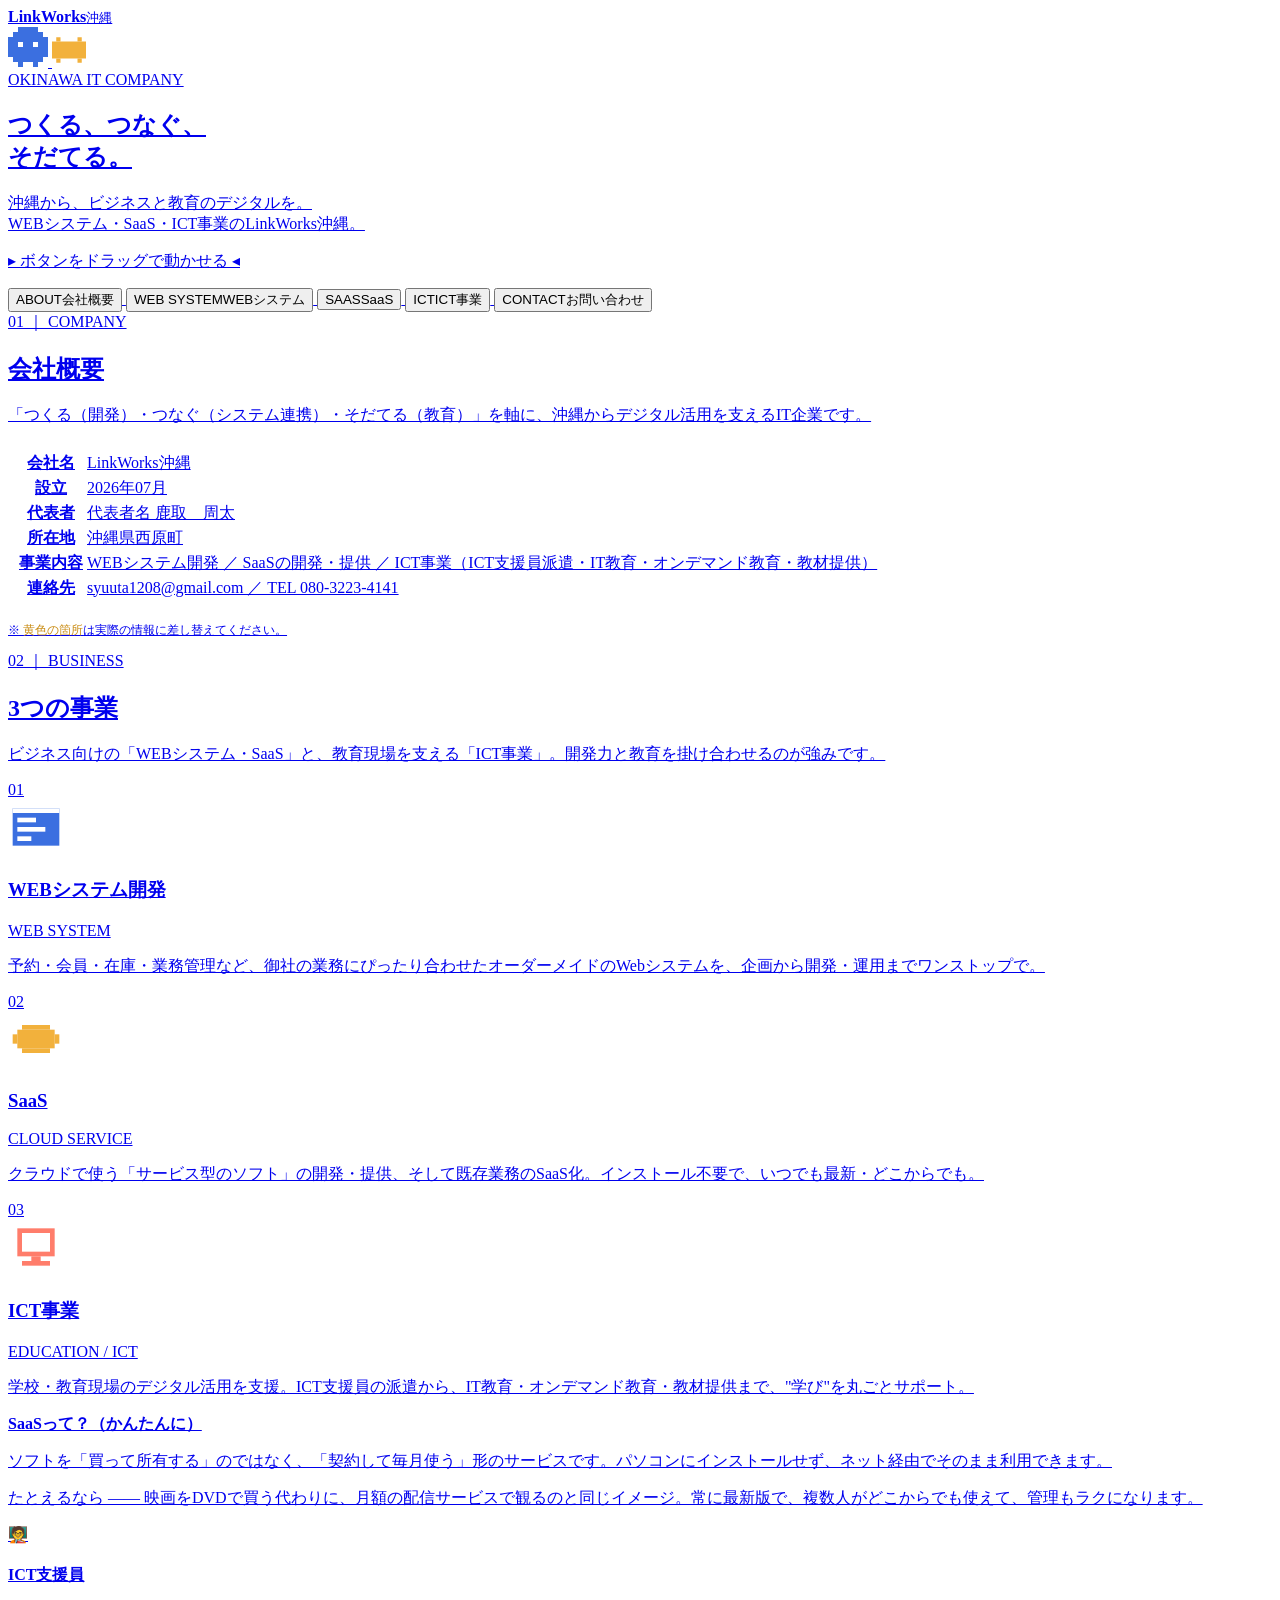
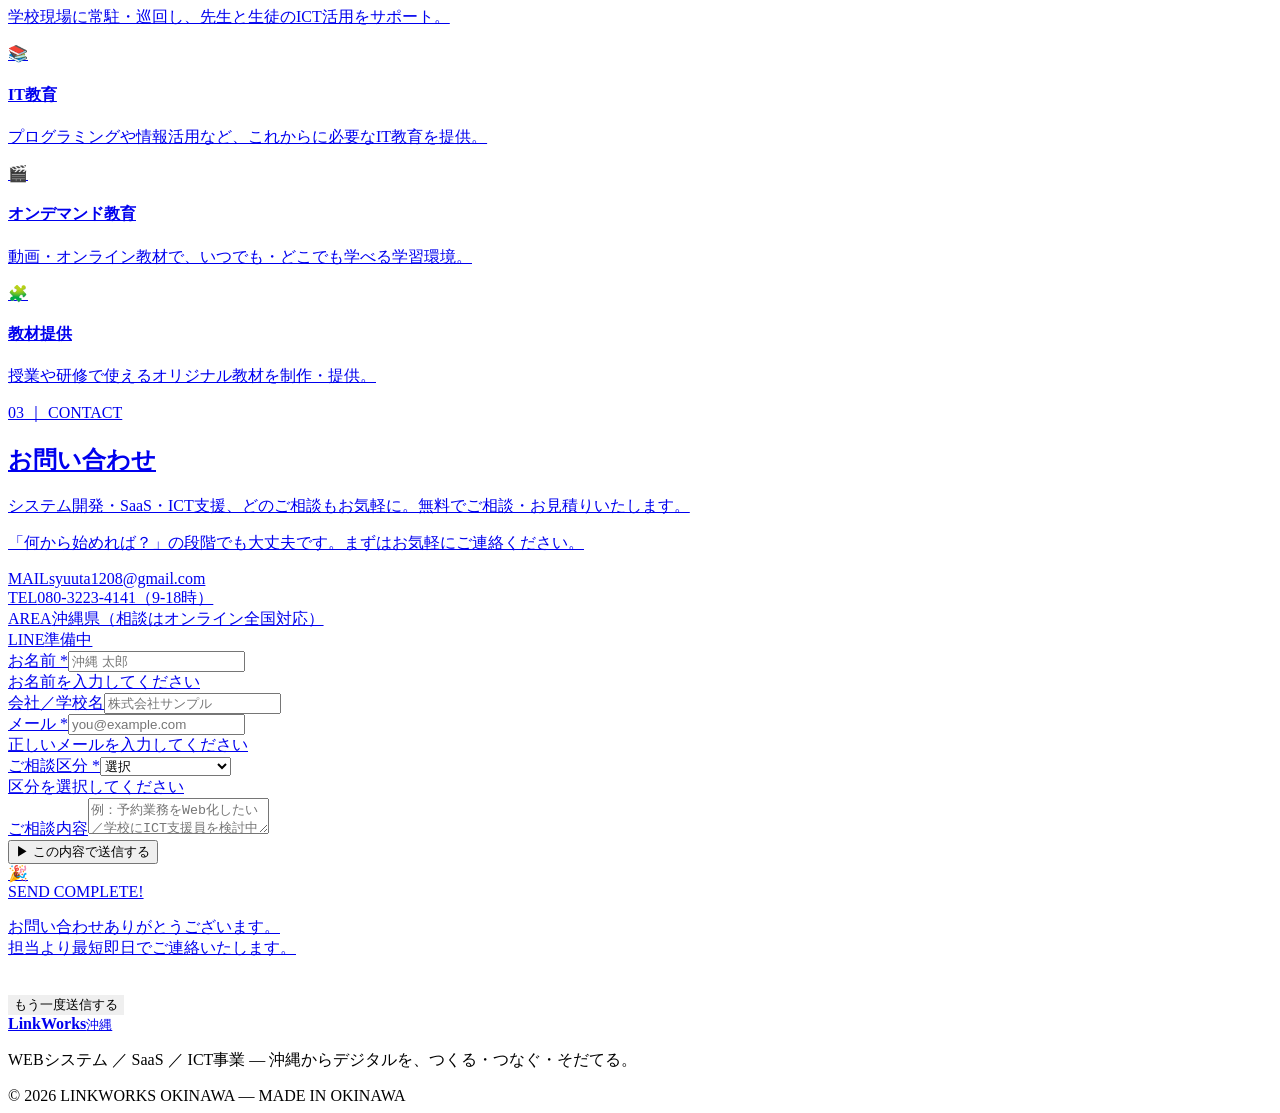
==== index.html @ 4774e2cd "Update floating CTA link in index.html Removed text from the floating call-to-action link." ====
<!DOCTYPE html>
<html lang="ja">
<head>
<meta charset="UTF-8">
<meta name="viewport" content="width=device-width, initial-scale=1.0">
<title>LinkWorks沖縄 ｜ WEBシステム・SaaS・ICT</title>
<meta name="description" content="沖縄のIT企業 LinkWorks沖縄。WEBシステム開発、SaaS、ICT事業（ICT支援員・教育・オンデマンド教育・教材提供）を主軸に、ビジネスと教育のデジタルを支えます。">
<link rel="preconnect" href="https://fonts.googleapis.com">
<link rel="preconnect" href="https://fonts.gstatic.com" crossorigin>
<link href="https://fonts.googleapis.com/css2?family=DotGothic16&family=Press+Start+2P&family=Zen+Kaku+Gothic+New:wght@400;500;700;900&display=swap" rel="stylesheet">
<link rel="stylesheet" href="style.css">
</head>
<body>

<header id="hdr">
  <div class="wrap bar">
    <a href="#top" class="logo"><span class="sq"></span><b>LinkWorks</b><small>沖縄</small></a>
  </div>
</header>

<a href="#contact" class="floating-cta pixel" id="floatCta"</a>

<!-- ===== STAGE ===== -->
<section class="stage" id="top">
  <div class="grid"></div>
  <div class="glow g1"></div><div class="glow g2"></div><div class="glow g3"></div>

  <svg class="sprite" style="top:16%;left:12%;width:40px;animation-delay:-1s" viewBox="0 0 8 8"><g fill="#3b6fe0"><rect x="2" y="0" width="4" height="1"/><rect x="1" y="1" width="6" height="1"/><rect x="0" y="2" width="8" height="4"/><rect x="1" y="6" width="6" height="1"/><rect x="2" y="7" width="1" height="1"/><rect x="5" y="7" width="1" height="1"/></g><g fill="#fff"><rect x="2" y="3" width="1" height="1"/><rect x="5" y="3" width="1" height="1"/></g></svg>
  <svg class="sprite" style="top:70%;left:80%;width:34px;animation-delay:-2s" viewBox="0 0 8 8"><g fill="#f2b13c"><rect x="0" y="2" width="8" height="4"/><rect x="1" y="1" width="1" height="1"/><rect x="6" y="1" width="1" height="1"/><rect x="1" y="6" width="1" height="1"/><rect x="6" y="6" width="1" height="1"/></g></svg>

  <div class="stage-inner">
    <span class="badge">OKINAWA IT COMPANY</span>
    <h1 class="htitle">つくる、<span class="g">つなぐ</span>、<br>そだてる。</h1>
    <p class="hsub">沖縄から、ビジネスと教育のデジタルを。<br>WEBシステム・SaaS・ICT事業のLinkWorks沖縄。</p>
    <p class="hint">▸ ボタンをドラッグで動かせる ◂</p>
  </div>

  <button class="gbtn c-blue pixel" data-go="about">ABOUT<span class="jp">会社概要</span></button>
  <button class="gbtn c-teal pixel" data-go="web">WEB SYSTEM<span class="jp">WEBシステム</span></button>
  <button class="gbtn c-amber pixel" data-go="saas">SAAS<span class="jp">SaaS</span></button>
  <button class="gbtn c-coral pixel" data-go="ict">ICT<span class="jp">ICT事業</span></button>
  <button class="gbtn c-violet pixel" data-go="contact">CONTACT<span class="jp">お問い合わせ</span></button>
</section>

<!-- ===== ABOUT ===== -->
<section class="blk" id="about">
  <div class="wrap">
    <div class="khead" data-rv>
      <div class="kkick">01 ｜ COMPANY</div>
      <h2>会社概要</h2>
      <p>「つくる（開発）・つなぐ（システム連携）・そだてる（教育）」を軸に、沖縄からデジタル活用を支えるIT企業です。</p>
    </div>
    <div class="panel" data-rv style="padding:8px 8px">
      <table class="profile">
        <tr><th>会社名</th><td>LinkWorks沖縄</td></tr>
        <tr><th>設立</th><td><span class="ph">2026年07月</span></td></tr>
        <tr><th>代表者</th><td><span class="ph">代表者名  鹿取　周太</span></td></tr>
        <tr><th>所在地</th><td><span class="ph">沖縄県西原町</span></td></tr>
        <tr><th>事業内容</th><td>WEBシステム開発 ／ SaaSの開発・提供 ／ ICT事業（ICT支援員派遣・IT教育・オンデマンド教育・教材提供）</td></tr>
        <tr><th>連絡先</th><td>syuuta1208@gmail.com ／ TEL 080-3223-4141</td></tr>
      </table>
    </div>
    <p style="color:var(--soft);font-size:.76rem;margin-top:12px">※ <span style="color:#c98b12">黄色の箇所</span>は実際の情報に差し替えてください。</p>
  </div>
</section>

<!-- ===== BUSINESS ===== -->
<section class="blk" id="business" style="background:var(--bg2)">
  <div class="wrap">
    <div class="khead" data-rv>
      <div class="kkick">02 ｜ BUSINESS</div>
      <h2>3つの事業</h2>
      <p>ビジネス向けの「WEBシステム・SaaS」と、教育現場を支える「ICT事業」。開発力と教育を掛け合わせるのが強みです。</p>
    </div>

    <div class="pillars">
      <div class="panel pill p1" id="web" data-rv>
        <span class="no">01</span>
        <div class="ic"><svg width="56" height="56" viewBox="0 0 12 12"><g fill="#3b6fe0"><rect x="1" y="2" width="10" height="8"/></g><g fill="#fff"><rect x="1" y="2" width="10" height="1"/><rect x="2" y="4" width="4" height="1"/><rect x="2" y="6" width="6" height="1"/><rect x="2" y="8" width="3" height="1"/></g></svg></div>
        <h3>WEBシステム開発</h3>
        <div class="en-l">WEB SYSTEM</div>
        <p>予約・会員・在庫・業務管理など、御社の業務にぴったり合わせたオーダーメイドのWebシステムを、企画から開発・運用までワンストップで。</p>
      </div>

      <div class="panel pill p2" data-rv style="transition-delay:.08s">
        <span class="no">02</span>
        <div class="ic"><svg width="56" height="56" viewBox="0 0 12 12"><g fill="#f2b13c"><rect x="2" y="4" width="8" height="4"/><rect x="3" y="3" width="6" height="1"/><rect x="3" y="8" width="6" height="1"/><rect x="1" y="5" width="1" height="2"/><rect x="10" y="5" width="1" height="2"/></g></svg></div>
        <h3>SaaS</h3>
        <div class="en-l">CLOUD SERVICE</div>
        <p>クラウドで使う「サービス型のソフト」の開発・提供、そして既存業務のSaaS化。インストール不要で、いつでも最新・どこからでも。</p>
      </div>

      <div class="panel pill p3" id="ict" data-rv style="transition-delay:.16s">
        <span class="no">03</span>
        <div class="ic"><svg width="56" height="56" viewBox="0 0 12 12"><g fill="#ff7d6b"><rect x="2" y="2" width="8" height="6"/></g><g fill="#fff"><rect x="3" y="3" width="6" height="4"/></g><g fill="#ff7d6b"><rect x="5" y="8" width="2" height="1"/><rect x="3" y="9" width="6" height="1"/></g></svg></div>
        <h3>ICT事業</h3>
        <div class="en-l">EDUCATION / ICT</div>
        <p>学校・教育現場のデジタル活用を支援。ICT支援員の派遣から、IT教育・オンデマンド教育・教材提供まで、"学び"を丸ごとサポート。</p>
      </div>
    </div>

    <div class="panel saas-note" data-rv id="saas">
      <b>SaaSって？（かんたんに）</b>
      <p>ソフトを「買って所有する」のではなく、「契約して毎月使う」形のサービスです。パソコンにインストールせず、ネット経由でそのまま利用できます。</p>
      <p class="eg">たとえるなら —— 映画をDVDで買う代わりに、月額の配信サービスで観るのと同じイメージ。常に最新版で、複数人がどこからでも使えて、管理もラクになります。</p>
    </div>

    <div class="ict-grid">
      <div class="panel ict" data-rv><span class="em">🧑‍🏫</span><h4>ICT支援員</h4><p>学校現場に常駐・巡回し、先生と生徒のICT活用をサポート。</p></div>
      <div class="panel ict" data-rv style="transition-delay:.06s"><span class="em">📚</span><h4>IT教育</h4><p>プログラミングや情報活用など、これからに必要なIT教育を提供。</p></div>
      <div class="panel ict" data-rv style="transition-delay:.12s"><span class="em">🎬</span><h4>オンデマンド教育</h4><p>動画・オンライン教材で、いつでも・どこでも学べる学習環境。</p></div>
      <div class="panel ict" data-rv style="transition-delay:.18s"><span class="em">🧩</span><h4>教材提供</h4><p>授業や研修で使えるオリジナル教材を制作・提供。</p></div>
    </div>
  </div>
</section>

<!-- ===== CONTACT ===== -->
<section class="blk contact" id="contact">
  <div class="wrap">
    <div class="khead" data-rv>
      <div class="kkick">03 ｜ CONTACT</div>
      <h2>お問い合わせ</h2>
      <p>システム開発・SaaS・ICT支援、どのご相談もお気軽に。無料でご相談・お見積りいたします。</p>
    </div>

    <div class="cbox">
      <div class="cinfo" data-rv>
        <p>「何から始めれば？」の段階でも大丈夫です。まずはお気軽にご連絡ください。</p>
        <div class="cline"><span class="k">MAIL</span><span>syuuta1208@gmail.com</span></div>
        <div class="cline"><span class="k">TEL</span><span>080-3223-4141（9-18時）</span></div>
        <div class="cline"><span class="k">AREA</span><span>沖縄県（相談はオンライン全国対応）</span></div>
        <div class="cline"><span class="k">LINE</span><span>準備中</span></div>
      </div>

      <div data-rv>
        <form class="panel g" id="cform" novalidate>
          <div class="grow2">
            <div class="fld"><label>お名前 *</label><input name="name" placeholder="沖縄 太郎"><div class="emsg">お名前を入力してください</div></div>
            <div class="fld"><label>会社／学校名</label><input name="org" placeholder="株式会社サンプル"></div>
          </div>
          <div class="grow2">
            <div class="fld"><label>メール *</label><input name="email" type="email" placeholder="you@example.com"><div class="emsg">正しいメールを入力してください</div></div>
            <div class="fld"><label>ご相談区分 *</label><select name="type"><option value="">選択</option><option>WEBシステム開発</option><option>SaaS</option><option>ICT事業・教育</option><option>その他</option></select><div class="emsg">区分を選択してください</div></div>
          </div>
          <div class="fld"><label>ご相談内容</label><textarea name="msg" placeholder="例：予約業務をWeb化したい／学校にICT支援員を検討中 など"></textarea></div>
          <button type="submit" class="submit">▶ この内容で送信する</button>
        </form>
        <div class="panel g done" id="done">
          <span class="em">🎉</span>
          <div class="big px">SEND COMPLETE!</div>
          <p>お問い合わせありがとうございます。<br>担当より最短即日でご連絡いたします。</p>
          <button class="top-cta pixel" style="margin-top:20px;border:none" onclick="resetForm()">もう一度送信する</button>
        </div>
      </div>
    </div>
  </div>
</section>

<footer>
  <div class="wrap">
    <a href="#top" class="logo"><span class="sq"></span><b>LinkWorks</b><small>沖縄</small></a>
    <p>WEBシステム ／ SaaS ／ ICT事業 — 沖縄からデジタルを、つくる・つなぐ・そだてる。</p>
    <div class="cr">© 2026 LINKWORKS OKINAWA — MADE IN OKINAWA</div>
  </div>
</footer>

<script src="script.js"></script>
</body>
</html>
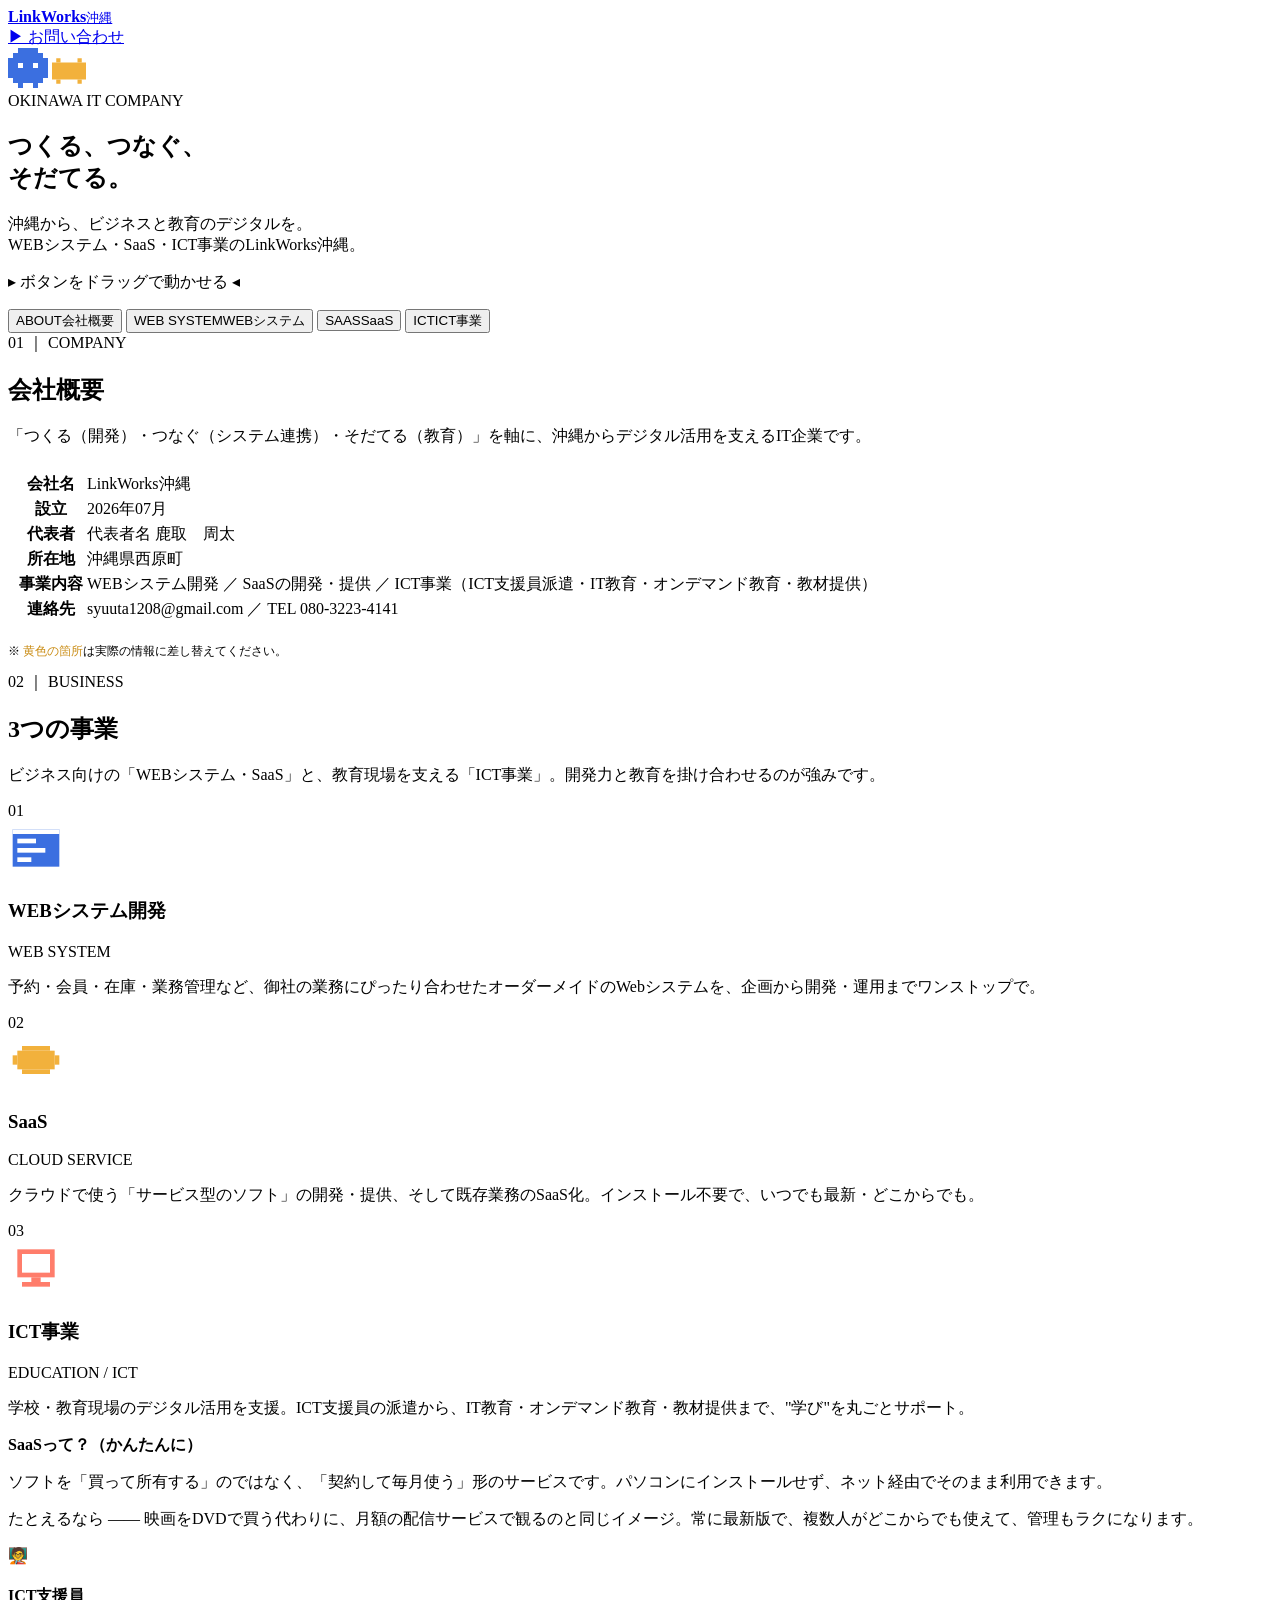
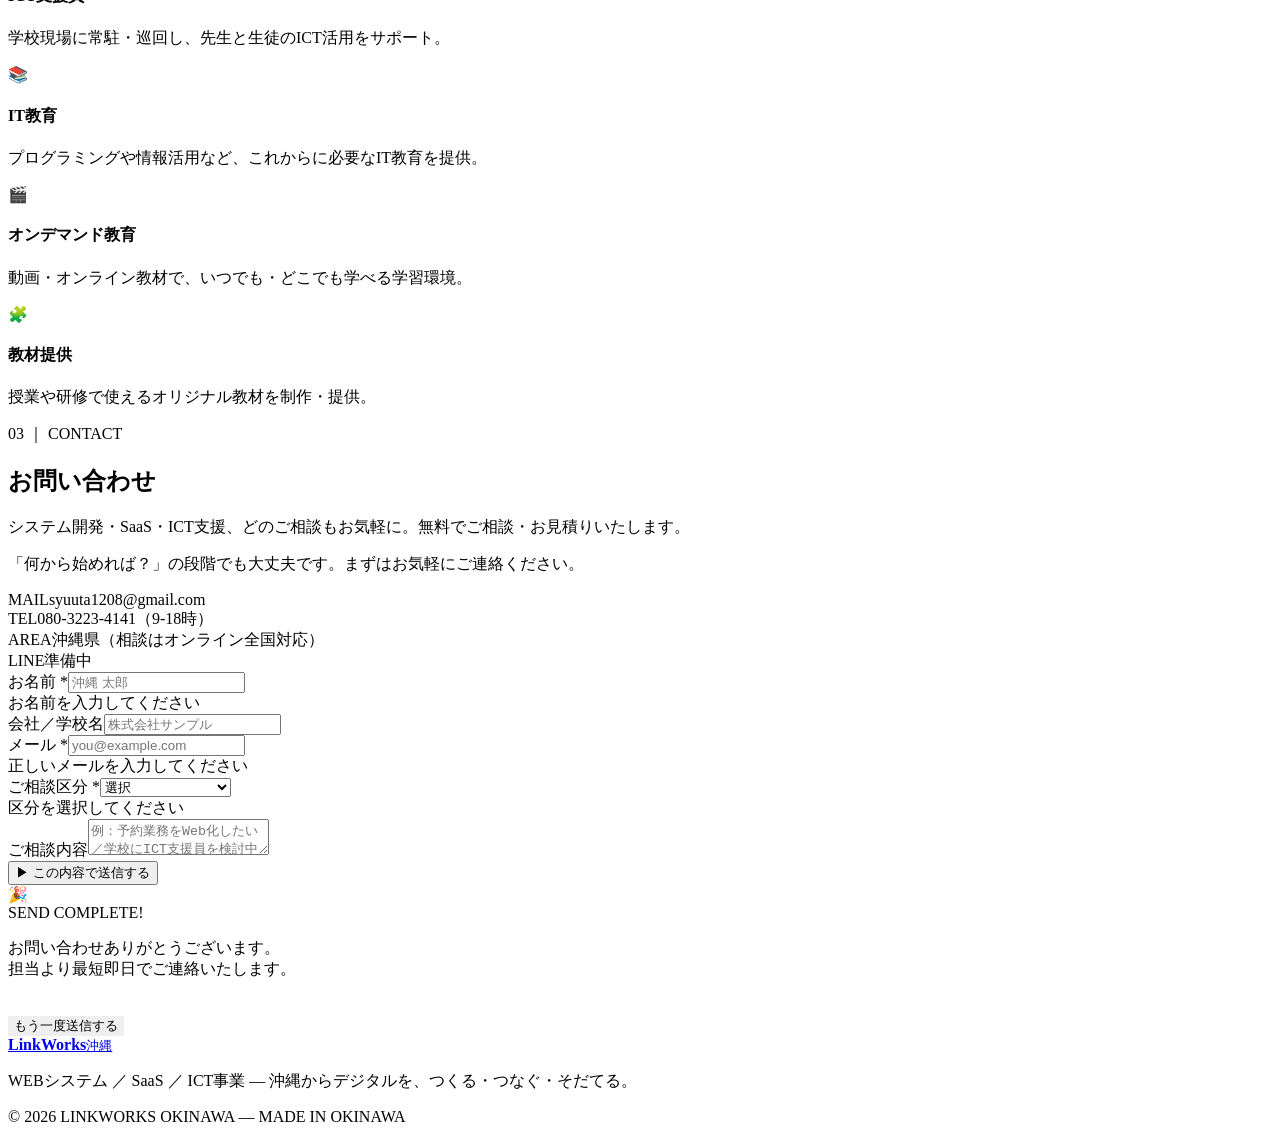
==== commit 28a05418: "Update index.html" ====
--- a/index.html
+++ b/index.html
@@ -18,7 +18,7 @@
   </div>
 </header>
 
-<a href="#contact" class="floating-cta pixel" id="floatCta"</a>
+<a href="#contact" class="floating-cta pixel" id="floatCta">▶ お問い合わせ</a>
 
 <!-- ===== STAGE ===== -->
 <section class="stage" id="top">
@@ -39,7 +39,6 @@
   <button class="gbtn c-teal pixel" data-go="web">WEB SYSTEM<span class="jp">WEBシステム</span></button>
   <button class="gbtn c-amber pixel" data-go="saas">SAAS<span class="jp">SaaS</span></button>
   <button class="gbtn c-coral pixel" data-go="ict">ICT<span class="jp">ICT事業</span></button>
-  <button class="gbtn c-violet pixel" data-go="contact">CONTACT<span class="jp">お問い合わせ</span></button>
 </section>
 
 <!-- ===== ABOUT ===== -->
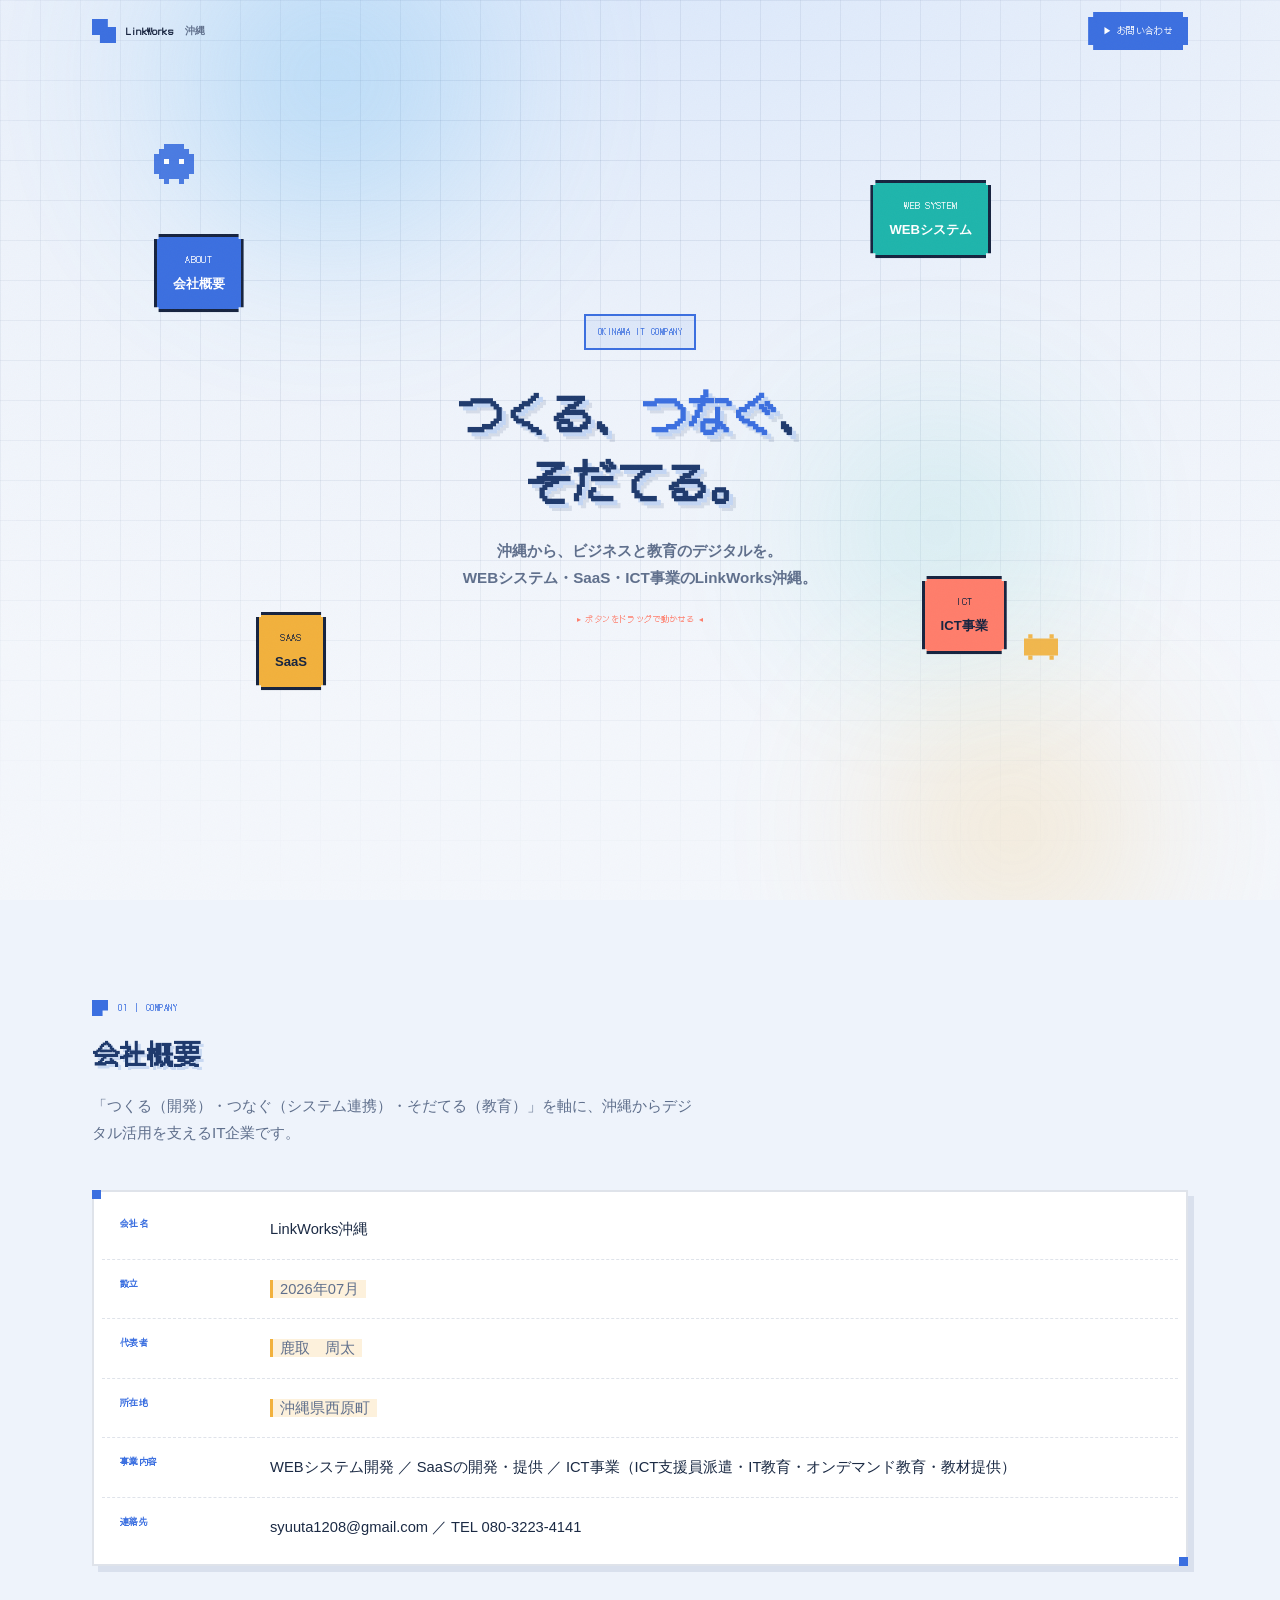
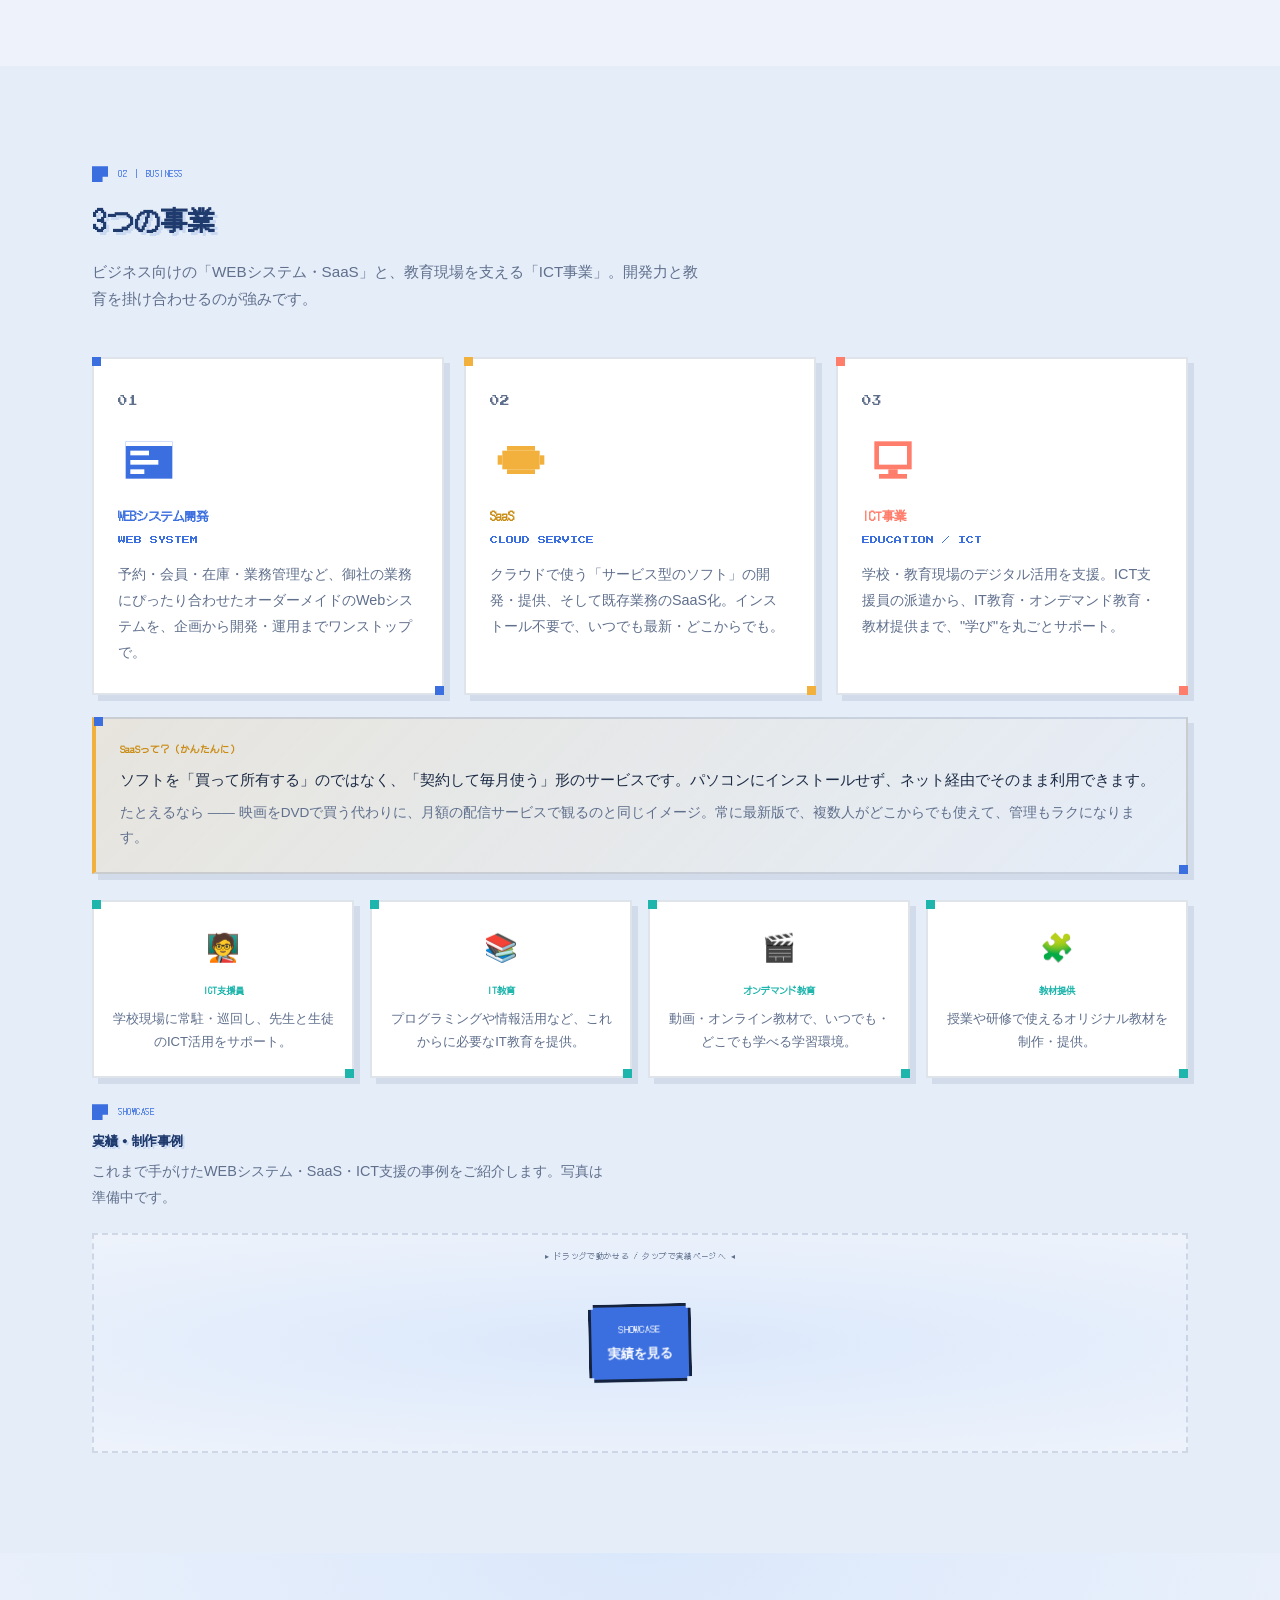
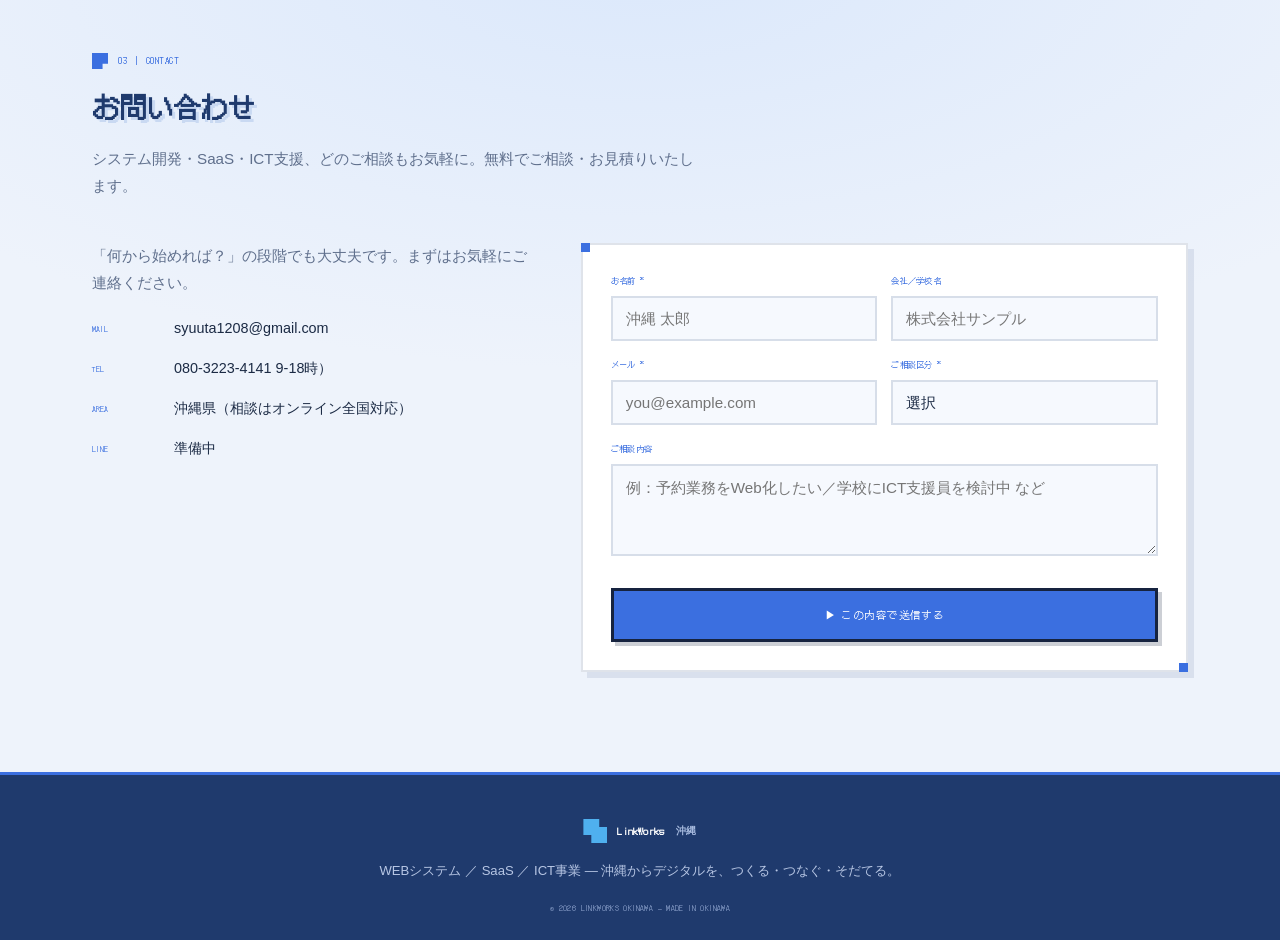
==== commit 99b6d32f: "Add files via upload" ====
--- a/index.html
+++ b/index.html
@@ -15,10 +15,9 @@
 <header id="hdr">
   <div class="wrap bar">
     <a href="#top" class="logo"><span class="sq"></span><b>LinkWorks</b><small>沖縄</small></a>
+    <a href="#contact" class="top-cta pixel">▶ お問い合わせ</a>
   </div>
 </header>
-
-<a href="#contact" class="floating-cta pixel" id="floatCta">▶ お問い合わせ</a>
 
 <!-- ===== STAGE ===== -->
 <section class="stage" id="top">
@@ -39,6 +38,7 @@
   <button class="gbtn c-teal pixel" data-go="web">WEB SYSTEM<span class="jp">WEBシステム</span></button>
   <button class="gbtn c-amber pixel" data-go="saas">SAAS<span class="jp">SaaS</span></button>
   <button class="gbtn c-coral pixel" data-go="ict">ICT<span class="jp">ICT事業</span></button>
+  <button class="gbtn c-violet pixel" data-go="contact">CONTACT<span class="jp">お問い合わせ</span></button>
 </section>
 
 <!-- ===== ABOUT ===== -->
@@ -53,14 +53,13 @@
       <table class="profile">
         <tr><th>会社名</th><td>LinkWorks沖縄</td></tr>
         <tr><th>設立</th><td><span class="ph">2026年07月</span></td></tr>
-        <tr><th>代表者</th><td><span class="ph">代表者名  鹿取　周太</span></td></tr>
-        <tr><th>所在地</th><td><span class="ph">沖縄県西原町</span></td></tr>
+        <tr><th>代表者</th><td><span class="ph">鹿取　周太</span></td></tr>
+        <tr><th>所在地</th><td> <span class="ph">沖縄県西原町</span></td></tr>
         <tr><th>事業内容</th><td>WEBシステム開発 ／ SaaSの開発・提供 ／ ICT事業（ICT支援員派遣・IT教育・オンデマンド教育・教材提供）</td></tr>
         <tr><th>連絡先</th><td>syuuta1208@gmail.com ／ TEL 080-3223-4141</td></tr>
       </table>
     </div>
-    <p style="color:var(--soft);font-size:.76rem;margin-top:12px">※ <span style="color:#c98b12">黄色の箇所</span>は実際の情報に差し替えてください。</p>
-  </div>
+    
 </section>
 
 <!-- ===== BUSINESS ===== -->
@@ -110,6 +109,21 @@
       <div class="panel ict" data-rv style="transition-delay:.12s"><span class="em">🎬</span><h4>オンデマンド教育</h4><p>動画・オンライン教材で、いつでも・どこでも学べる学習環境。</p></div>
       <div class="panel ict" data-rv style="transition-delay:.18s"><span class="em">🧩</span><h4>教材提供</h4><p>授業や研修で使えるオリジナル教材を制作・提供。</p></div>
     </div>
+
+    <!-- ===== 実績への導線（浮遊するピクセルボタン） ===== -->
+<div class="showcase-wrap" data-rv>
+  <div class="showcase-head">
+    <div class="kkick">SHOWCASE</div>
+    <h3>実績・制作事例</h3>
+    <p>これまで手がけたWEBシステム・SaaS・ICT支援の事例をご紹介します。写真は準備中です。</p>
+  </div>
+  <div class="showcase-stage" id="showcaseStage">
+    <span class="showcase-hint">▸ ドラッグで動かせる / タップで実績ページへ ◂</span>
+    <button class="gbtn2 c-blue pixel" data-go="portfolio.html">
+      SHOWCASE<span class="jp">実績を見る</span>
+    </button>
+  </div>
+</div>
   </div>
 </section>
 
@@ -126,7 +140,7 @@
       <div class="cinfo" data-rv>
         <p>「何から始めれば？」の段階でも大丈夫です。まずはお気軽にご連絡ください。</p>
         <div class="cline"><span class="k">MAIL</span><span>syuuta1208@gmail.com</span></div>
-        <div class="cline"><span class="k">TEL</span><span>080-3223-4141（9-18時）</span></div>
+        <div class="cline"><span class="k">TEL</span><span>080-3223-4141 9-18時）</span></div>
         <div class="cline"><span class="k">AREA</span><span>沖縄県（相談はオンライン全国対応）</span></div>
         <div class="cline"><span class="k">LINE</span><span>準備中</span></div>
       </div>
--- a/style.css
+++ b/style.css
@@ -0,0 +1,256 @@
+:root{
+  --bg:#eef3fb;--bg2:#e5edf8;--panel:#ffffff;
+  --ink:#16233f;--navy:#1f3a6d;
+  --blue:#3b6fe0;--sky:#4fb0ef;--teal:#1eb5ac;--amber:#f2b13c;--coral:#ff7d6b;--violet:#8f86e0;
+  --text:#1b2a44;--soft:#5f6f8c;--line:rgba(31,58,109,.14);
+  --sh:rgba(22,35,63,.22);
+  --px:"DotGothic16",monospace;--en:"Press Start 2P",monospace;--jp:"Zen Kaku Gothic New",sans-serif;
+  --cut:5px;
+}
+*{margin:0;padding:0;box-sizing:border-box;-webkit-tap-highlight-color:transparent}
+html{scroll-behavior:smooth}
+body{font-family:var(--jp);background:var(--bg);color:var(--text);line-height:1.8;overflow-x:hidden}
+body::after{content:"";position:fixed;inset:0;pointer-events:none;z-index:9997;opacity:.03;
+  background-image:url("data:image/svg+xml,%3Csvg xmlns='http://www.w3.org/2000/svg' width='140' height='140'%3E%3Cfilter id='n'%3E%3CfeTurbulence type='fractalNoise' baseFrequency='0.85' numOctaves='2'/%3E%3C/filter%3E%3Crect width='100%25' height='100%25' filter='url(%23n)'/%3E%3C/svg%3E")}
+.wrap{max-width:1140px;margin:0 auto;padding:0 22px}
+.en{font-family:var(--en)}.px{font-family:var(--px)}
+
+.pixel{
+  clip-path:polygon(0 var(--cut),var(--cut) var(--cut),var(--cut) 0,calc(100% - var(--cut)) 0,calc(100% - var(--cut)) var(--cut),100% var(--cut),100% calc(100% - var(--cut)),calc(100% - var(--cut)) calc(100% - var(--cut)),calc(100% - var(--cut)) 100%,var(--cut) 100%,var(--cut) calc(100% - var(--cut)),0 calc(100% - var(--cut)));
+}
+
+/* ===== TOP BAR ===== */
+header{position:fixed;top:0;left:0;right:0;z-index:200;padding:12px 0;transition:.3s}
+header.on{background:rgba(238,243,251,.9);backdrop-filter:blur(10px);box-shadow:0 2px 0 var(--line)}
+.bar{display:flex;align-items:center;justify-content:space-between}
+.logo{display:flex;align-items:center;gap:10px;font-family:var(--px);font-size:.62rem;color:var(--blue);letter-spacing:.02em;text-decoration:none}
+.logo .sq{width:24px;height:24px;background:var(--blue);clip-path:polygon(0 0,66% 0,66% 33%,100% 33%,100% 100%,33% 100%,33% 66%,0 66%);flex:none}
+.logo b{color:var(--ink);font-size:.62rem}
+.logo small{font-family:var(--jp);color:var(--soft);font-size:.6rem;font-weight:700;margin-left:2px}
+.top-cta{font-family:var(--px);font-size:.56rem;color:#fff;background:var(--blue);padding:11px 15px;cursor:pointer;text-decoration:none;
+  filter:drop-shadow(3px 3px 0 var(--sh));transition:.12s;letter-spacing:.04em;border:none}
+.top-cta:active{transform:translate(2px,2px);filter:drop-shadow(1px 1px 0 var(--sh))}
+
+/* ===== STAGE ===== */
+.stage{position:relative;min-height:100vh;overflow:hidden;
+  background:radial-gradient(120% 85% at 50% -5%,#dbe8fb 0%,#eef3fb 55%,#f4f7fc 100%)}
+.stage .grid{position:absolute;inset:0;opacity:.6;
+  background-image:linear-gradient(var(--line) 1px,transparent 1px),linear-gradient(90deg,var(--line) 1px,transparent 1px);
+  background-size:40px 40px;
+  -webkit-mask-image:radial-gradient(120% 90% at 50% 30%,#000 25%,transparent 82%);
+  mask-image:radial-gradient(120% 90% at 50% 30%,#000 25%,transparent 82%)}
+.glow{position:absolute;border-radius:50%;filter:blur(80px);opacity:.4;pointer-events:none}
+.glow.g1{width:460px;height:460px;background:radial-gradient(circle,var(--sky),transparent 70%);top:-150px;left:8%}
+.glow.g2{width:380px;height:380px;background:radial-gradient(circle,var(--amber),transparent 70%);bottom:-120px;right:6%;opacity:.28}
+.glow.g3{width:340px;height:340px;background:radial-gradient(circle,var(--teal),transparent 70%);top:40%;left:60%;opacity:.22}
+
+.stage-inner{position:relative;z-index:5;height:100vh;display:flex;flex-direction:column;justify-content:center;align-items:center;text-align:center;padding:80px 22px 40px;pointer-events:none}
+.badge{font-family:var(--px);font-size:.54rem;color:var(--blue);border:2px solid var(--blue);padding:8px 12px;letter-spacing:.06em;margin-bottom:26px;background:rgba(59,111,224,.08)}
+.htitle{font-family:var(--px);font-size:clamp(1.3rem,4.6vw,2.9rem);line-height:1.5;color:var(--navy);text-shadow:4px 4px 0 #c3d6f4,7px 7px 0 rgba(31,58,109,.12)}
+.htitle .g{color:var(--blue)}
+.hsub{font-family:var(--jp);font-weight:700;margin-top:22px;color:var(--soft);font-size:.95rem;max-width:34em}
+.hint{margin-top:20px;font-family:var(--px);font-size:.5rem;color:var(--coral);letter-spacing:.05em;animation:blink 1.4s steps(1) infinite}
+@keyframes blink{50%{opacity:.4}}
+
+/* draggable nav */
+.gbtn{position:absolute;z-index:20;font-family:var(--px);font-size:.6rem;color:#fff;
+  padding:15px 16px;cursor:grab;user-select:none;touch-action:none;letter-spacing:.03em;line-height:1.6;
+  border:3px solid var(--ink);white-space:nowrap;transition:filter .1s,transform .1s;
+  filter:drop-shadow(4px 4px 0 var(--sh));animation:wig 3s ease-in-out infinite}
+.gbtn .jp{display:block;font-family:var(--jp);font-weight:900;font-size:.82rem;margin-top:6px;letter-spacing:0}
+.gbtn:active{cursor:grabbing}
+.gbtn.grabbed{filter:drop-shadow(8px 8px 0 var(--sh));transform:scale(1.05);animation:none;z-index:60}
+@keyframes wig{0%,100%{transform:rotate(-1.2deg)}50%{transform:rotate(1.2deg)}}
+.gbtn.c-blue{background:var(--blue)}
+.gbtn.c-teal{background:var(--teal)}
+.gbtn.c-amber{background:var(--amber);color:var(--ink)}
+.gbtn.c-coral{background:var(--coral);color:var(--ink)}
+.gbtn.c-violet{background:var(--violet)}
+
+.sprite{position:absolute;z-index:8;image-rendering:pixelated;opacity:.9;animation:bob 4s ease-in-out infinite;pointer-events:none}
+@keyframes bob{0%,100%{transform:translateY(0)}50%{transform:translateY(-14px)}}
+
+/* ===== SECTIONS ===== */
+section.blk{padding:100px 0;position:relative}
+.khead{margin-bottom:44px}
+.kkick{font-family:var(--px);font-size:.56rem;color:var(--blue);letter-spacing:.06em;display:flex;align-items:center;gap:10px;margin-bottom:16px}
+.kkick::before{content:"";width:16px;height:16px;background:var(--blue);clip-path:polygon(0 0,100% 0,100% 66%,66% 66%,66% 100%,0 100%)}
+.khead h2{font-family:var(--px);font-size:clamp(1.1rem,3.2vw,1.7rem);color:var(--navy);line-height:1.6;text-shadow:3px 3px 0 #c9d9f2}
+.khead p{color:var(--soft);margin-top:16px;font-size:.95rem;max-width:40em}
+
+.panel{background:var(--panel);border:2px solid var(--line);position:relative;
+  box-shadow:6px 6px 0 rgba(31,58,109,.1)}
+.panel::before,.panel::after{content:"";position:absolute;width:9px;height:9px;background:var(--blue)}
+.panel::before{top:-2px;left:-2px}.panel::after{bottom:-2px;right:-2px}
+
+.profile{border-collapse:collapse;width:100%;font-size:.92rem}
+.profile th,.profile td{border-bottom:1px dashed var(--line);padding:16px 18px;text-align:left;vertical-align:top}
+.profile th{width:150px;color:var(--blue);font-family:var(--px);font-size:.56rem;letter-spacing:.03em;white-space:nowrap}
+.profile td{color:var(--text)}
+.profile tr:last-child th,.profile tr:last-child td{border-bottom:none}
+.ph{color:var(--soft);font-style:normal;background:rgba(242,177,60,.18);padding:1px 7px;border-left:3px solid var(--amber)}
+
+.pillars{display:grid;grid-template-columns:repeat(3,1fr);gap:20px}
+.pill{padding:28px 24px;transition:.25s}
+.pill:hover{transform:translate(-2px,-2px);box-shadow:9px 9px 0 rgba(31,58,109,.14)}
+.pill .no{font-family:var(--en);font-size:.6rem;color:var(--soft)}
+.pill .ic{width:62px;height:62px;margin:14px 0 16px;display:grid;place-items:center;image-rendering:pixelated}
+.pill h3{font-family:var(--px);font-size:.78rem;line-height:1.6;margin-bottom:6px}
+.pill .en-l{font-family:var(--en);font-size:.5rem;color:var(--blue);margin-bottom:14px}
+.pill p{color:var(--soft);font-size:.9rem}
+.pill.p1 h3{color:var(--blue)}.pill.p1::before,.pill.p1::after{background:var(--blue)}
+.pill.p2 h3{color:#c98b12}.pill.p2::before,.pill.p2::after{background:var(--amber)}
+.pill.p3 h3{color:var(--coral)}.pill.p3::before,.pill.p3::after{background:var(--coral)}
+
+.saas-note{margin-top:22px;padding:22px 24px;background:linear-gradient(135deg,rgba(242,177,60,.14),transparent);border-left:4px solid var(--amber)}
+.saas-note b{color:#c98b12;font-family:var(--px);font-size:.6rem;display:block;margin-bottom:8px}
+.saas-note p{color:var(--text);font-size:.92rem}
+.saas-note .eg{color:var(--soft);font-size:.85rem;margin-top:8px}
+
+.ict-grid{display:grid;grid-template-columns:repeat(4,1fr);gap:16px;margin-top:26px}
+.ict{padding:22px 18px;text-align:center;transition:.25s}
+.ict:hover{transform:translateY(-4px);box-shadow:6px 6px 0 rgba(31,58,109,.12)}
+.ict .em{font-size:1.7rem;display:block;margin-bottom:10px}
+.ict h4{font-family:var(--px);font-size:.58rem;color:var(--teal);line-height:1.7;margin-bottom:8px}
+.ict p{font-size:.82rem;color:var(--soft)}
+.ict::before,.ict::after{background:var(--teal)}
+
+/* ===== 実績CTAパネル（事業セクション内） ===== */
+.portfolio-cta{
+  display:flex;align-items:center;justify-content:space-between;gap:24px;
+  margin-top:26px;padding:26px 30px;text-decoration:none;color:inherit;
+  transition:.25s;cursor:pointer;
+}
+.portfolio-cta:hover{transform:translate(-2px,-2px);box-shadow:9px 9px 0 rgba(31,58,109,.16)}
+.portfolio-cta .pc-kick{font-family:var(--px);font-size:.5rem;color:var(--blue);letter-spacing:.08em;margin-bottom:8px}
+.portfolio-cta h3{font-family:var(--px);font-size:.82rem;color:var(--navy);margin-bottom:8px;line-height:1.6}
+.portfolio-cta p{color:var(--soft);font-size:.88rem;max-width:34em}
+.portfolio-cta .pc-arrow{font-family:var(--en);font-size:1.5rem;color:var(--blue);flex:none;transition:.25s}
+.portfolio-cta:hover .pc-arrow{transform:translateX(6px)}
+@media(max-width:640px){
+  .portfolio-cta{flex-direction:column;align-items:flex-start;gap:14px}
+}
+
+/* ===== 浮遊するSHOWCASEボタン ===== */
+.showcase-stage{
+  position:relative;min-height:220px;margin-top:22px;
+  background:radial-gradient(120% 90% at 50% 50%,#dbe8fb,#eef3fb 70%);
+  border:2px dashed var(--line);overflow:hidden;
+}
+.showcase-hint{
+  position:absolute;top:14px;left:50%;transform:translateX(-50%);
+  font-family:var(--px);font-size:.48rem;color:var(--soft);letter-spacing:.05em;
+  pointer-events:none;white-space:nowrap;
+}
+.gbtn2{
+  position:absolute;z-index:5;font-family:var(--px);font-size:.6rem;color:#fff;
+  padding:15px 16px;cursor:grab;user-select:none;touch-action:none;letter-spacing:.03em;line-height:1.6;
+  border:3px solid var(--ink);white-space:nowrap;transition:filter .1s;
+  filter:drop-shadow(4px 4px 0 var(--sh));animation:wig 3s ease-in-out infinite;
+  background:var(--blue);left:50%;top:50%;transform:translate(-50%,-50%) rotate(-1.2deg);
+}
+.gbtn2 .jp{display:block;font-family:var(--jp);font-weight:900;font-size:.82rem;margin-top:6px;letter-spacing:0}
+.gbtn2:active{cursor:grabbing}
+.gbtn2.grabbed{filter:drop-shadow(8px 8px 0 var(--sh));animation:none;z-index:60}
+
+/* ===== 実績ページ（portfolio.html） ===== */
+.pf-hero{padding:130px 0 50px;text-align:center}
+.pf-hero .kkick{justify-content:center}
+.pf-hero h1{font-family:var(--px);font-size:clamp(1.2rem,3.6vw,2rem);color:var(--navy);line-height:1.7;text-shadow:3px 3px 0 #c9d9f2}
+.pf-hero p{color:var(--soft);margin-top:16px;max-width:36em;margin-left:auto;margin-right:auto;font-size:.95rem}
+
+.pf-back{display:inline-flex;align-items:center;gap:8px;font-family:var(--px);font-size:.54rem;color:var(--blue);text-decoration:none;margin-bottom:30px}
+.pf-back:hover{text-decoration:underline}
+
+.pf-grid{display:grid;grid-template-columns:repeat(3,1fr);gap:22px}
+.pf-card{cursor:pointer;overflow:hidden;transition:.25s}
+.pf-card:hover{transform:translate(-2px,-2px);box-shadow:9px 9px 0 rgba(31,58,109,.16)}
+.pf-thumb{
+  aspect-ratio:4/3;display:flex;flex-direction:column;align-items:center;justify-content:center;gap:10px;
+  background:repeating-linear-gradient(135deg,#eef3fb,#eef3fb 10px,#e2eaf7 10px,#e2eaf7 20px);
+  border-bottom:2px dashed var(--line);color:var(--soft);
+}
+.pf-thumb svg{width:34px;height:34px;stroke:var(--blue);fill:none;stroke-width:1.6;opacity:.6}
+.pf-thumb span{font-family:var(--px);font-size:.5rem;letter-spacing:.04em}
+.pf-body{padding:18px 20px}
+.pf-cat{display:inline-block;font-family:var(--px);font-size:.46rem;color:var(--blue);border:1.5px solid var(--blue);padding:4px 8px;letter-spacing:.03em;margin-bottom:10px}
+.pf-body h4{font-size:.98rem;font-weight:700;color:var(--text);margin-bottom:6px}
+.pf-body p{font-size:.82rem;color:var(--soft)}
+
+/* ライトボックス */
+.pf-overlay{position:fixed;inset:0;background:rgba(22,35,63,.7);backdrop-filter:blur(4px);z-index:300;display:none;place-items:center;padding:26px}
+.pf-overlay.show{display:grid}
+.pf-overlay .pf-modal{background:#fff;max-width:560px;width:100%;padding:0;position:relative;box-shadow:10px 10px 0 rgba(0,0,0,.3)}
+.pf-overlay .pf-modal-thumb{aspect-ratio:4/3;display:flex;flex-direction:column;align-items:center;justify-content:center;gap:12px;
+  background:repeating-linear-gradient(135deg,#eef3fb,#eef3fb 10px,#e2eaf7 10px,#e2eaf7 20px);color:var(--soft)}
+.pf-overlay .pf-modal-thumb svg{width:48px;height:48px;stroke:var(--blue);fill:none;stroke-width:1.4;opacity:.6}
+.pf-overlay .pf-modal-thumb span{font-family:var(--px);font-size:.56rem}
+.pf-overlay .pf-modal-body{padding:20px 24px}
+.pf-overlay .pf-modal-body h4{font-size:1.05rem;margin-bottom:8px}
+.pf-overlay .pf-modal-body p{color:var(--soft);font-size:.88rem}
+.pf-overlay .pf-close{position:absolute;top:10px;right:10px;width:34px;height:34px;background:var(--ink);color:#fff;border:none;cursor:pointer;font-family:var(--px);font-size:.6rem}
+
+@media(max-width:900px){
+  .pf-grid{grid-template-columns:1fr 1fr}
+}
+
+.contact{background:radial-gradient(120% 85% at 50% 0%,#dbe8fb,#eef3fb 60%)}
+.cbox{display:grid;grid-template-columns:.85fr 1.15fr;gap:40px;align-items:start}
+.cinfo p{color:var(--soft);margin-bottom:20px;font-size:.92rem}
+.cline{display:flex;gap:12px;align-items:center;margin-bottom:14px;font-size:.9rem}
+.cline .k{font-family:var(--px);font-size:.5rem;color:var(--blue);width:70px;flex:none}
+form.g{padding:28px}
+.fld{margin-bottom:16px}
+.fld label{display:block;font-family:var(--px);font-size:.52rem;color:var(--blue);margin-bottom:8px;letter-spacing:.03em}
+.fld input,.fld select,.fld textarea{width:100%;font-family:var(--jp);font-size:.95rem;color:var(--text);
+  background:#f6f9fe;border:2px solid var(--line);padding:12px 13px;transition:.2s}
+.fld textarea{min-height:92px;resize:vertical}
+.fld input:focus,.fld select:focus,.fld textarea:focus{outline:none;border-color:var(--blue);background:#fff;box-shadow:0 0 0 3px rgba(59,111,224,.14)}
+.fld select{appearance:none;cursor:pointer}
+.fld.err input,.fld.err select{border-color:var(--coral)}
+.emsg{display:none;color:#e5533f;font-size:.72rem;margin-top:5px}
+.fld.err .emsg{display:block}
+.grow2{display:grid;grid-template-columns:1fr 1fr;gap:14px}
+.submit{width:100%;font-family:var(--px);font-size:.66rem;color:#fff;background:var(--blue);border:3px solid var(--ink);
+  padding:16px;cursor:pointer;letter-spacing:.04em;filter:drop-shadow(4px 4px 0 var(--sh));transition:.12s;margin-top:6px}
+.submit:active{transform:translate(2px,2px);filter:drop-shadow(2px 2px 0 var(--sh))}
+.done{display:none;text-align:center;padding:36px 20px}
+.done.show{display:block}
+.done .big{font-family:var(--px);font-size:1rem;color:var(--blue);text-shadow:3px 3px 0 #c9d9f2;margin-bottom:14px}
+.done p{color:var(--soft);font-size:.9rem}
+.done .em{font-size:2.4rem;display:block;margin-bottom:14px}
+
+footer{background:var(--navy);border-top:3px solid var(--blue);padding:44px 0 26px;text-align:center;color:#c9d6ee}
+footer .logo{justify-content:center;margin-bottom:16px}
+footer .logo b,footer .logo{color:#fff}
+footer .logo .sq{background:var(--sky)}
+footer .logo small{color:#a9bce0}
+footer p{color:#b7c6e4;font-size:.82rem}
+footer .cr{font-family:var(--px);font-size:.48rem;color:#8ea3cd;margin-top:18px;letter-spacing:.05em}
+
+[data-rv]{opacity:0;transform:translateY(24px);transition:.8s cubic-bezier(.16,.8,.3,1)}
+[data-rv].in{opacity:1;transform:none}
+
+@media(max-width:900px){
+  .pillars{grid-template-columns:1fr}
+  .ict-grid{grid-template-columns:1fr 1fr}
+  .cbox{grid-template-columns:1fr;gap:28px}
+}
+@media(max-width:560px){
+  .grow2{grid-template-columns:1fr}
+  .gbtn{font-size:.52rem;padding:12px 12px}
+  .gbtn .jp{font-size:.74rem}
+  .profile th{width:110px;font-size:.5rem}
+  section.blk{padding:72px 0}
+  .pf-grid{grid-template-columns:1fr}
+  .pf-hero{padding:100px 0 40px}
+  .showcase-stage{min-height:180px}
+  .gbtn2{font-size:.52rem;padding:12px 12px}
+  .gbtn2 .jp{font-size:.74rem}
+}
+/* ===== SHOWCASE 見出し + ステージのラッパ ===== */
+.showcase-wrap{margin-top:26px}
+.showcase-head{margin-bottom:14px}
+.showcase-head .kkick{margin-bottom:10px}
+.showcase-head h3{font-family:var(--px);font-size:.82rem;color:var(--navy);margin-bottom:8px;line-height:1.6;text-shadow:2px 2px 0 #c9d9f2}
+.showcase-head p{color:var(--soft);font-size:.9rem;max-width:36em}
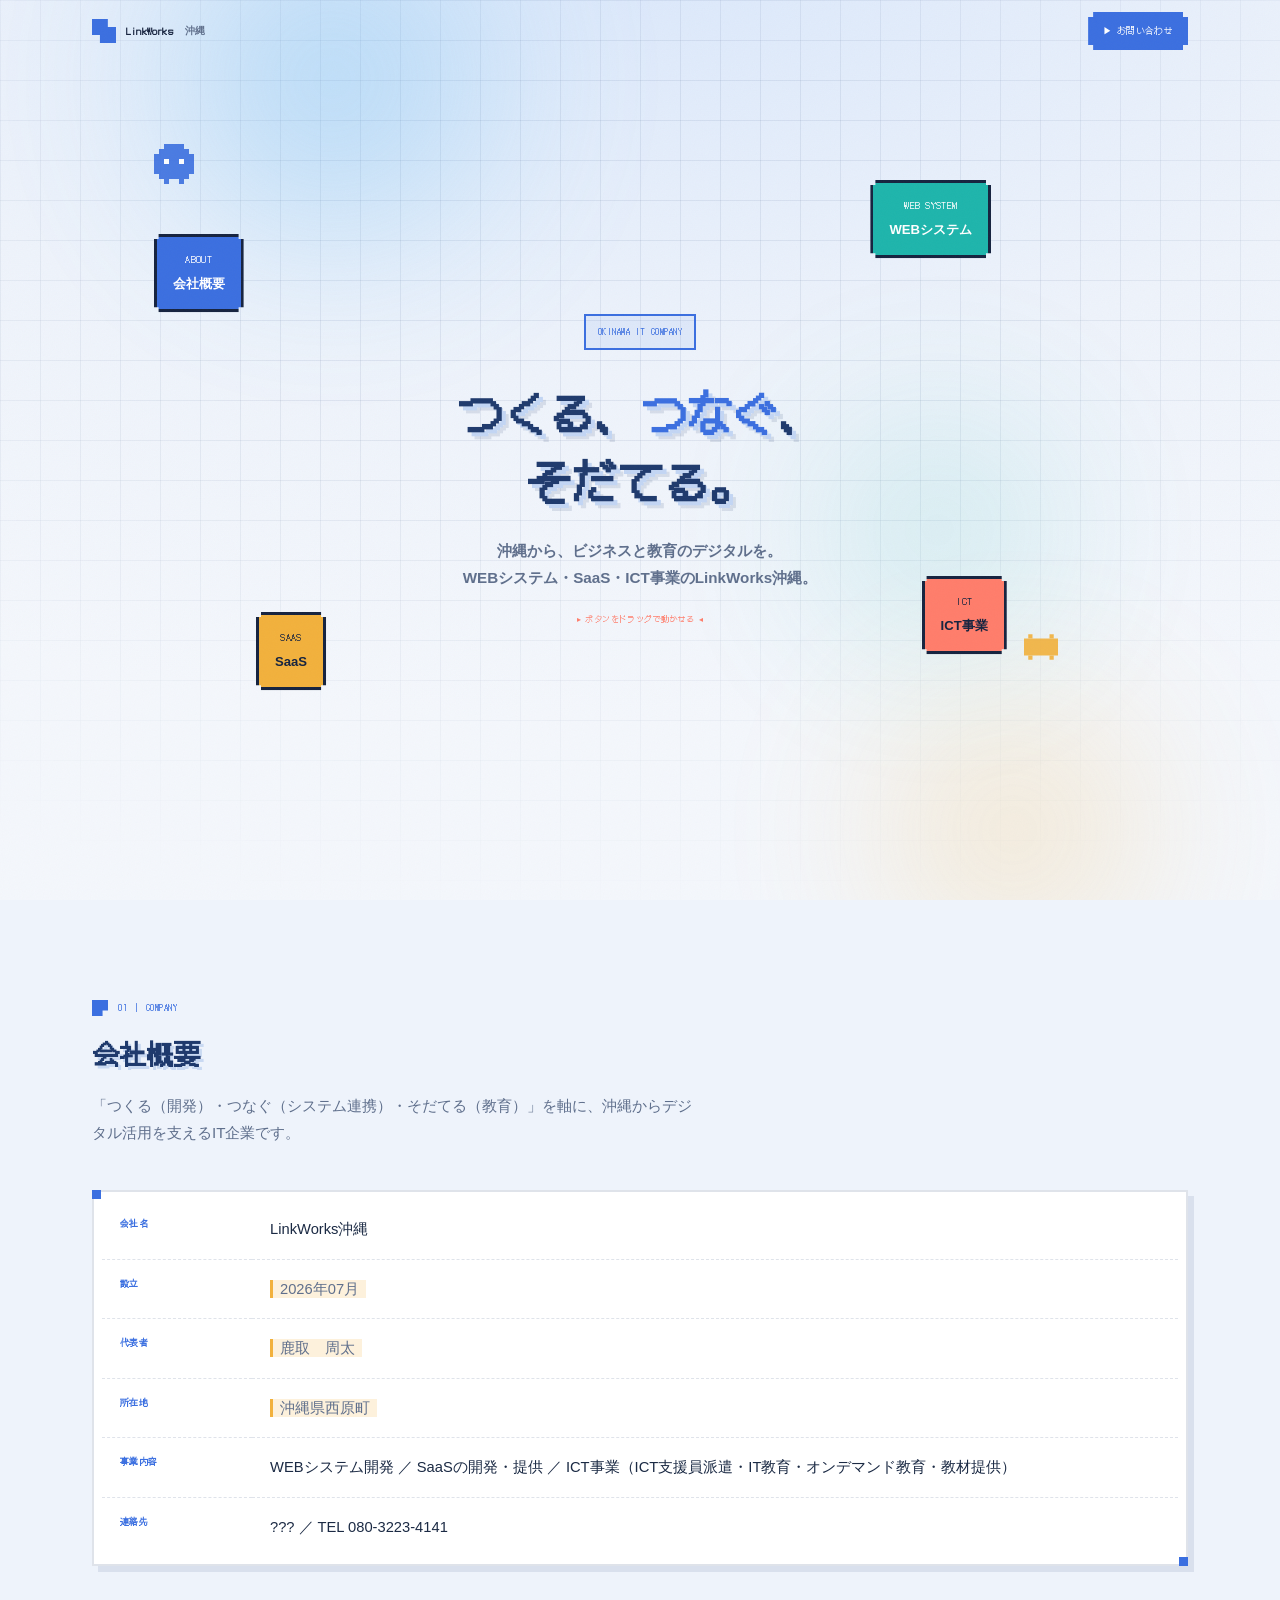
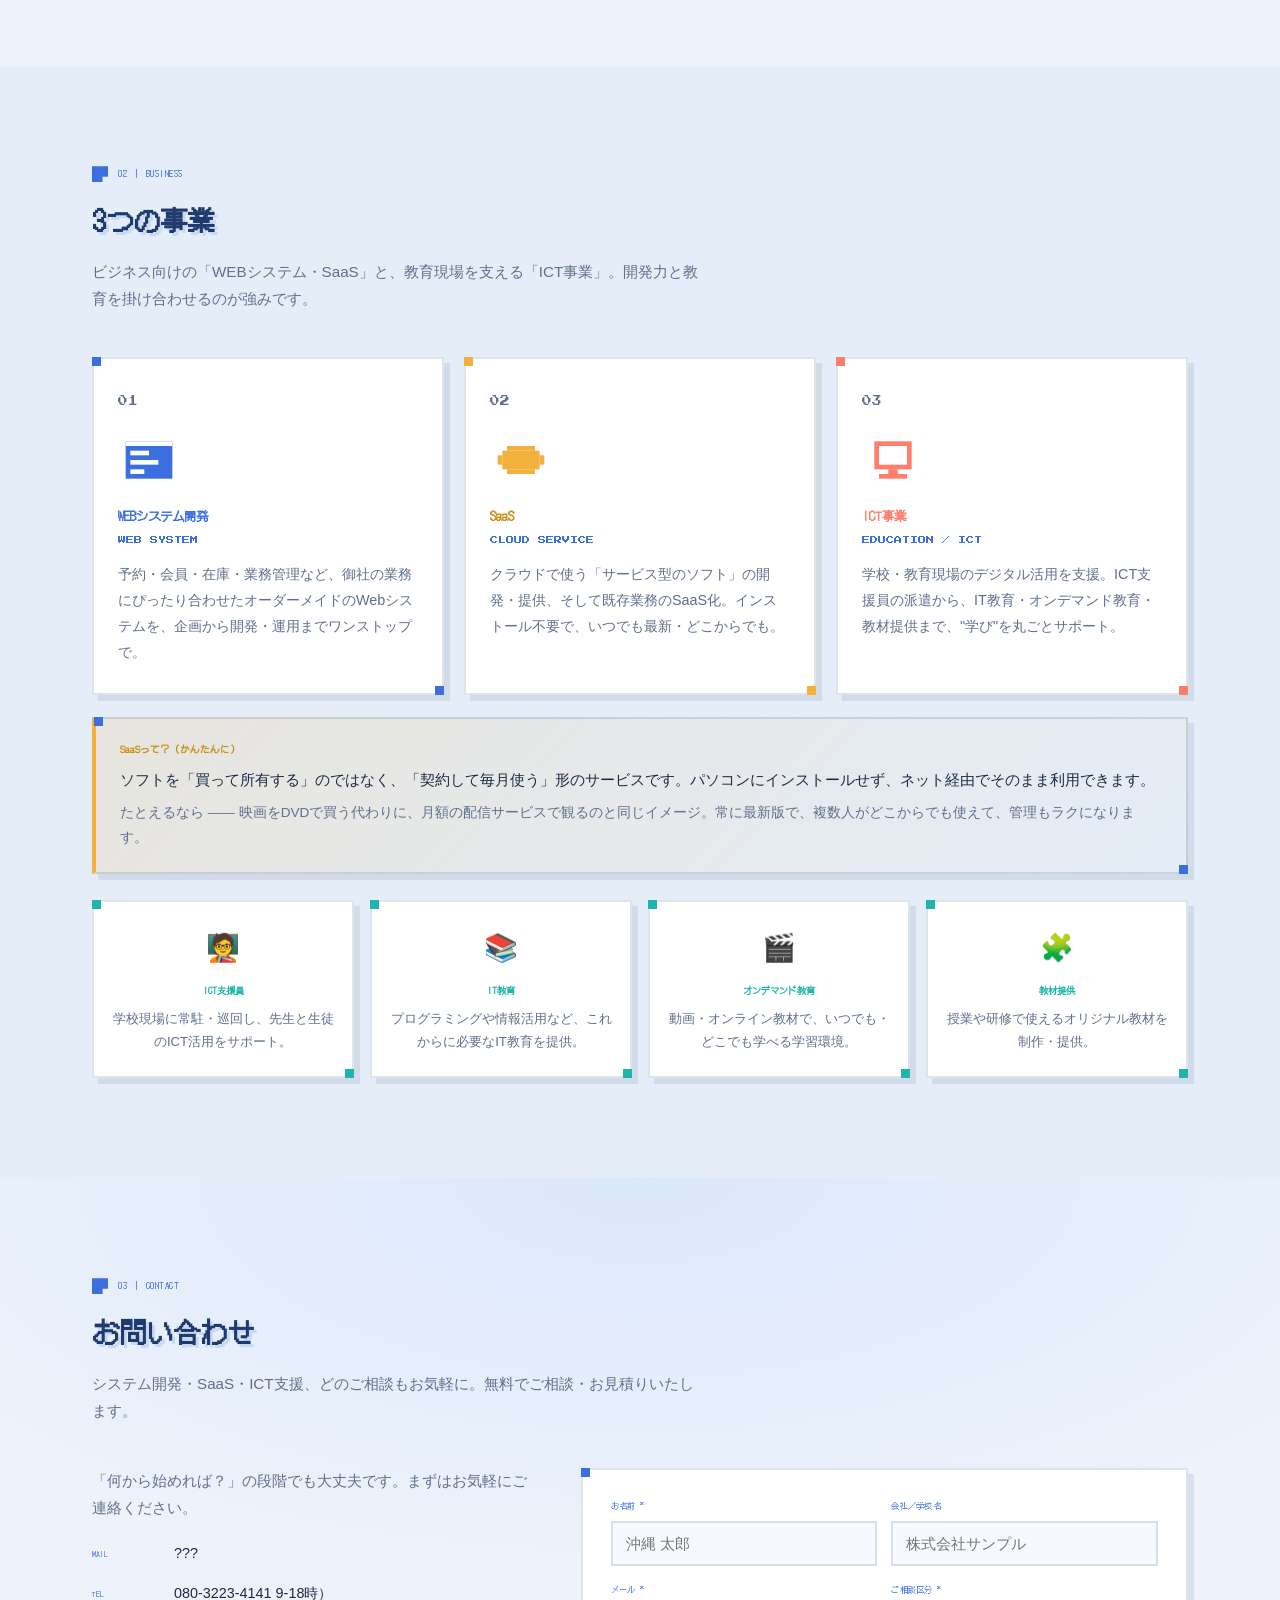
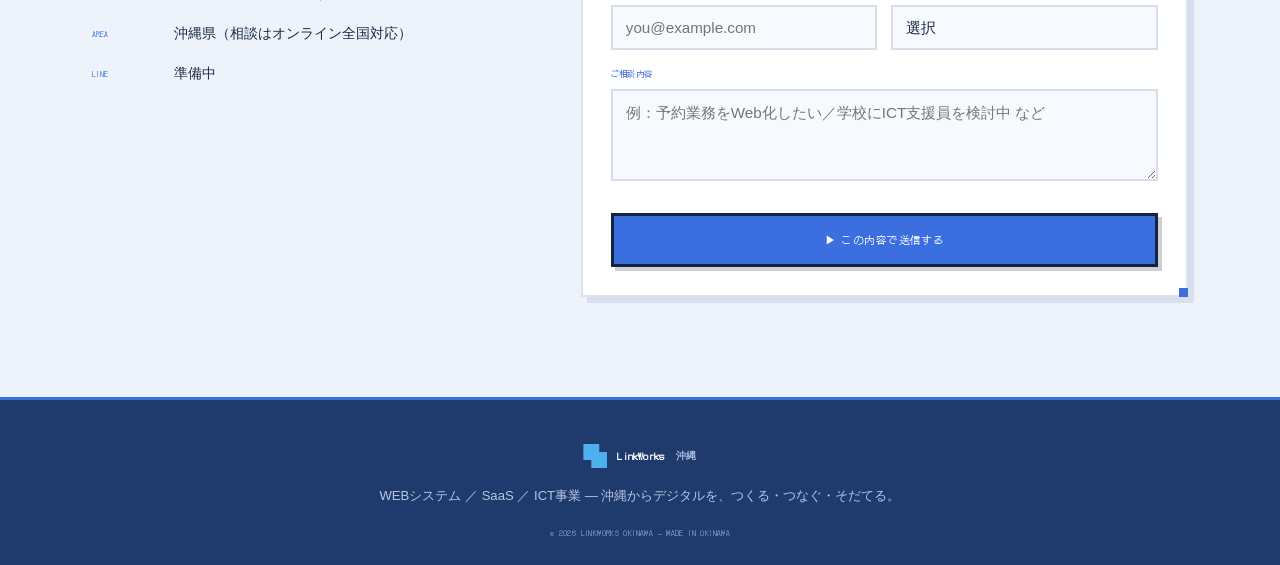
==== commit 8bae8f4f: "Remove email address from contact details Updated contact information to remove email address." ====
--- a/index.html
+++ b/index.html
@@ -39,6 +39,7 @@
   <button class="gbtn c-amber pixel" data-go="saas">SAAS<span class="jp">SaaS</span></button>
   <button class="gbtn c-coral pixel" data-go="ict">ICT<span class="jp">ICT事業</span></button>
   <button class="gbtn c-violet pixel" data-go="contact">CONTACT<span class="jp">お問い合わせ</span></button>
+  <button class="gbtn c-teal pixel" data-go="portfolio.html">SHOWCASE<span class="jp">実績を見る</span></button>
 </section>
 
 <!-- ===== ABOUT ===== -->
@@ -56,7 +57,7 @@
         <tr><th>代表者</th><td><span class="ph">鹿取　周太</span></td></tr>
         <tr><th>所在地</th><td> <span class="ph">沖縄県西原町</span></td></tr>
         <tr><th>事業内容</th><td>WEBシステム開発 ／ SaaSの開発・提供 ／ ICT事業（ICT支援員派遣・IT教育・オンデマンド教育・教材提供）</td></tr>
-        <tr><th>連絡先</th><td>syuuta1208@gmail.com ／ TEL 080-3223-4141</td></tr>
+        <tr><th>連絡先</th><td>??? ／ TEL 080-3223-4141</td></tr>
       </table>
     </div>
     
@@ -111,19 +112,7 @@
     </div>
 
     <!-- ===== 実績への導線（浮遊するピクセルボタン） ===== -->
-<div class="showcase-wrap" data-rv>
-  <div class="showcase-head">
-    <div class="kkick">SHOWCASE</div>
-    <h3>実績・制作事例</h3>
-    <p>これまで手がけたWEBシステム・SaaS・ICT支援の事例をご紹介します。写真は準備中です。</p>
-  </div>
-  <div class="showcase-stage" id="showcaseStage">
-    <span class="showcase-hint">▸ ドラッグで動かせる / タップで実績ページへ ◂</span>
-    <button class="gbtn2 c-blue pixel" data-go="portfolio.html">
-      SHOWCASE<span class="jp">実績を見る</span>
-    </button>
-  </div>
-</div>
+
   </div>
 </section>
 
@@ -139,7 +128,7 @@
     <div class="cbox">
       <div class="cinfo" data-rv>
         <p>「何から始めれば？」の段階でも大丈夫です。まずはお気軽にご連絡ください。</p>
-        <div class="cline"><span class="k">MAIL</span><span>syuuta1208@gmail.com</span></div>
+        <div class="cline"><span class="k">MAIL</span><span>???</span></div>
         <div class="cline"><span class="k">TEL</span><span>080-3223-4141 9-18時）</span></div>
         <div class="cline"><span class="k">AREA</span><span>沖縄県（相談はオンライン全国対応）</span></div>
         <div class="cline"><span class="k">LINE</span><span>準備中</span></div>
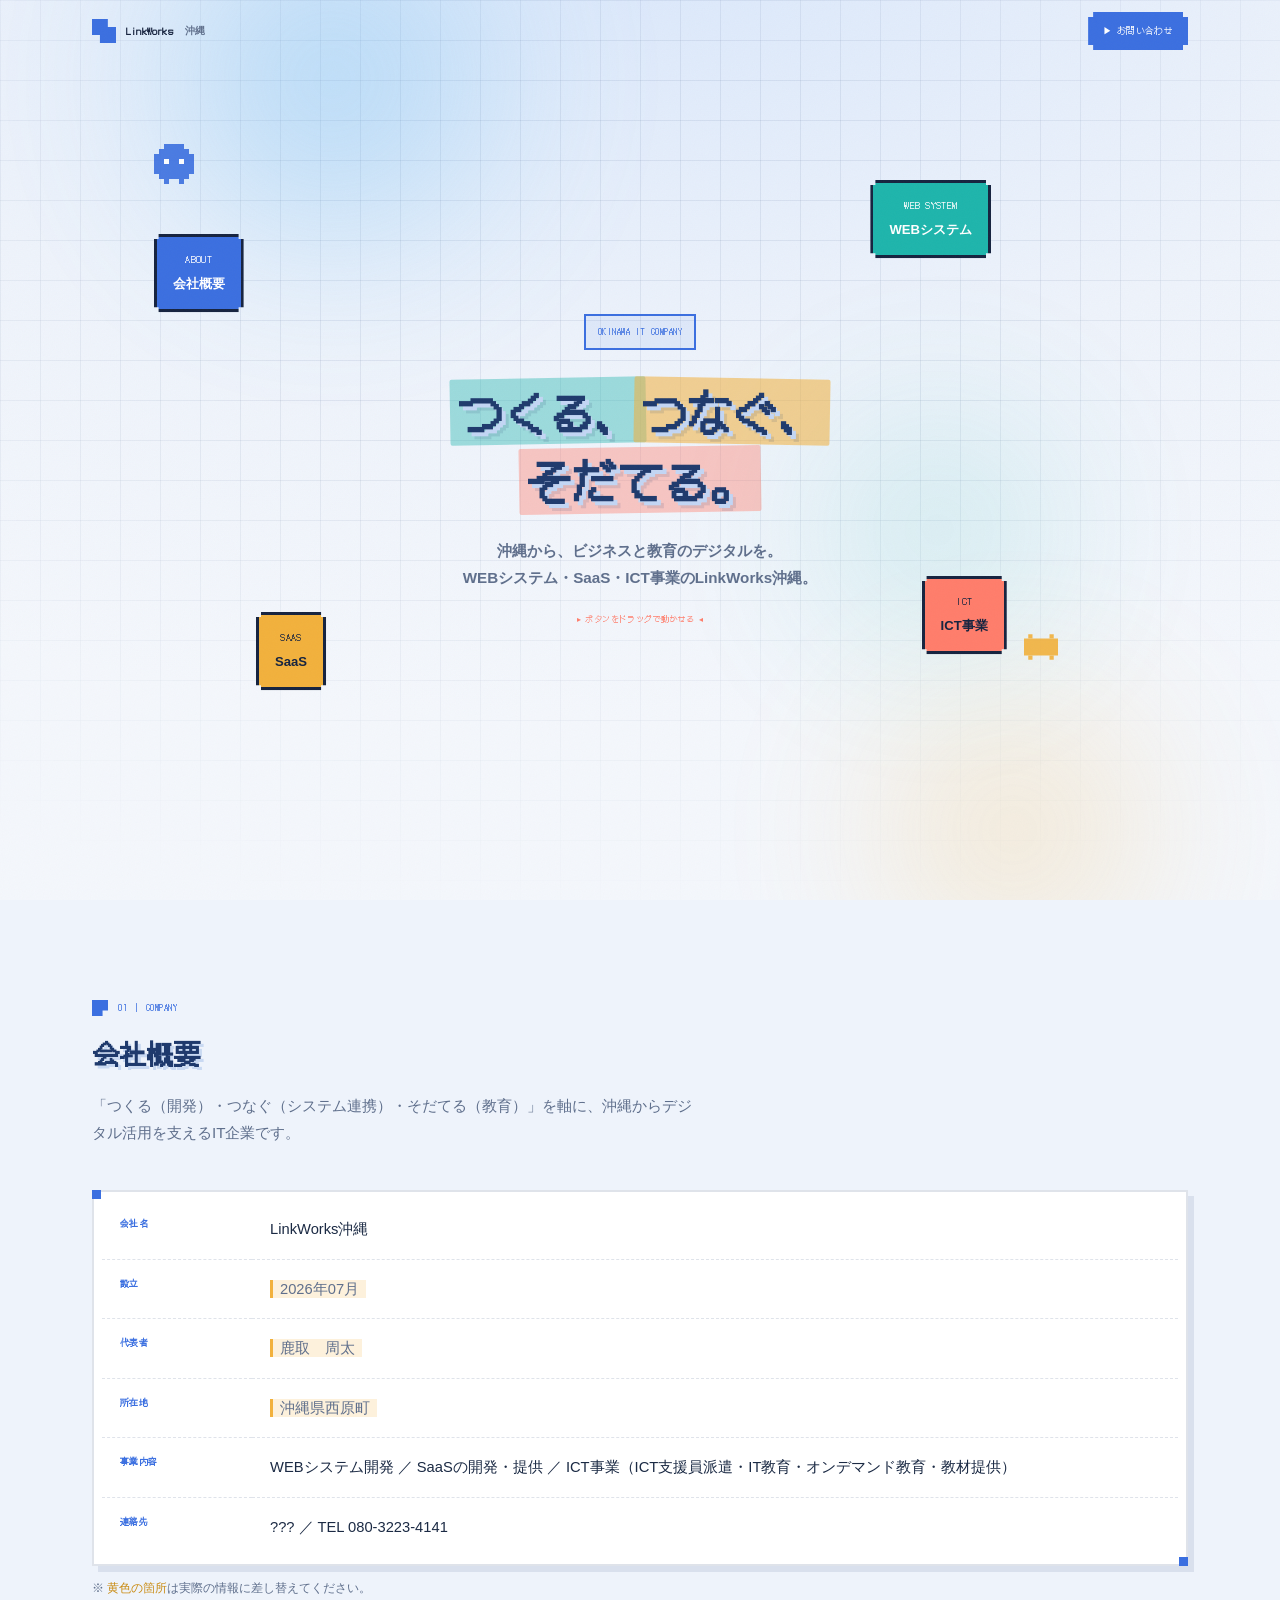
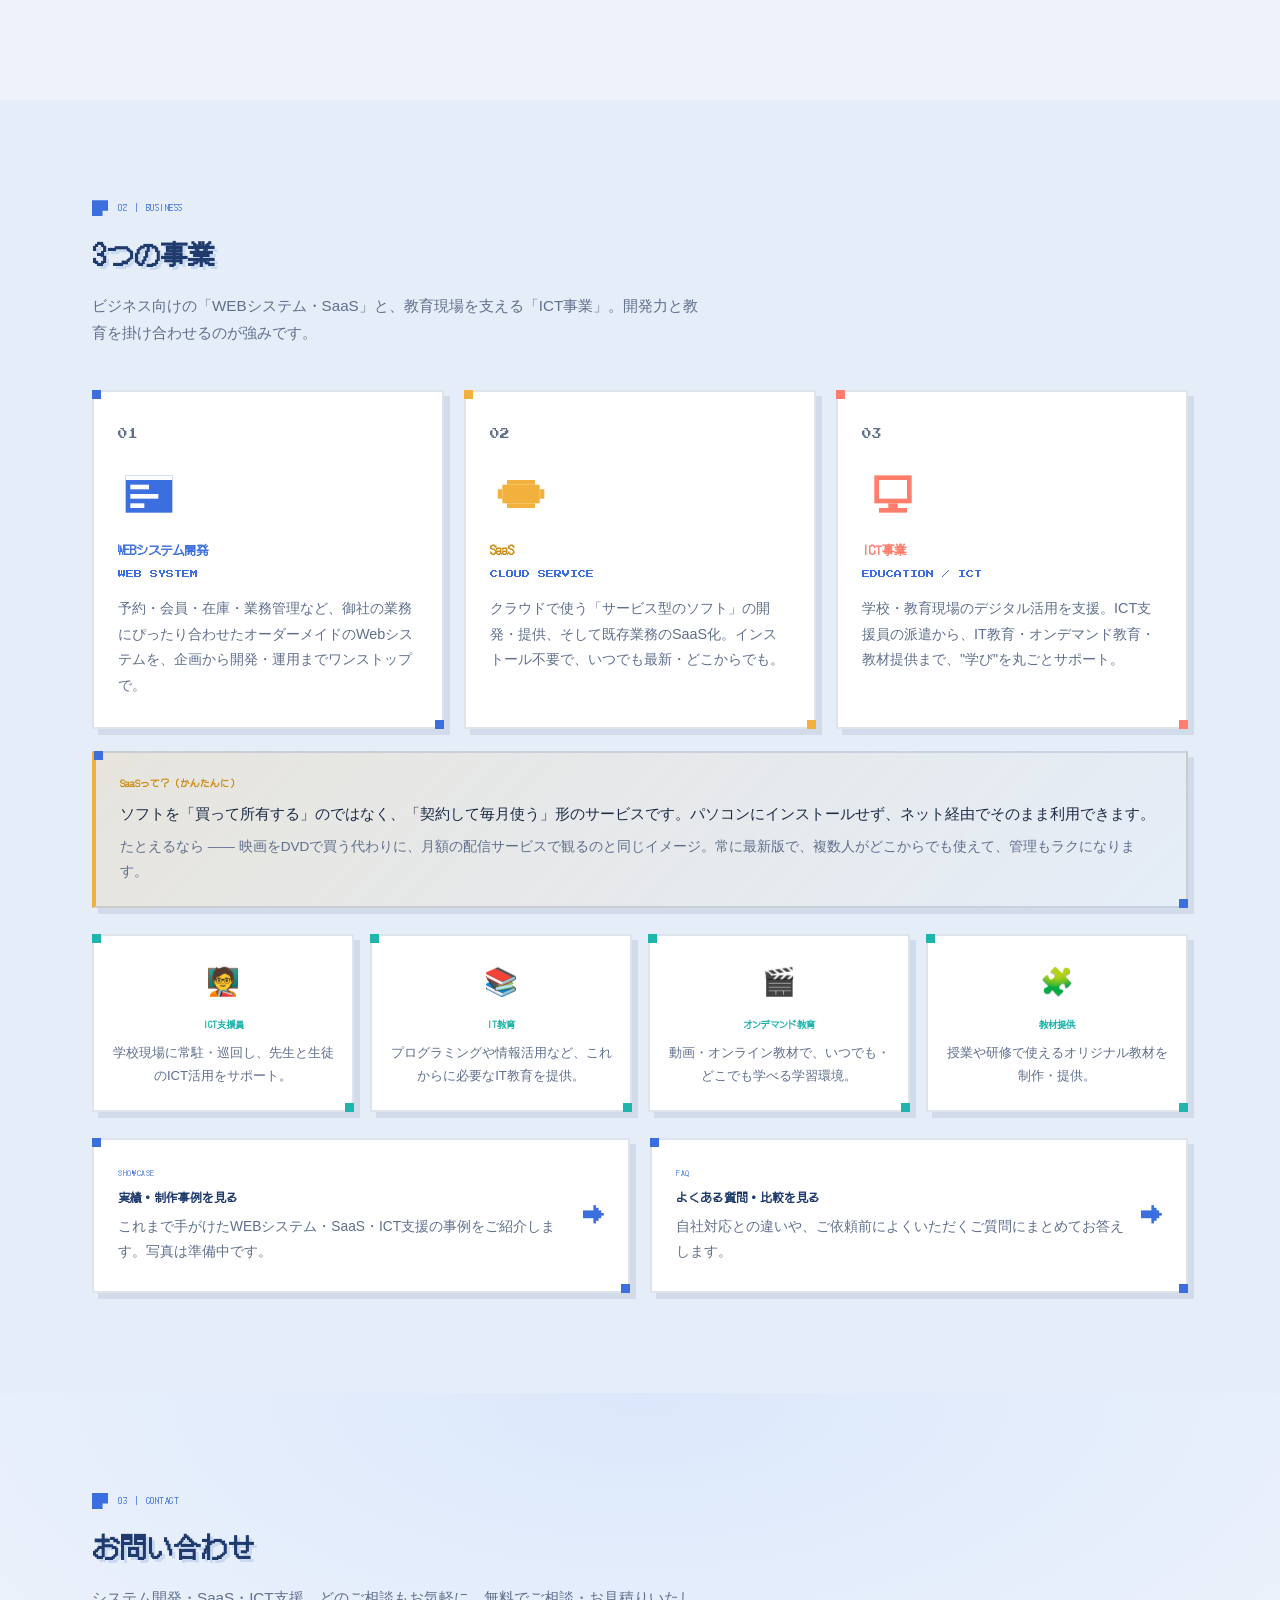
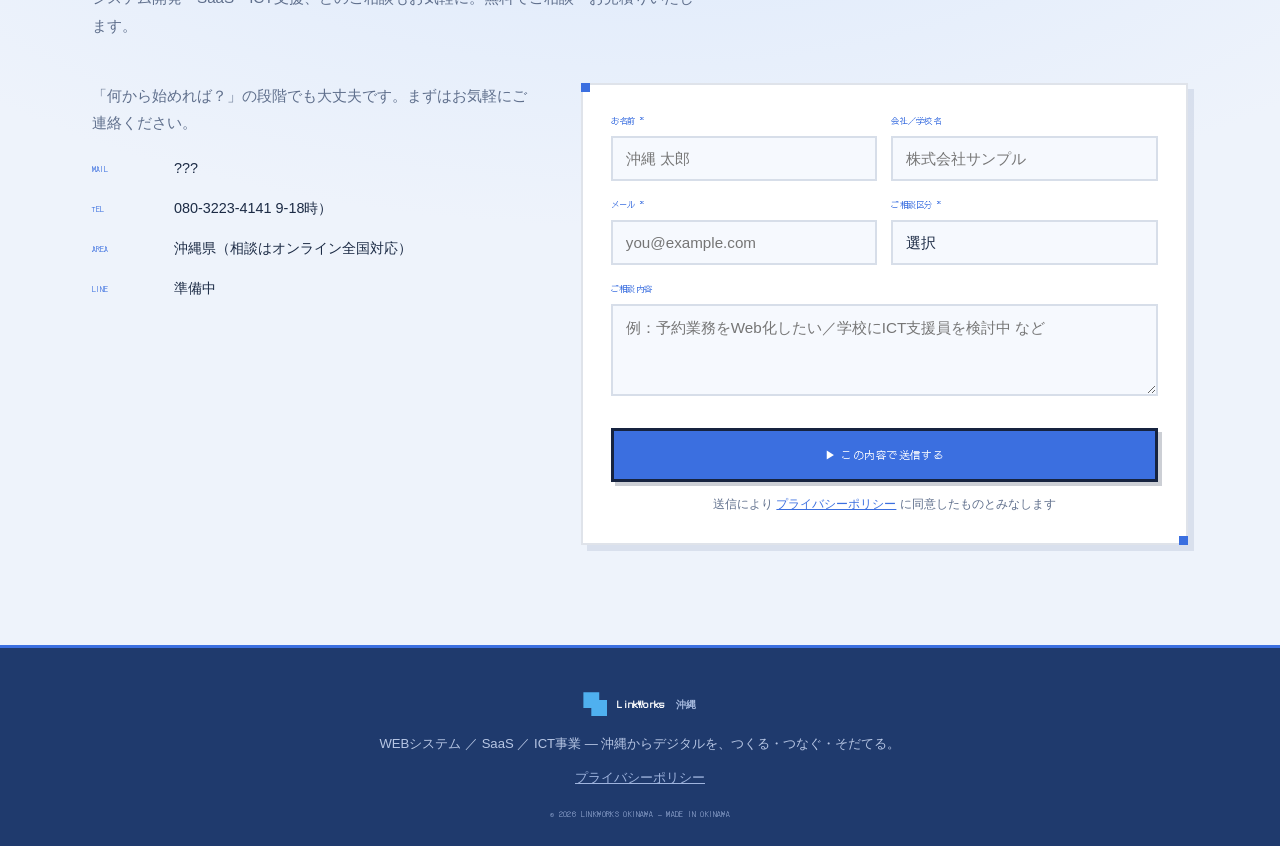
==== commit 625ddb4c: "Add files via upload" ====
--- a/index.html
+++ b/index.html
@@ -29,7 +29,7 @@
 
   <div class="stage-inner">
     <span class="badge">OKINAWA IT COMPANY</span>
-    <h1 class="htitle">つくる、<span class="g">つなぐ</span>、<br>そだてる。</h1>
+    <h1 class="htitle"><span class="hlmark m-teal">つくる、</span><span class="hlmark m-amber">つなぐ、</span><br><span class="hlmark m-coral">そだてる。</span></h1>
     <p class="hsub">沖縄から、ビジネスと教育のデジタルを。<br>WEBシステム・SaaS・ICT事業のLinkWorks沖縄。</p>
     <p class="hint">▸ ボタンをドラッグで動かせる ◂</p>
   </div>
@@ -40,6 +40,7 @@
   <button class="gbtn c-coral pixel" data-go="ict">ICT<span class="jp">ICT事業</span></button>
   <button class="gbtn c-violet pixel" data-go="contact">CONTACT<span class="jp">お問い合わせ</span></button>
   <button class="gbtn c-teal pixel" data-go="portfolio.html">SHOWCASE<span class="jp">実績を見る</span></button>
+  <button class="gbtn c-sky pixel" data-go="faq.html">FAQ<span class="jp">よくある質問</span></button>
 </section>
 
 <!-- ===== ABOUT ===== -->
@@ -60,7 +61,8 @@
         <tr><th>連絡先</th><td>??? ／ TEL 080-3223-4141</td></tr>
       </table>
     </div>
-    
+    <p style="color:var(--soft);font-size:.76rem;margin-top:12px">※ <span style="color:#c98b12">黄色の箇所</span>は実際の情報に差し替えてください。</p>
+  </div>
 </section>
 
 <!-- ===== BUSINESS ===== -->
@@ -111,8 +113,27 @@
       <div class="panel ict" data-rv style="transition-delay:.18s"><span class="em">🧩</span><h4>教材提供</h4><p>授業や研修で使えるオリジナル教材を制作・提供。</p></div>
     </div>
 
-    <!-- ===== 実績への導線（浮遊するピクセルボタン） ===== -->
+    <div class="cta-grid">
+      <!-- ===== 実績への導線 ===== -->
+      <a href="portfolio.html" class="panel portfolio-cta" data-rv>
+        <div class="pc-text">
+          <div class="pc-kick">SHOWCASE</div>
+          <h3>実績・制作事例を見る</h3>
+          <p>これまで手がけたWEBシステム・SaaS・ICT支援の事例をご紹介します。写真は準備中です。</p>
+        </div>
+        <div class="pc-arrow">→</div>
+      </a>
 
+      <!-- ===== FAQへの導線 ===== -->
+      <a href="faq.html" class="panel portfolio-cta" data-rv style="transition-delay:.08s">
+        <div class="pc-text">
+          <div class="pc-kick">FAQ</div>
+          <h3>よくある質問・比較を見る</h3>
+          <p>自社対応との違いや、ご依頼前によくいただくご質問にまとめてお答えします。</p>
+        </div>
+        <div class="pc-arrow">→</div>
+      </a>
+    </div>
   </div>
 </section>
 
@@ -146,6 +167,7 @@
           </div>
           <div class="fld"><label>ご相談内容</label><textarea name="msg" placeholder="例：予約業務をWeb化したい／学校にICT支援員を検討中 など"></textarea></div>
           <button type="submit" class="submit">▶ この内容で送信する</button>
+          <p style="font-size:.74rem;color:var(--soft);text-align:center;margin-top:12px">送信により <a href="privacy.html" style="color:var(--blue);text-decoration:underline">プライバシーポリシー</a> に同意したものとみなします</p>
         </form>
         <div class="panel g done" id="done">
           <span class="em">🎉</span>
@@ -162,6 +184,7 @@
   <div class="wrap">
     <a href="#top" class="logo"><span class="sq"></span><b>LinkWorks</b><small>沖縄</small></a>
     <p>WEBシステム ／ SaaS ／ ICT事業 — 沖縄からデジタルを、つくる・つなぐ・そだてる。</p>
+    <p style="margin-top:10px"><a href="privacy.html" style="color:#9fb4de;text-decoration:underline;font-size:.82rem">プライバシーポリシー</a></p>
     <div class="cr">© 2026 LINKWORKS OKINAWA — MADE IN OKINAWA</div>
   </div>
 </footer>
--- a/style.css
+++ b/style.css
@@ -47,7 +47,11 @@
 .stage-inner{position:relative;z-index:5;height:100vh;display:flex;flex-direction:column;justify-content:center;align-items:center;text-align:center;padding:80px 22px 40px;pointer-events:none}
 .badge{font-family:var(--px);font-size:.54rem;color:var(--blue);border:2px solid var(--blue);padding:8px 12px;letter-spacing:.06em;margin-bottom:26px;background:rgba(59,111,224,.08)}
 .htitle{font-family:var(--px);font-size:clamp(1.3rem,4.6vw,2.9rem);line-height:1.5;color:var(--navy);text-shadow:4px 4px 0 #c3d6f4,7px 7px 0 rgba(31,58,109,.12)}
-.htitle .g{color:var(--blue)}
+.hlmark{position:relative;display:inline-block;white-space:nowrap;isolation:isolate}
+.hlmark::before{content:"";position:absolute;inset:2px -6px;z-index:-1;border-radius:2px}
+.hlmark.m-teal::before{background:rgba(30,181,172,.4);transform:rotate(-1deg)}
+.hlmark.m-amber::before{background:rgba(242,177,60,.55);transform:rotate(1deg)}
+.hlmark.m-coral::before{background:rgba(255,125,107,.4);transform:rotate(-1deg)}
 .hsub{font-family:var(--jp);font-weight:700;margin-top:22px;color:var(--soft);font-size:.95rem;max-width:34em}
 .hint{margin-top:20px;font-family:var(--px);font-size:.5rem;color:var(--coral);letter-spacing:.05em;animation:blink 1.4s steps(1) infinite}
 @keyframes blink{50%{opacity:.4}}
@@ -66,6 +70,7 @@
 .gbtn.c-amber{background:var(--amber);color:var(--ink)}
 .gbtn.c-coral{background:var(--coral);color:var(--ink)}
 .gbtn.c-violet{background:var(--violet)}
+.gbtn.c-sky{background:var(--sky)}
 
 .sprite{position:absolute;z-index:8;image-rendering:pixelated;opacity:.9;animation:bob 4s ease-in-out infinite;pointer-events:none}
 @keyframes bob{0%,100%{transform:translateY(0)}50%{transform:translateY(-14px)}}
@@ -115,43 +120,25 @@
 .ict p{font-size:.82rem;color:var(--soft)}
 .ict::before,.ict::after{background:var(--teal)}
 
-/* ===== 実績CTAパネル（事業セクション内） ===== */
+/* ===== 実績・FAQへの導線カード（横並び） ===== */
+.cta-grid{display:grid;grid-template-columns:1fr 1fr;gap:20px;margin-top:26px}
 .portfolio-cta{
-  display:flex;align-items:center;justify-content:space-between;gap:24px;
-  margin-top:26px;padding:26px 30px;text-decoration:none;color:inherit;
+  display:flex;align-items:center;justify-content:space-between;gap:16px;
+  padding:26px 24px;text-decoration:none;color:inherit;
   transition:.25s;cursor:pointer;
 }
 .portfolio-cta:hover{transform:translate(-2px,-2px);box-shadow:9px 9px 0 rgba(31,58,109,.16)}
 .portfolio-cta .pc-kick{font-family:var(--px);font-size:.5rem;color:var(--blue);letter-spacing:.08em;margin-bottom:8px}
-.portfolio-cta h3{font-family:var(--px);font-size:.82rem;color:var(--navy);margin-bottom:8px;line-height:1.6}
-.portfolio-cta p{color:var(--soft);font-size:.88rem;max-width:34em}
-.portfolio-cta .pc-arrow{font-family:var(--en);font-size:1.5rem;color:var(--blue);flex:none;transition:.25s}
+.portfolio-cta h3{font-family:var(--px);font-size:.74rem;color:var(--navy);margin-bottom:8px;line-height:1.6}
+.portfolio-cta p{color:var(--soft);font-size:.86rem}
+.portfolio-cta .pc-arrow{font-family:var(--en);font-size:1.3rem;color:var(--blue);flex:none;transition:.25s}
 .portfolio-cta:hover .pc-arrow{transform:translateX(6px)}
+@media(max-width:760px){
+  .cta-grid{grid-template-columns:1fr}
+}
 @media(max-width:640px){
   .portfolio-cta{flex-direction:column;align-items:flex-start;gap:14px}
 }
-
-/* ===== 浮遊するSHOWCASEボタン ===== */
-.showcase-stage{
-  position:relative;min-height:220px;margin-top:22px;
-  background:radial-gradient(120% 90% at 50% 50%,#dbe8fb,#eef3fb 70%);
-  border:2px dashed var(--line);overflow:hidden;
-}
-.showcase-hint{
-  position:absolute;top:14px;left:50%;transform:translateX(-50%);
-  font-family:var(--px);font-size:.48rem;color:var(--soft);letter-spacing:.05em;
-  pointer-events:none;white-space:nowrap;
-}
-.gbtn2{
-  position:absolute;z-index:5;font-family:var(--px);font-size:.6rem;color:#fff;
-  padding:15px 16px;cursor:grab;user-select:none;touch-action:none;letter-spacing:.03em;line-height:1.6;
-  border:3px solid var(--ink);white-space:nowrap;transition:filter .1s;
-  filter:drop-shadow(4px 4px 0 var(--sh));animation:wig 3s ease-in-out infinite;
-  background:var(--blue);left:50%;top:50%;transform:translate(-50%,-50%) rotate(-1.2deg);
-}
-.gbtn2 .jp{display:block;font-family:var(--jp);font-weight:900;font-size:.82rem;margin-top:6px;letter-spacing:0}
-.gbtn2:active{cursor:grabbing}
-.gbtn2.grabbed{filter:drop-shadow(8px 8px 0 var(--sh));animation:none;z-index:60}
 
 /* ===== 実績ページ（portfolio.html） ===== */
 .pf-hero{padding:130px 0 50px;text-align:center}
@@ -177,7 +164,7 @@
 .pf-body h4{font-size:.98rem;font-weight:700;color:var(--text);margin-bottom:6px}
 .pf-body p{font-size:.82rem;color:var(--soft)}
 
-/* ライトボックス */
+/* ライトボックス（実績ページ） */
 .pf-overlay{position:fixed;inset:0;background:rgba(22,35,63,.7);backdrop-filter:blur(4px);z-index:300;display:none;place-items:center;padding:26px}
 .pf-overlay.show{display:grid}
 .pf-overlay .pf-modal{background:#fff;max-width:560px;width:100%;padding:0;position:relative;box-shadow:10px 10px 0 rgba(0,0,0,.3)}
@@ -193,6 +180,34 @@
 @media(max-width:900px){
   .pf-grid{grid-template-columns:1fr 1fr}
 }
+
+/* ===== FAQページ（faq.html）：比較カード ===== */
+.cmp-grid{display:grid;grid-template-columns:repeat(2,1fr);gap:20px}
+.cmp-card{padding:26px 24px;position:relative}
+.cmp-card.reco{border-color:var(--blue)}
+.cmp-badge{position:absolute;top:-11px;left:20px;background:var(--blue);color:#fff;font-family:var(--px);font-size:.46rem;padding:5px 10px;letter-spacing:.03em}
+.cmp-head{display:flex;align-items:center;gap:9px;font-family:var(--px);font-size:.68rem;color:var(--navy);margin-bottom:16px;line-height:1.6}
+.cmp-ic{font-style:normal;font-size:1.15rem}
+.cmp-row{display:flex;justify-content:space-between;gap:12px;font-size:.84rem;padding:10px 0;border-top:1px dashed var(--line)}
+.cmp-row:first-of-type{border-top:none}
+.cmp-row span{color:var(--soft);flex:none;min-width:9em}
+.cmp-row b{color:var(--text);font-weight:700;text-align:right}
+.cmp-card.reco .cmp-row b{color:var(--blue)}
+@media(max-width:760px){
+  .cmp-grid{grid-template-columns:1fr}
+  .cmp-row span{min-width:auto}
+}
+
+/* ===== FAQページ（faq.html）：アコーディオン ===== */
+.faq-list{display:flex;flex-direction:column;gap:10px}
+.faq-item{background:var(--panel);border:2px solid var(--line);position:relative}
+.faq-item::before,.faq-item::after{content:"";position:absolute;width:9px;height:9px;background:var(--blue)}
+.faq-item::before{top:-2px;left:-2px}.faq-item::after{bottom:-2px;right:-2px}
+.faq-item summary{list-style:none;cursor:pointer;display:flex;align-items:center;justify-content:space-between;gap:16px;padding:18px 20px;font-size:.92rem;font-weight:700}
+.faq-item summary::-webkit-details-marker{display:none}
+.faq-item .faq-chev{font-style:normal;color:var(--blue);transition:.25s;flex:none}
+.faq-item[open] .faq-chev{transform:rotate(180deg)}
+.faq-item p{padding:0 20px 20px 20px;color:var(--soft);font-size:.86rem;margin:0}
 
 .contact{background:radial-gradient(120% 85% at 50% 0%,#dbe8fb,#eef3fb 60%)}
 .cbox{display:grid;grid-template-columns:.85fr 1.15fr;gap:40px;align-items:start}
@@ -244,13 +259,21 @@
   section.blk{padding:72px 0}
   .pf-grid{grid-template-columns:1fr}
   .pf-hero{padding:100px 0 40px}
-  .showcase-stage{min-height:180px}
-  .gbtn2{font-size:.52rem;padding:12px 12px}
-  .gbtn2 .jp{font-size:.74rem}
-}
-/* ===== SHOWCASE 見出し + ステージのラッパ ===== */
-.showcase-wrap{margin-top:26px}
-.showcase-head{margin-bottom:14px}
-.showcase-head .kkick{margin-bottom:10px}
-.showcase-head h3{font-family:var(--px);font-size:.82rem;color:var(--navy);margin-bottom:8px;line-height:1.6;text-shadow:2px 2px 0 #c9d9f2}
-.showcase-head p{color:var(--soft);font-size:.9rem;max-width:36em}+}
+
+/* ===== 法的文書ページ（privacy.html） ===== */
+.legal-panel{padding:36px 34px}
+.legal-item{margin-bottom:32px}
+.legal-item:last-of-type{margin-bottom:0}
+.legal-item h2{font-family:var(--px);font-size:.66rem;color:var(--navy);line-height:1.7;margin-bottom:12px;padding-bottom:10px;border-bottom:2px solid var(--line)}
+.legal-item p{font-size:.9rem;color:var(--text);margin-bottom:10px}
+.legal-item p:last-child{margin-bottom:0}
+.legal-item ul{margin:0 0 10px 0;padding-left:1.3em;font-size:.9rem;color:var(--text)}
+.legal-item ul li{margin-bottom:6px}
+.legal-contact{margin-top:14px;padding:16px 18px;background:var(--bg2);border-left:3px solid var(--blue)}
+.legal-contact .cline:last-child{margin-bottom:0}
+.legal-date{text-align:right;font-size:.8rem;color:var(--soft);margin-top:8px}
+
+@media(max-width:560px){
+  .legal-panel{padding:26px 22px}
+}
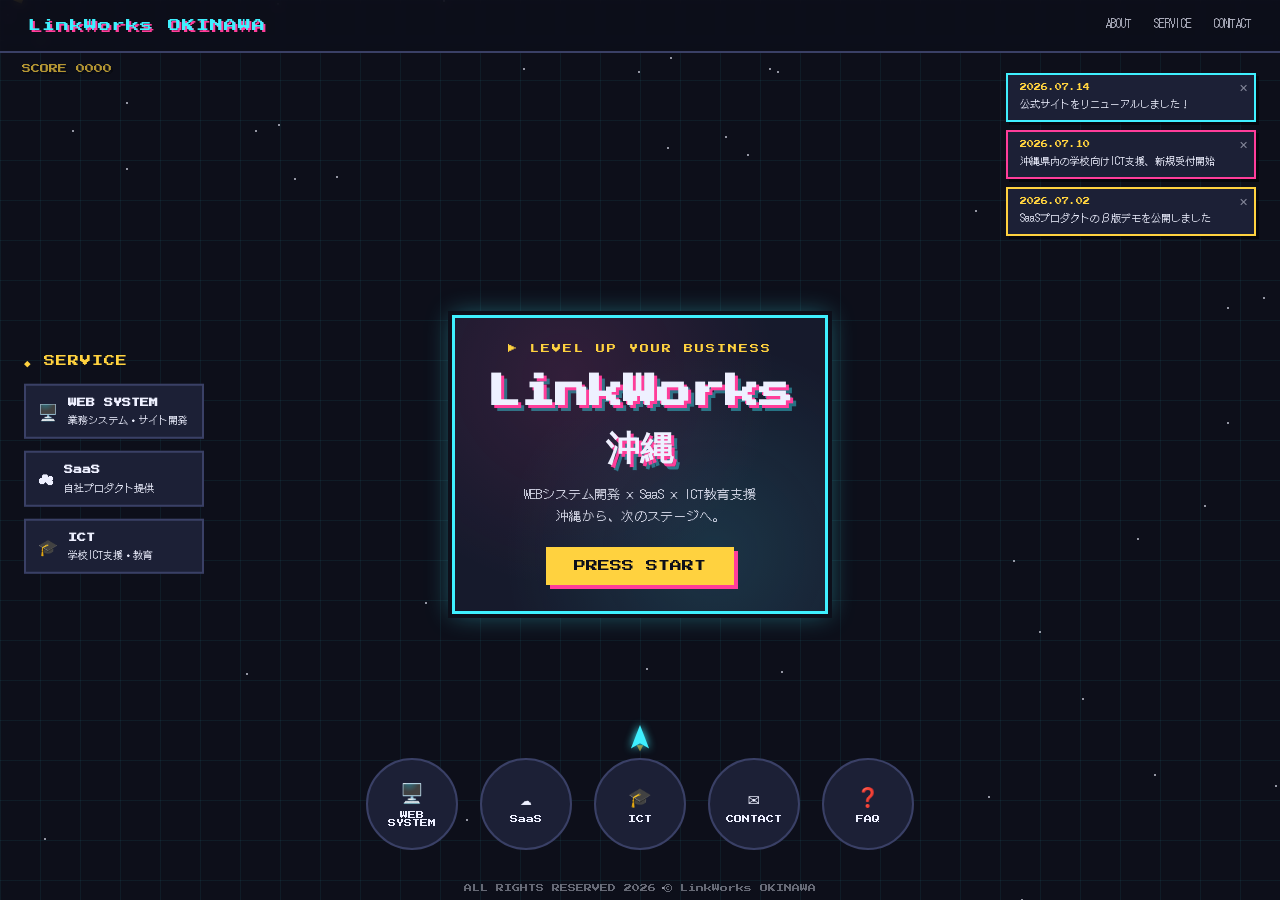
==== commit e5eccd22: "Add files via upload" ====
--- a/index.html
+++ b/index.html
@@ -3,192 +3,618 @@
 <head>
 <meta charset="UTF-8">
 <meta name="viewport" content="width=device-width, initial-scale=1.0">
-<title>LinkWorks沖縄 ｜ WEBシステム・SaaS・ICT</title>
-<meta name="description" content="沖縄のIT企業 LinkWorks沖縄。WEBシステム開発、SaaS、ICT事業（ICT支援員・教育・オンデマンド教育・教材提供）を主軸に、ビジネスと教育のデジタルを支えます。">
-<link rel="preconnect" href="https://fonts.googleapis.com">
-<link rel="preconnect" href="https://fonts.gstatic.com" crossorigin>
-<link href="https://fonts.googleapis.com/css2?family=DotGothic16&family=Press+Start+2P&family=Zen+Kaku+Gothic+New:wght@400;500;700;900&display=swap" rel="stylesheet">
-<link rel="stylesheet" href="style.css">
+<title>LinkWorks沖縄 - GAME START</title>
+<link href="https://fonts.googleapis.com/css2?family=Press+Start+2P&family=DotGothic16&display=swap" rel="stylesheet">
+<style>
+  :root{
+    --bg:#0d0f1a;
+    --bg2:#161a2c;
+    --cyan:#3ff0ff;
+    --magenta:#ff3d9a;
+    --amber:#ffd23f;
+    --ink:#eef0ff;
+    --panel:#1c2036;
+    --border:#3a4066;
+  }
+  *{box-sizing:border-box;}
+  html,body{
+    height:100%;
+    margin:0;
+    background:var(--bg);
+    color:var(--ink);
+    font-family:'DotGothic16', sans-serif;
+    overflow:hidden; /* 画面内に収める・スクロールさせない */
+    overscroll-behavior:none;
+  }
+  /* ===== starfield / grid bg ===== */
+  .bg-grid{
+    position:fixed; inset:0; z-index:0;
+    background-image:
+      linear-gradient(rgba(63,240,255,0.06) 1px, transparent 1px),
+      linear-gradient(90deg, rgba(63,240,255,0.06) 1px, transparent 1px);
+    background-size:40px 40px;
+    animation:gridMove 14s linear infinite;
+    pointer-events:none;
+  }
+  @keyframes gridMove{ from{background-position:0 0;} to{background-position:40px 40px;} }
+  .stars{position:fixed; inset:0; z-index:0; pointer-events:none;}
+  .star{
+    position:absolute; width:2px; height:2px; background:var(--ink); opacity:.6;
+    animation:twinkle 3s ease-in-out infinite;
+  }
+  @keyframes twinkle{ 0%,100%{opacity:.2;} 50%{opacity:1;} }
+
+  /* ===== BACKGROUND SPACE GAME ===== */
+  .space-game{
+    position:fixed; inset:0; z-index:0;
+    pointer-events:none; /* サイトの操作は絶対に邪魔しない */
+  }
+  .game-hud{
+    position:fixed; top:64px; left:22px; z-index:2;
+    font-family:'Press Start 2P', monospace;
+    font-size:9px; color:var(--amber); opacity:.7;
+    pointer-events:none;
+    text-shadow:2px 2px 0 rgba(0,0,0,.4);
+  }
+
+  .page{
+    position:relative; z-index:1;
+    height:100vh;
+    height:100dvh; /* スマホのアドレスバー分の誤差を吸収 */
+    display:flex;
+    flex-direction:column;
+  }
+
+  header{
+    flex:0 0 auto;
+    position:relative; z-index:5;
+    display:flex; align-items:center; justify-content:space-between;
+    padding:14px 28px;
+    border-bottom:2px solid var(--border);
+    background:rgba(13,15,26,0.85);
+    backdrop-filter:blur(4px);
+  }
+  .logo{
+    font-family:'Press Start 2P', monospace;
+    font-size:13px;
+    color:var(--cyan);
+    letter-spacing:1px;
+    text-shadow:2px 2px 0 var(--magenta);
+  }
+  nav.top-links{display:flex; gap:22px; font-size:12px;}
+  nav.top-links a{
+    color:var(--ink); text-decoration:none; opacity:.75;
+    border-bottom:2px solid transparent; padding-bottom:4px;
+  }
+  nav.top-links a:hover{opacity:1; border-color:var(--amber); color:var(--amber);}
+
+  /* ===== STAGE (残り全部をここに収める) ===== */
+  .stage{
+    flex:1 1 auto;
+    position:relative;
+    display:flex;
+    align-items:center;
+    justify-content:center;
+    min-height:0;
+  }
+
+  /* ===== LEFT SIDEBAR : SERVICE ===== */
+  .sidebar{
+    position:absolute;
+    left:24px; top:50%; transform:translateY(-50%);
+    z-index:4;
+    width:180px;
+    display:flex; flex-direction:column; gap:12px;
+  }
+  .sidebar-title{
+    font-family:'Press Start 2P', monospace;
+    font-size:11px; color:var(--amber);
+    letter-spacing:1px; margin-bottom:2px;
+  }
+  .mini-card{
+    background:var(--panel); border:2px solid var(--border);
+    padding:10px 12px; display:flex; align-items:center; gap:10px;
+    transition:.2s;
+  }
+  .mini-card .icon{font-size:16px; flex:0 0 auto;}
+  .mini-card .txt{font-size:10px; line-height:1.5;}
+  .mini-card .txt b{
+    display:block; font-family:'Press Start 2P', monospace;
+    font-size:9px; color:var(--ink); margin-bottom:3px;
+  }
+  .mini-card:hover{border-color:var(--cyan); transform:translateX(4px);}
+  .mini-card:nth-child(3):hover{border-color:var(--magenta);}
+  .mini-card:nth-child(4):hover{border-color:var(--amber);}
+
+  /* ===== HERO (中央・コンパクト) ===== */
+  .hero{
+    position:relative; z-index:3;
+    text-align:center;
+  }
+  .kv-frame{
+    border:3px solid var(--cyan);
+    box-shadow:0 0 0 4px var(--bg), 0 0 24px rgba(63,240,255,0.4);
+    padding:26px 32px;
+    background:radial-gradient(circle at 30% 20%, rgba(255,61,154,0.12), transparent 60%),
+               radial-gradient(circle at 70% 80%, rgba(63,240,255,0.12), transparent 60%),
+               var(--bg2);
+    max-width:600px;
+  }
+  .eyebrow{
+    font-family:'Press Start 2P', monospace;
+    font-size:9px; color:var(--amber); letter-spacing:2px;
+    margin-bottom:14px;
+  }
+  .eyebrow::before{content:"▶ ";}
+  h1{
+    font-family:'Press Start 2P', monospace;
+    font-size:clamp(20px, 4vw, 34px);
+    line-height:1.5;
+    margin:0 0 14px;
+    color:var(--ink);
+    text-shadow:3px 3px 0 var(--magenta), 6px 6px 0 rgba(63,240,255,0.4);
+  }
+  .hero p{font-size:13px; line-height:1.7; opacity:.85; margin:0 0 20px;}
+  .press-start{
+    display:inline-block;
+    font-family:'Press Start 2P', monospace;
+    font-size:12px;
+    color:var(--bg);
+    background:var(--amber);
+    padding:13px 28px;
+    border:none;
+    cursor:pointer;
+    box-shadow:4px 4px 0 var(--magenta);
+    animation:blink 1.6s steps(2) infinite;
+    text-decoration:none;
+  }
+  @keyframes blink{ 50%{ box-shadow:4px 4px 0 var(--cyan); } }
+  .press-start:hover{ transform:translate(-2px,-2px); box-shadow:6px 6px 0 var(--magenta); }
+
+  /* ===== NEWS POPUP ===== */
+  .news-stack{
+    position:absolute; top:20px; right:24px; z-index:5;
+    display:flex; flex-direction:column; gap:8px;
+    width:250px;
+  }
+  .news-card{
+    background:var(--panel);
+    border:2px solid var(--cyan);
+    padding:9px 12px;
+    font-size:10px;
+    position:relative;
+    box-shadow:3px 3px 0 rgba(0,0,0,.5);
+    animation:pop-in .4s ease-out backwards;
+  }
+  .news-card:nth-child(2){animation-delay:.15s; border-color:var(--magenta);}
+  .news-card:nth-child(3){animation-delay:.3s; border-color:var(--amber);}
+  @keyframes pop-in{ from{ opacity:0; transform:translateX(30px);} to{opacity:1; transform:translateX(0);} }
+  .news-date{color:var(--amber); font-family:'Press Start 2P',monospace; font-size:7px; margin-bottom:5px; display:block;}
+  .news-close{
+    position:absolute; top:4px; right:6px; cursor:pointer; opacity:.5; font-size:11px; color:var(--ink);
+  }
+  .news-close:hover{opacity:1;}
+
+  /* ===== FLOATING NAV ORBS (画面全体をドラッグ範囲にする) ===== */
+  .orbit-nav{
+    position:absolute; inset:0;
+    z-index:6;
+    display:flex; align-items:flex-end; justify-content:center;
+    gap:22px;
+    padding:0 20px 26px;
+    pointer-events:none; /* 下の要素を邪魔しない。orb自体だけ操作可 */
+  }
+  .orb{
+    pointer-events:auto;
+    width:92px; height:92px;
+    border-radius:50%;
+    border:2px solid var(--border);
+    background:var(--panel);
+    display:flex; flex-direction:column; align-items:center; justify-content:center;
+    font-family:'Press Start 2P', monospace;
+    font-size:8px; text-align:center; gap:6px;
+    color:var(--ink); text-decoration:none;
+    animation:float 4s ease-in-out infinite;
+    transition:box-shadow .2s, border-color .2s;
+    cursor:grab;
+    touch-action:none;
+    user-select:none;
+    -webkit-user-select:none;
+    -webkit-user-drag:none;   /* ブラウザ標準のリンクドラッグを無効化 */
+    -khtml-user-drag:none;
+    -moz-user-drag:none;
+    user-drag:none;
+  }
+  .orb:nth-child(2){animation-delay:.3s;}
+  .orb:nth-child(3){animation-delay:.6s;}
+  .orb:nth-child(4){animation-delay:.9s;}
+  .orb:nth-child(5){animation-delay:1.2s;}
+  @keyframes float{ 0%,100%{transform:translateY(0);} 50%{transform:translateY(-8px);} }
+  .orb .icon{font-size:19px;}
+  .orb:hover{
+    border-color:var(--cyan);
+    box-shadow:0 0 18px rgba(63,240,255,0.5);
+  }
+  .orb.m2:hover{border-color:var(--magenta); box-shadow:0 0 18px rgba(255,61,154,0.5);}
+  .orb.m3:hover{border-color:var(--amber); box-shadow:0 0 18px rgba(255,210,63,0.5);}
+
+  .orbit-nav.draggable-ready .orb{
+    position:absolute;
+  }
+  .orb.dragging{
+    cursor:grabbing;
+    z-index:10;
+    border-color:var(--amber) !important;
+    box-shadow:0 0 22px rgba(255,210,63,0.6) !important;
+    transition:none;
+    animation-play-state:paused;
+    transform:none !important;
+  }
+
+  footer{
+    flex:0 0 auto;
+    text-align:center; padding:8px;
+    font-size:8px; opacity:.4;
+    font-family:'Press Start 2P',monospace;
+    position:relative; z-index:2;
+  }
+
+  @media (max-width:900px){
+    .sidebar{ display:none; } /* 狭い画面ではサイドバーは隠す（優先度はhero/nav） */
+    nav.top-links{display:none;}
+  }
+
+  /* ===== スマホ向け ===== */
+  @media (max-width:700px){
+    header{ padding:10px 14px; }
+    .logo{ font-size:10px; }
+
+    .stage{ padding:4px; }
+
+    .kv-frame{
+      max-width:92vw;
+      padding:18px 16px;
+      box-shadow:0 0 0 3px var(--bg), 0 0 16px rgba(63,240,255,0.4);
+    }
+    .eyebrow{ font-size:7px; margin-bottom:10px; }
+    h1{ font-size:clamp(16px, 7vw, 26px); margin:0 0 10px; }
+    .hero p{ font-size:10.5px; line-height:1.6; margin:0 0 14px; }
+    .press-start{ font-size:10px; padding:10px 18px; }
+
+    .news-stack{
+      width:132px;
+      top:8px; right:8px;
+      gap:5px;
+    }
+    .news-card{ padding:6px 8px; font-size:8px; }
+    .news-date{ font-size:6px; margin-bottom:3px; }
+    .news-close{ font-size:9px; top:2px; right:4px; }
+
+    .orbit-nav{ gap:10px; padding:0 8px 10px; }
+    .orb{ width:62px; height:62px; font-size:6px; gap:3px; border-width:2px; }
+    .orb .icon{ font-size:14px; }
+
+    .game-hud{ top:52px; left:12px; font-size:7px; }
+
+    footer{ font-size:6px; padding:5px; }
+  }
+
+  /* 画面が低い（横向き・小型端末）場合はさらに詰める */
+  @media (max-height:480px){
+    .kv-frame{ padding:12px 16px; }
+    .eyebrow{ margin-bottom:6px; }
+    h1{ margin:0 0 6px; }
+    .hero p{ margin:0 0 8px; }
+    .press-start{ padding:8px 16px; }
+    .news-stack{ top:6px; }
+    .orb{ width:50px; height:50px; }
+    .orb .icon{ font-size:12px; }
+  }
+</style>
 </head>
 <body>
 
-<header id="hdr">
-  <div class="wrap bar">
-    <a href="#top" class="logo"><span class="sq"></span><b>LinkWorks</b><small>沖縄</small></a>
-    <a href="#contact" class="top-cta pixel">▶ お問い合わせ</a>
-  </div>
-</header>
-
-<!-- ===== STAGE ===== -->
-<section class="stage" id="top">
-  <div class="grid"></div>
-  <div class="glow g1"></div><div class="glow g2"></div><div class="glow g3"></div>
-
-  <svg class="sprite" style="top:16%;left:12%;width:40px;animation-delay:-1s" viewBox="0 0 8 8"><g fill="#3b6fe0"><rect x="2" y="0" width="4" height="1"/><rect x="1" y="1" width="6" height="1"/><rect x="0" y="2" width="8" height="4"/><rect x="1" y="6" width="6" height="1"/><rect x="2" y="7" width="1" height="1"/><rect x="5" y="7" width="1" height="1"/></g><g fill="#fff"><rect x="2" y="3" width="1" height="1"/><rect x="5" y="3" width="1" height="1"/></g></svg>
-  <svg class="sprite" style="top:70%;left:80%;width:34px;animation-delay:-2s" viewBox="0 0 8 8"><g fill="#f2b13c"><rect x="0" y="2" width="8" height="4"/><rect x="1" y="1" width="1" height="1"/><rect x="6" y="1" width="1" height="1"/><rect x="1" y="6" width="1" height="1"/><rect x="6" y="6" width="1" height="1"/></g></svg>
-
-  <div class="stage-inner">
-    <span class="badge">OKINAWA IT COMPANY</span>
-    <h1 class="htitle"><span class="hlmark m-teal">つくる、</span><span class="hlmark m-amber">つなぐ、</span><br><span class="hlmark m-coral">そだてる。</span></h1>
-    <p class="hsub">沖縄から、ビジネスと教育のデジタルを。<br>WEBシステム・SaaS・ICT事業のLinkWorks沖縄。</p>
-    <p class="hint">▸ ボタンをドラッグで動かせる ◂</p>
-  </div>
-
-  <button class="gbtn c-blue pixel" data-go="about">ABOUT<span class="jp">会社概要</span></button>
-  <button class="gbtn c-teal pixel" data-go="web">WEB SYSTEM<span class="jp">WEBシステム</span></button>
-  <button class="gbtn c-amber pixel" data-go="saas">SAAS<span class="jp">SaaS</span></button>
-  <button class="gbtn c-coral pixel" data-go="ict">ICT<span class="jp">ICT事業</span></button>
-  <button class="gbtn c-violet pixel" data-go="contact">CONTACT<span class="jp">お問い合わせ</span></button>
-  <button class="gbtn c-teal pixel" data-go="portfolio.html">SHOWCASE<span class="jp">実績を見る</span></button>
-  <button class="gbtn c-sky pixel" data-go="faq.html">FAQ<span class="jp">よくある質問</span></button>
-</section>
-
-<!-- ===== ABOUT ===== -->
-<section class="blk" id="about">
-  <div class="wrap">
-    <div class="khead" data-rv>
-      <div class="kkick">01 ｜ COMPANY</div>
-      <h2>会社概要</h2>
-      <p>「つくる（開発）・つなぐ（システム連携）・そだてる（教育）」を軸に、沖縄からデジタル活用を支えるIT企業です。</p>
-    </div>
-    <div class="panel" data-rv style="padding:8px 8px">
-      <table class="profile">
-        <tr><th>会社名</th><td>LinkWorks沖縄</td></tr>
-        <tr><th>設立</th><td><span class="ph">2026年07月</span></td></tr>
-        <tr><th>代表者</th><td><span class="ph">鹿取　周太</span></td></tr>
-        <tr><th>所在地</th><td> <span class="ph">沖縄県西原町</span></td></tr>
-        <tr><th>事業内容</th><td>WEBシステム開発 ／ SaaSの開発・提供 ／ ICT事業（ICT支援員派遣・IT教育・オンデマンド教育・教材提供）</td></tr>
-        <tr><th>連絡先</th><td>??? ／ TEL 080-3223-4141</td></tr>
-      </table>
-    </div>
-    <p style="color:var(--soft);font-size:.76rem;margin-top:12px">※ <span style="color:#c98b12">黄色の箇所</span>は実際の情報に差し替えてください。</p>
-  </div>
-</section>
-
-<!-- ===== BUSINESS ===== -->
-<section class="blk" id="business" style="background:var(--bg2)">
-  <div class="wrap">
-    <div class="khead" data-rv>
-      <div class="kkick">02 ｜ BUSINESS</div>
-      <h2>3つの事業</h2>
-      <p>ビジネス向けの「WEBシステム・SaaS」と、教育現場を支える「ICT事業」。開発力と教育を掛け合わせるのが強みです。</p>
-    </div>
-
-    <div class="pillars">
-      <div class="panel pill p1" id="web" data-rv>
-        <span class="no">01</span>
-        <div class="ic"><svg width="56" height="56" viewBox="0 0 12 12"><g fill="#3b6fe0"><rect x="1" y="2" width="10" height="8"/></g><g fill="#fff"><rect x="1" y="2" width="10" height="1"/><rect x="2" y="4" width="4" height="1"/><rect x="2" y="6" width="6" height="1"/><rect x="2" y="8" width="3" height="1"/></g></svg></div>
-        <h3>WEBシステム開発</h3>
-        <div class="en-l">WEB SYSTEM</div>
-        <p>予約・会員・在庫・業務管理など、御社の業務にぴったり合わせたオーダーメイドのWebシステムを、企画から開発・運用までワンストップで。</p>
+<div class="bg-grid"></div>
+<div class="stars" id="stars"></div>
+<canvas id="spaceGame" class="space-game"></canvas>
+<div class="game-hud" id="gameHud">SCORE 0000</div>
+
+<div class="page">
+  <header>
+    <div class="logo">LinkWorks OKINAWA</div>
+    <nav class="top-links">
+      <a href="#">ABOUT</a>
+      <a href="#">SERVICE</a>
+      <a href="#">CONTACT</a>
+    </nav>
+  </header>
+
+  <div class="stage" id="stage">
+
+    <aside class="sidebar">
+      <div class="sidebar-title">◆ SERVICE</div>
+      <div class="mini-card">
+        <span class="icon">🖥️</span>
+        <span class="txt"><b>WEB SYSTEM</b>業務システム・サイト開発</span>
       </div>
-
-      <div class="panel pill p2" data-rv style="transition-delay:.08s">
-        <span class="no">02</span>
-        <div class="ic"><svg width="56" height="56" viewBox="0 0 12 12"><g fill="#f2b13c"><rect x="2" y="4" width="8" height="4"/><rect x="3" y="3" width="6" height="1"/><rect x="3" y="8" width="6" height="1"/><rect x="1" y="5" width="1" height="2"/><rect x="10" y="5" width="1" height="2"/></g></svg></div>
-        <h3>SaaS</h3>
-        <div class="en-l">CLOUD SERVICE</div>
-        <p>クラウドで使う「サービス型のソフト」の開発・提供、そして既存業務のSaaS化。インストール不要で、いつでも最新・どこからでも。</p>
+      <div class="mini-card">
+        <span class="icon">☁️</span>
+        <span class="txt"><b>SaaS</b>自社プロダクト提供</span>
       </div>
-
-      <div class="panel pill p3" id="ict" data-rv style="transition-delay:.16s">
-        <span class="no">03</span>
-        <div class="ic"><svg width="56" height="56" viewBox="0 0 12 12"><g fill="#ff7d6b"><rect x="2" y="2" width="8" height="6"/></g><g fill="#fff"><rect x="3" y="3" width="6" height="4"/></g><g fill="#ff7d6b"><rect x="5" y="8" width="2" height="1"/><rect x="3" y="9" width="6" height="1"/></g></svg></div>
-        <h3>ICT事業</h3>
-        <div class="en-l">EDUCATION / ICT</div>
-        <p>学校・教育現場のデジタル活用を支援。ICT支援員の派遣から、IT教育・オンデマンド教育・教材提供まで、"学び"を丸ごとサポート。</p>
+      <div class="mini-card">
+        <span class="icon">🎓</span>
+        <span class="txt"><b>ICT</b>学校ICT支援・教育</span>
+      </div>
+    </aside>
+
+    <div class="news-stack" id="newsStack">
+      <div class="news-card">
+        <span class="news-close" onclick="this.parentElement.remove()">✕</span>
+        <span class="news-date">2026.07.14</span>
+        公式サイトをリニューアルしました！
+      </div>
+      <div class="news-card">
+        <span class="news-close" onclick="this.parentElement.remove()">✕</span>
+        <span class="news-date">2026.07.10</span>
+        沖縄県内の学校向けICT支援、新規受付開始
+      </div>
+      <div class="news-card">
+        <span class="news-close" onclick="this.parentElement.remove()">✕</span>
+        <span class="news-date">2026.07.02</span>
+        SaaSプロダクトのβ版デモを公開しました
       </div>
     </div>
 
-    <div class="panel saas-note" data-rv id="saas">
-      <b>SaaSって？（かんたんに）</b>
-      <p>ソフトを「買って所有する」のではなく、「契約して毎月使う」形のサービスです。パソコンにインストールせず、ネット経由でそのまま利用できます。</p>
-      <p class="eg">たとえるなら —— 映画をDVDで買う代わりに、月額の配信サービスで観るのと同じイメージ。常に最新版で、複数人がどこからでも使えて、管理もラクになります。</p>
-    </div>
-
-    <div class="ict-grid">
-      <div class="panel ict" data-rv><span class="em">🧑‍🏫</span><h4>ICT支援員</h4><p>学校現場に常駐・巡回し、先生と生徒のICT活用をサポート。</p></div>
-      <div class="panel ict" data-rv style="transition-delay:.06s"><span class="em">📚</span><h4>IT教育</h4><p>プログラミングや情報活用など、これからに必要なIT教育を提供。</p></div>
-      <div class="panel ict" data-rv style="transition-delay:.12s"><span class="em">🎬</span><h4>オンデマンド教育</h4><p>動画・オンライン教材で、いつでも・どこでも学べる学習環境。</p></div>
-      <div class="panel ict" data-rv style="transition-delay:.18s"><span class="em">🧩</span><h4>教材提供</h4><p>授業や研修で使えるオリジナル教材を制作・提供。</p></div>
-    </div>
-
-    <div class="cta-grid">
-      <!-- ===== 実績への導線 ===== -->
-      <a href="portfolio.html" class="panel portfolio-cta" data-rv>
-        <div class="pc-text">
-          <div class="pc-kick">SHOWCASE</div>
-          <h3>実績・制作事例を見る</h3>
-          <p>これまで手がけたWEBシステム・SaaS・ICT支援の事例をご紹介します。写真は準備中です。</p>
-        </div>
-        <div class="pc-arrow">→</div>
-      </a>
-
-      <!-- ===== FAQへの導線 ===== -->
-      <a href="faq.html" class="panel portfolio-cta" data-rv style="transition-delay:.08s">
-        <div class="pc-text">
-          <div class="pc-kick">FAQ</div>
-          <h3>よくある質問・比較を見る</h3>
-          <p>自社対応との違いや、ご依頼前によくいただくご質問にまとめてお答えします。</p>
-        </div>
-        <div class="pc-arrow">→</div>
-      </a>
-    </div>
-  </div>
-</section>
-
-<!-- ===== CONTACT ===== -->
-<section class="blk contact" id="contact">
-  <div class="wrap">
-    <div class="khead" data-rv>
-      <div class="kkick">03 ｜ CONTACT</div>
-      <h2>お問い合わせ</h2>
-      <p>システム開発・SaaS・ICT支援、どのご相談もお気軽に。無料でご相談・お見積りいたします。</p>
-    </div>
-
-    <div class="cbox">
-      <div class="cinfo" data-rv>
-        <p>「何から始めれば？」の段階でも大丈夫です。まずはお気軽にご連絡ください。</p>
-        <div class="cline"><span class="k">MAIL</span><span>???</span></div>
-        <div class="cline"><span class="k">TEL</span><span>080-3223-4141 9-18時）</span></div>
-        <div class="cline"><span class="k">AREA</span><span>沖縄県（相談はオンライン全国対応）</span></div>
-        <div class="cline"><span class="k">LINE</span><span>準備中</span></div>
-      </div>
-
-      <div data-rv>
-        <form class="panel g" id="cform" novalidate>
-          <div class="grow2">
-            <div class="fld"><label>お名前 *</label><input name="name" placeholder="沖縄 太郎"><div class="emsg">お名前を入力してください</div></div>
-            <div class="fld"><label>会社／学校名</label><input name="org" placeholder="株式会社サンプル"></div>
-          </div>
-          <div class="grow2">
-            <div class="fld"><label>メール *</label><input name="email" type="email" placeholder="you@example.com"><div class="emsg">正しいメールを入力してください</div></div>
-            <div class="fld"><label>ご相談区分 *</label><select name="type"><option value="">選択</option><option>WEBシステム開発</option><option>SaaS</option><option>ICT事業・教育</option><option>その他</option></select><div class="emsg">区分を選択してください</div></div>
-          </div>
-          <div class="fld"><label>ご相談内容</label><textarea name="msg" placeholder="例：予約業務をWeb化したい／学校にICT支援員を検討中 など"></textarea></div>
-          <button type="submit" class="submit">▶ この内容で送信する</button>
-          <p style="font-size:.74rem;color:var(--soft);text-align:center;margin-top:12px">送信により <a href="privacy.html" style="color:var(--blue);text-decoration:underline">プライバシーポリシー</a> に同意したものとみなします</p>
-        </form>
-        <div class="panel g done" id="done">
-          <span class="em">🎉</span>
-          <div class="big px">SEND COMPLETE!</div>
-          <p>お問い合わせありがとうございます。<br>担当より最短即日でご連絡いたします。</p>
-          <button class="top-cta pixel" style="margin-top:20px;border:none" onclick="resetForm()">もう一度送信する</button>
-        </div>
+    <div class="hero">
+      <div class="kv-frame">
+        <div class="eyebrow">LEVEL UP YOUR BUSINESS</div>
+        <h1>LinkWorks<br>沖縄</h1>
+        <p>WEBシステム開発 × SaaS × ICT教育支援<br>沖縄から、次のステージへ。</p>
+        <a href="#" class="press-start">PRESS START</a>
       </div>
     </div>
+
+    <div class="orbit-nav" id="orbitNav">
+      <a class="orb" draggable="false" href="#web-system"><span class="icon">🖥️</span>WEB<br>SYSTEM</a>
+      <a class="orb m2" draggable="false" href="#saas"><span class="icon">☁️</span>SaaS</a>
+      <a class="orb m3" draggable="false" href="#ict"><span class="icon">🎓</span>ICT</a>
+      <a class="orb" draggable="false" href="#contact"><span class="icon">✉️</span>CONTACT</a>
+      <a class="orb m2" draggable="false" href="#faq"><span class="icon">❓</span>FAQ</a>
+    </div>
+
   </div>
-</section>
-
-<footer>
-  <div class="wrap">
-    <a href="#top" class="logo"><span class="sq"></span><b>LinkWorks</b><small>沖縄</small></a>
-    <p>WEBシステム ／ SaaS ／ ICT事業 — 沖縄からデジタルを、つくる・つなぐ・そだてる。</p>
-    <p style="margin-top:10px"><a href="privacy.html" style="color:#9fb4de;text-decoration:underline;font-size:.82rem">プライバシーポリシー</a></p>
-    <div class="cr">© 2026 LINKWORKS OKINAWA — MADE IN OKINAWA</div>
-  </div>
-</footer>
-
-<script src="script.js"></script>
+
+  <footer>
+    ALL RIGHTS RESERVED 2026 © LinkWorks OKINAWA
+  </footer>
+</div>
+
+<script>
+  const starsEl = document.getElementById('stars');
+  for(let i=0;i<50;i++){
+    const s = document.createElement('div');
+    s.className='star';
+    s.style.left = Math.random()*100+'vw';
+    s.style.top = Math.random()*100+'vh';
+    s.style.animationDelay = (Math.random()*3)+'s';
+    starsEl.appendChild(s);
+  }
+
+  // ===== draggable nav orbs : ドラッグ範囲は画面(stage)全体 =====
+  const nav = document.getElementById('orbitNav');
+  const orbs = Array.from(nav.querySelectorAll('.orb'));
+
+  function activateDragMode(){
+    const navRect = nav.getBoundingClientRect();
+    orbs.forEach(orb => {
+      const r = orb.getBoundingClientRect();
+      orb.style.left = (r.left - navRect.left) + 'px';
+      orb.style.top  = (r.top  - navRect.top)  + 'px';
+    });
+    nav.classList.add('draggable-ready');
+  }
+  window.addEventListener('load', () => setTimeout(activateDragMode, 50));
+
+  orbs.forEach(orb => {
+    orb.addEventListener('dragstart', (e) => e.preventDefault()); // 保険：ブラウザ標準ドラッグを完全に封じる
+    let dragging = false;
+    let moved = false;
+    let startX, startY, startLeft, startTop;
+
+    orb.addEventListener('pointerdown', (e) => {
+      dragging = true;
+      moved = false;
+      orb.setPointerCapture(e.pointerId);
+      orb.classList.add('dragging'); // 浮遊アニメを一時停止してtransformをリセット
+      void orb.offsetWidth; // reflow
+
+      const navRect = nav.getBoundingClientRect();
+      const r = orb.getBoundingClientRect();
+      startLeft = r.left - navRect.left;
+      startTop  = r.top  - navRect.top;
+      orb.style.left = startLeft + 'px';
+      orb.style.top  = startTop  + 'px';
+
+      startX = e.clientX;
+      startY = e.clientY;
+    });
+
+    orb.addEventListener('pointermove', (e) => {
+      if(!dragging) return;
+      const dx = e.clientX - startX;
+      const dy = e.clientY - startY;
+      if(Math.abs(dx) > 3 || Math.abs(dy) > 3) moved = true;
+
+      const navRect = nav.getBoundingClientRect();
+      let newLeft = startLeft + dx;
+      let newTop  = startTop  + dy;
+      // stage(画面)全体の中に収める
+      newLeft = Math.max(0, Math.min(newLeft, navRect.width  - orb.offsetWidth));
+      newTop  = Math.max(0, Math.min(newTop,  navRect.height - orb.offsetHeight));
+      orb.style.left = newLeft + 'px';
+      orb.style.top  = newTop  + 'px';
+    });
+
+    function endDrag(e){
+      if(!dragging) return;
+      dragging = false;
+      orb.classList.remove('dragging');
+      if(moved) e.preventDefault();
+    }
+    orb.addEventListener('pointerup', endDrag);
+    orb.addEventListener('pointercancel', endDrag);
+    orb.addEventListener('click', (e) => { if(moved) e.preventDefault(); });
+  });
+
+  window.addEventListener('resize', () => {
+    const navRect = nav.getBoundingClientRect();
+    orbs.forEach(orb => {
+      let left = parseFloat(orb.style.left || 0);
+      let top  = parseFloat(orb.style.top  || 0);
+      left = Math.max(0, Math.min(left, navRect.width  - orb.offsetWidth));
+      top  = Math.max(0, Math.min(top,  navRect.height - orb.offsetHeight));
+      orb.style.left = left + 'px';
+      orb.style.top  = top + 'px';
+    });
+  });
+
+  // ===== 背景スペースゲーム：カーソル/指で自機を動かして隕石をよける =====
+  (function(){
+    const canvas = document.getElementById('spaceGame');
+    const ctx = canvas.getContext('2d');
+    const hud = document.getElementById('gameHud');
+    let W, H, DPR;
+
+    function resizeCanvas(){
+      DPR = Math.min(window.devicePixelRatio || 1, 2);
+      W = window.innerWidth;
+      H = window.innerHeight;
+      canvas.width  = W * DPR;
+      canvas.height = H * DPR;
+      canvas.style.width  = W + 'px';
+      canvas.style.height = H + 'px';
+      ctx.setTransform(DPR, 0, 0, DPR, 0, 0);
+    }
+    resizeCanvas();
+    window.addEventListener('resize', resizeCanvas);
+
+    const ship = { x: 0, y: 0, tx: 0, ty: 0, size: 13 };
+    function setInitialShipPos(){
+      ship.x = ship.tx = W / 2;
+      ship.y = ship.ty = H * 0.82;
+    }
+    setInitialShipPos();
+
+    // カーソル/指の位置を自機の目標地点にする。UI操作は邪魔しない（canvasはpointer-events:none）
+    window.addEventListener('pointermove', (e) => {
+      ship.tx = e.clientX;
+      ship.ty = e.clientY;
+    });
+
+    let asteroids = [];
+    let spawnTimer = 0;
+    let score = 0;
+    let flash = 0;
+    const colors = ['#3ff0ff', '#ff3d9a', '#ffd23f'];
+
+    function spawnAsteroid(){
+      const size = 8 + Math.random() * 16;
+      asteroids.push({
+        x: Math.random() * W,
+        y: -size,
+        size,
+        speed: 40 + Math.random() * 55 + Math.min(score * 0.15, 60),
+        rot: Math.random() * Math.PI,
+        rotSpeed: (Math.random() - 0.5) * 2,
+        color: colors[Math.floor(Math.random() * colors.length)]
+      });
+    }
+
+    function drawShip(){
+      ctx.save();
+      ctx.translate(ship.x, ship.y);
+      ctx.shadowColor = '#3ff0ff';
+      ctx.shadowBlur = 8;
+      ctx.fillStyle = '#3ff0ff';
+      ctx.beginPath();
+      ctx.moveTo(0, -ship.size);
+      ctx.lineTo(ship.size * 0.7, ship.size * 0.8);
+      ctx.lineTo(0, ship.size * 0.4);
+      ctx.lineTo(-ship.size * 0.7, ship.size * 0.8);
+      ctx.closePath();
+      ctx.fill();
+
+      ctx.shadowBlur = 0;
+      ctx.fillStyle = '#ffd23f';
+      ctx.globalAlpha = 0.5 + Math.random() * 0.4;
+      ctx.beginPath();
+      ctx.moveTo(-ship.size * 0.25, ship.size * 0.55);
+      ctx.lineTo(0, ship.size * 0.55 + 5 + Math.random() * 7);
+      ctx.lineTo(ship.size * 0.25, ship.size * 0.55);
+      ctx.closePath();
+      ctx.fill();
+      ctx.restore();
+    }
+
+    function drawAsteroid(a){
+      ctx.save();
+      ctx.translate(a.x, a.y);
+      ctx.rotate(a.rot);
+      ctx.globalAlpha = 0.85;
+      ctx.fillStyle = a.color;
+      ctx.fillRect(-a.size / 2, -a.size / 2, a.size, a.size);
+      ctx.restore();
+    }
+
+    let last = performance.now();
+    function loop(now){
+      const dt = Math.min((now - last) / 1000, 0.05);
+      last = now;
+
+      ctx.clearRect(0, 0, W, H);
+
+      // 自機はイージングでなめらかに追従
+      ship.x += (ship.tx - ship.x) * Math.min(dt * 7, 1);
+      ship.y += (ship.ty - ship.y) * Math.min(dt * 7, 1);
+
+      // 隕石スポーン（スコアが伸びるほど少し速くなる）
+      spawnTimer += dt;
+      const interval = Math.max(0.32, 1.05 - score * 0.0015);
+      if(spawnTimer > interval){ spawnTimer = 0; spawnAsteroid(); }
+
+      for(let i = asteroids.length - 1; i >= 0; i--){
+        const a = asteroids[i];
+        a.y += a.speed * dt;
+        a.rot += a.rotSpeed * dt;
+
+        if(a.y - a.size > H){
+          asteroids.splice(i, 1);
+          score++;
+          continue;
+        }
+        const dx = a.x - ship.x, dy = a.y - ship.y;
+        if(Math.hypot(dx, dy) < a.size / 2 + ship.size * 0.55){
+          asteroids.splice(i, 1);
+          flash = 0.25;
+          continue;
+        }
+        drawAsteroid(a);
+      }
+
+      drawShip();
+
+      if(flash > 0){
+        flash -= dt;
+        ctx.fillStyle = `rgba(255,61,154,${Math.max(flash, 0) * 1.1})`;
+        ctx.fillRect(0, 0, W, H);
+      }
+
+      hud.textContent = 'SCORE ' + String(score).padStart(4, '0');
+      requestAnimationFrame(loop);
+    }
+    requestAnimationFrame(loop);
+  })();
+</script>
+
 </body>
 </html>
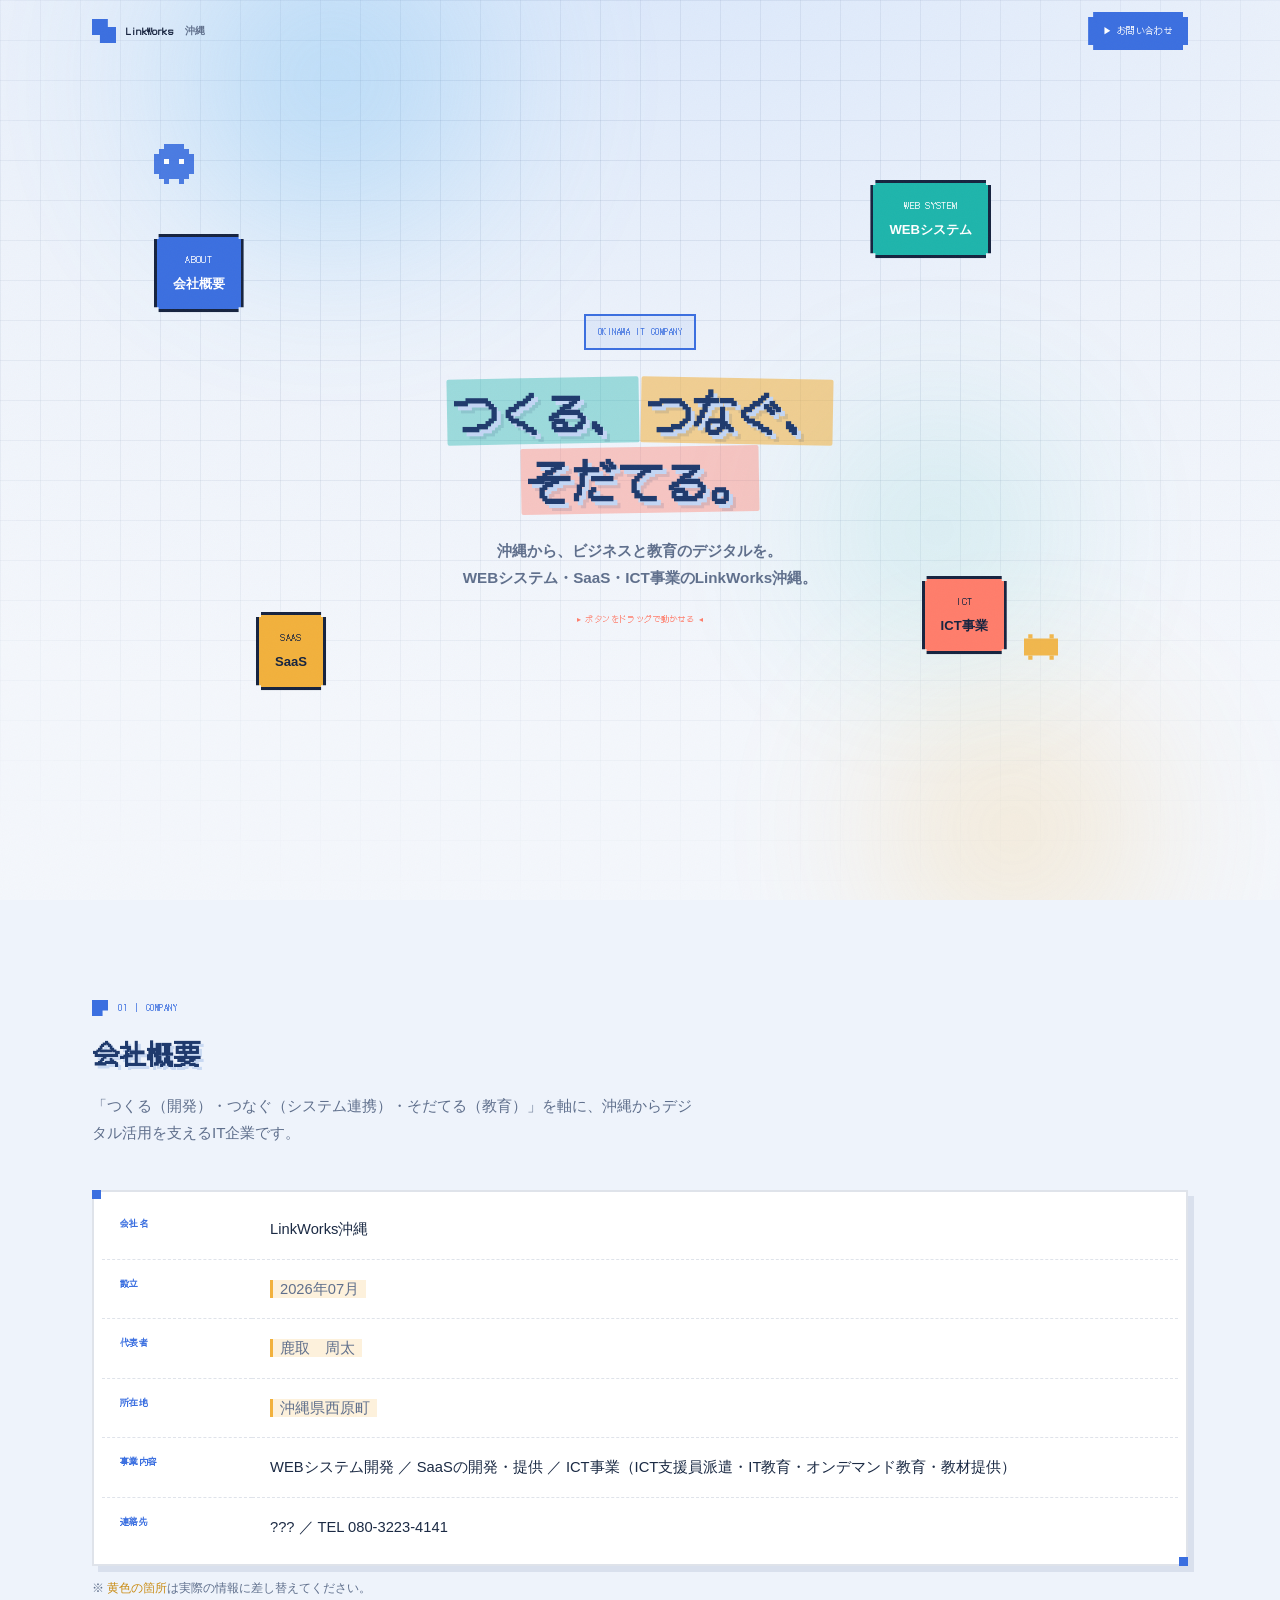
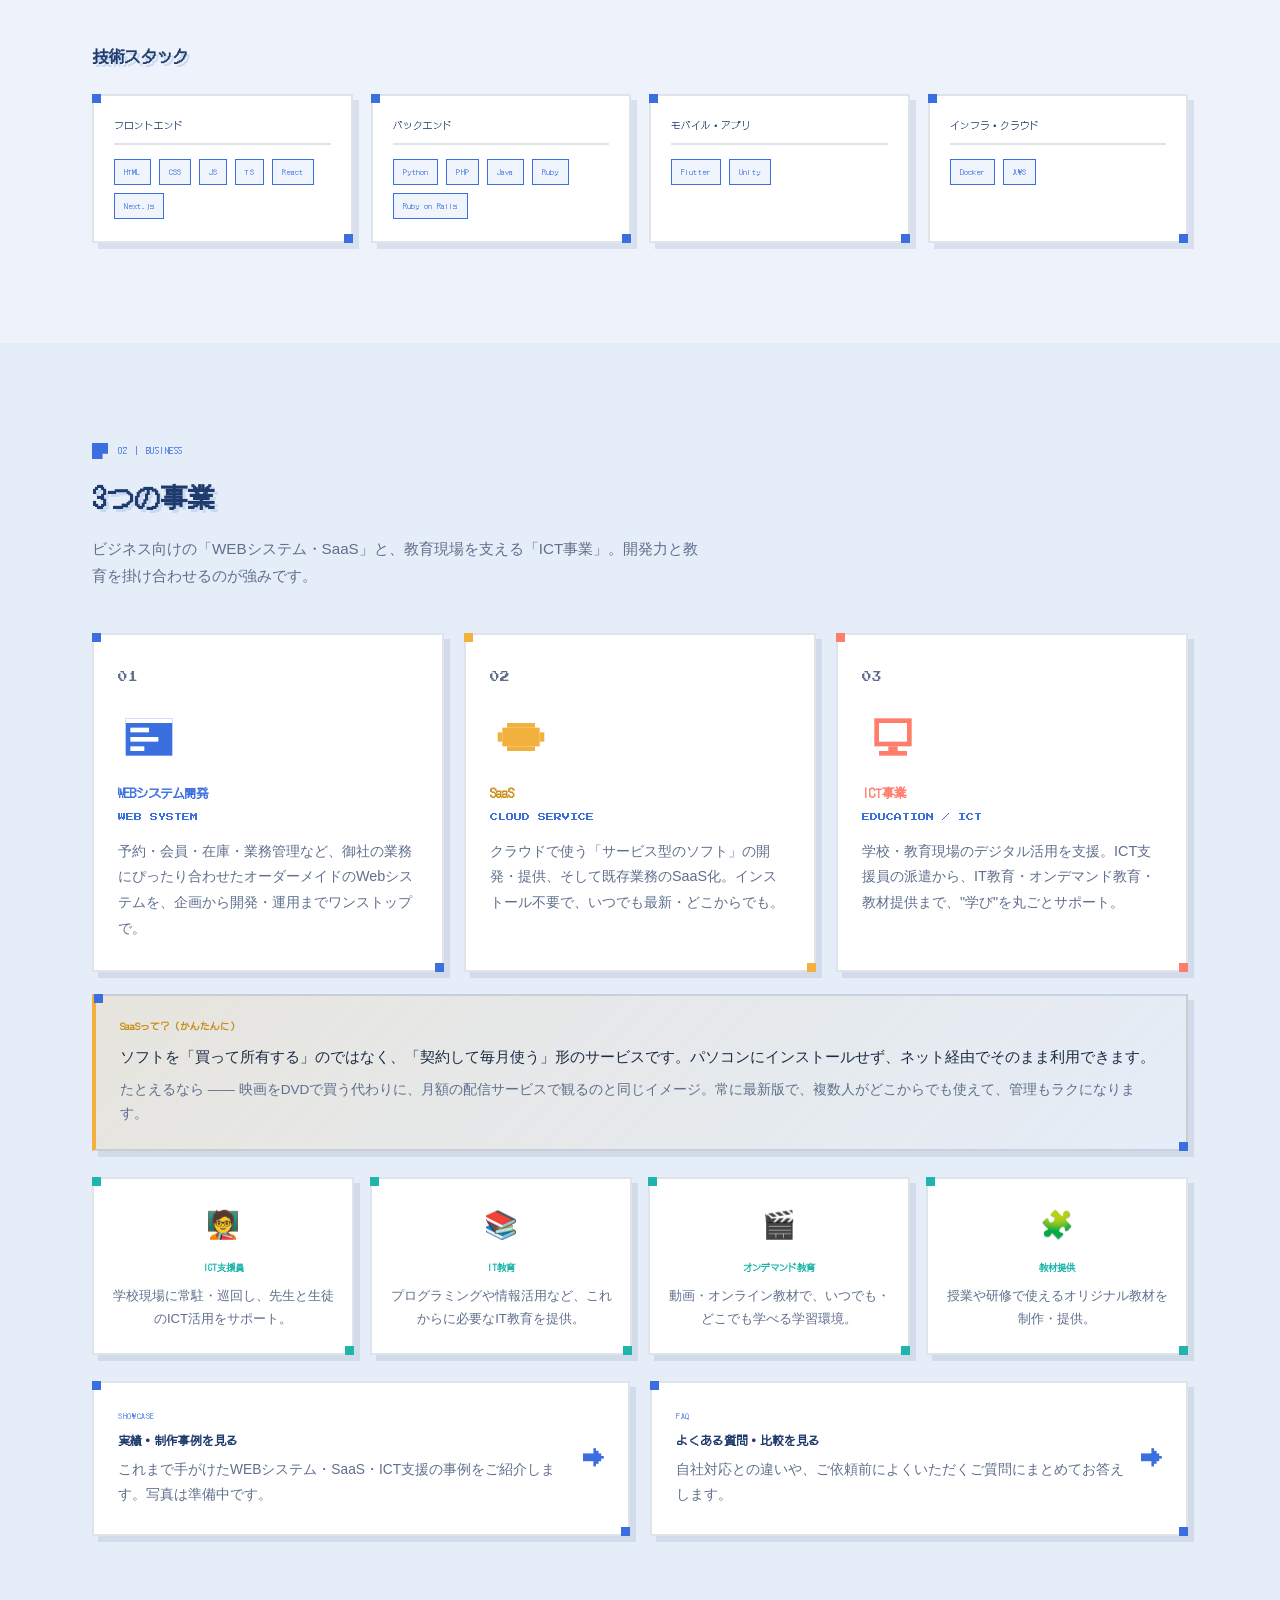
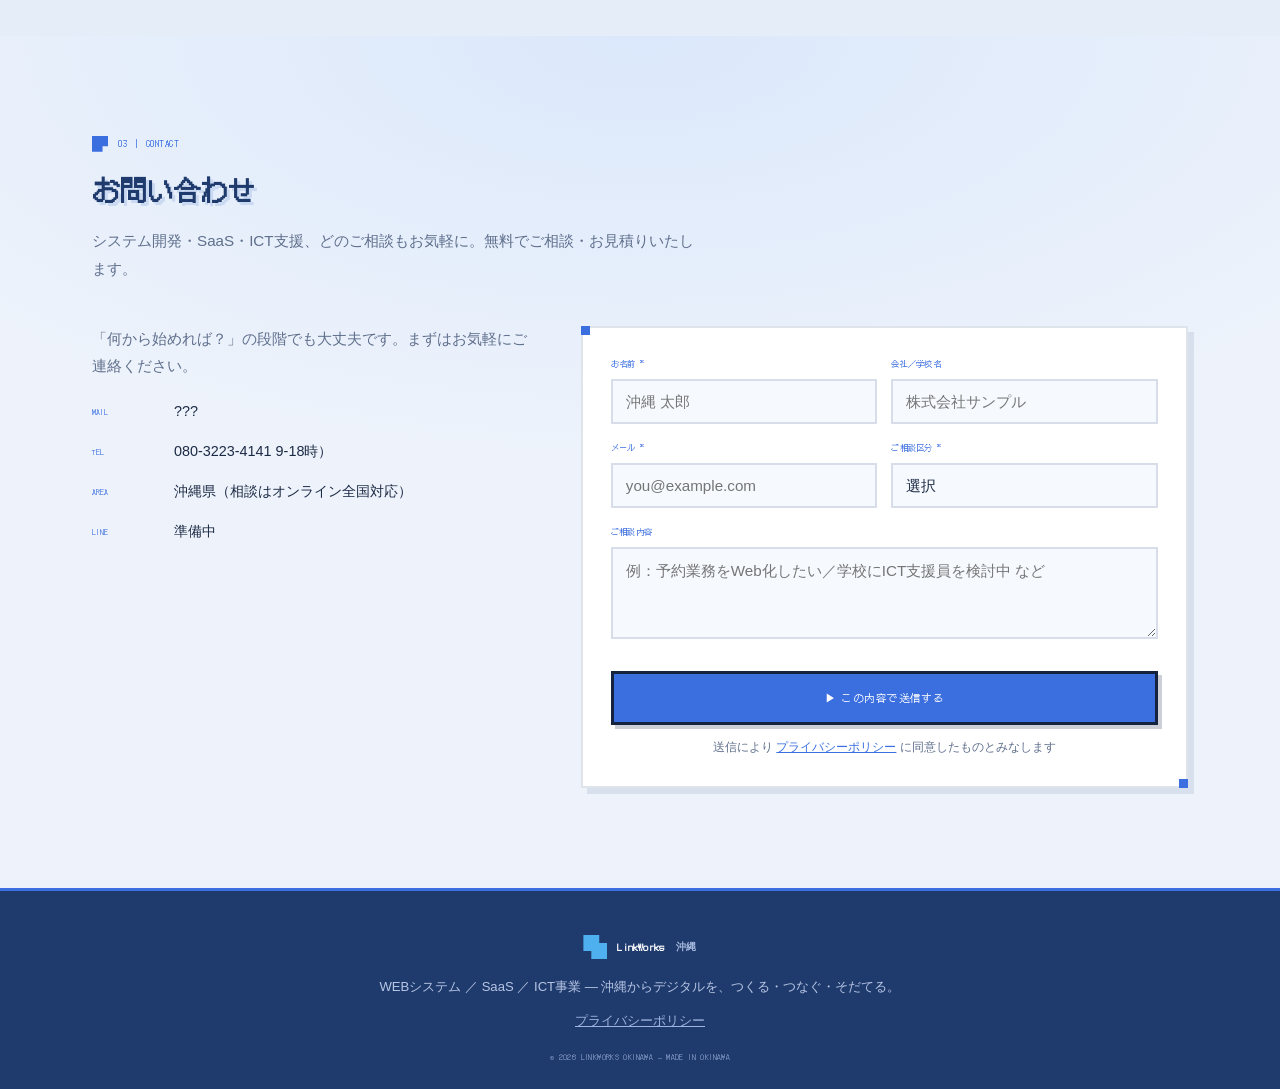
==== commit fee1a699: "Add files via upload" ====
--- a/index.html
+++ b/index.html
@@ -3,618 +3,233 @@
 <head>
 <meta charset="UTF-8">
 <meta name="viewport" content="width=device-width, initial-scale=1.0">
-<title>LinkWorks沖縄 - GAME START</title>
-<link href="https://fonts.googleapis.com/css2?family=Press+Start+2P&family=DotGothic16&display=swap" rel="stylesheet">
-<style>
-  :root{
-    --bg:#0d0f1a;
-    --bg2:#161a2c;
-    --cyan:#3ff0ff;
-    --magenta:#ff3d9a;
-    --amber:#ffd23f;
-    --ink:#eef0ff;
-    --panel:#1c2036;
-    --border:#3a4066;
-  }
-  *{box-sizing:border-box;}
-  html,body{
-    height:100%;
-    margin:0;
-    background:var(--bg);
-    color:var(--ink);
-    font-family:'DotGothic16', sans-serif;
-    overflow:hidden; /* 画面内に収める・スクロールさせない */
-    overscroll-behavior:none;
-  }
-  /* ===== starfield / grid bg ===== */
-  .bg-grid{
-    position:fixed; inset:0; z-index:0;
-    background-image:
-      linear-gradient(rgba(63,240,255,0.06) 1px, transparent 1px),
-      linear-gradient(90deg, rgba(63,240,255,0.06) 1px, transparent 1px);
-    background-size:40px 40px;
-    animation:gridMove 14s linear infinite;
-    pointer-events:none;
-  }
-  @keyframes gridMove{ from{background-position:0 0;} to{background-position:40px 40px;} }
-  .stars{position:fixed; inset:0; z-index:0; pointer-events:none;}
-  .star{
-    position:absolute; width:2px; height:2px; background:var(--ink); opacity:.6;
-    animation:twinkle 3s ease-in-out infinite;
-  }
-  @keyframes twinkle{ 0%,100%{opacity:.2;} 50%{opacity:1;} }
-
-  /* ===== BACKGROUND SPACE GAME ===== */
-  .space-game{
-    position:fixed; inset:0; z-index:0;
-    pointer-events:none; /* サイトの操作は絶対に邪魔しない */
-  }
-  .game-hud{
-    position:fixed; top:64px; left:22px; z-index:2;
-    font-family:'Press Start 2P', monospace;
-    font-size:9px; color:var(--amber); opacity:.7;
-    pointer-events:none;
-    text-shadow:2px 2px 0 rgba(0,0,0,.4);
-  }
-
-  .page{
-    position:relative; z-index:1;
-    height:100vh;
-    height:100dvh; /* スマホのアドレスバー分の誤差を吸収 */
-    display:flex;
-    flex-direction:column;
-  }
-
-  header{
-    flex:0 0 auto;
-    position:relative; z-index:5;
-    display:flex; align-items:center; justify-content:space-between;
-    padding:14px 28px;
-    border-bottom:2px solid var(--border);
-    background:rgba(13,15,26,0.85);
-    backdrop-filter:blur(4px);
-  }
-  .logo{
-    font-family:'Press Start 2P', monospace;
-    font-size:13px;
-    color:var(--cyan);
-    letter-spacing:1px;
-    text-shadow:2px 2px 0 var(--magenta);
-  }
-  nav.top-links{display:flex; gap:22px; font-size:12px;}
-  nav.top-links a{
-    color:var(--ink); text-decoration:none; opacity:.75;
-    border-bottom:2px solid transparent; padding-bottom:4px;
-  }
-  nav.top-links a:hover{opacity:1; border-color:var(--amber); color:var(--amber);}
-
-  /* ===== STAGE (残り全部をここに収める) ===== */
-  .stage{
-    flex:1 1 auto;
-    position:relative;
-    display:flex;
-    align-items:center;
-    justify-content:center;
-    min-height:0;
-  }
-
-  /* ===== LEFT SIDEBAR : SERVICE ===== */
-  .sidebar{
-    position:absolute;
-    left:24px; top:50%; transform:translateY(-50%);
-    z-index:4;
-    width:180px;
-    display:flex; flex-direction:column; gap:12px;
-  }
-  .sidebar-title{
-    font-family:'Press Start 2P', monospace;
-    font-size:11px; color:var(--amber);
-    letter-spacing:1px; margin-bottom:2px;
-  }
-  .mini-card{
-    background:var(--panel); border:2px solid var(--border);
-    padding:10px 12px; display:flex; align-items:center; gap:10px;
-    transition:.2s;
-  }
-  .mini-card .icon{font-size:16px; flex:0 0 auto;}
-  .mini-card .txt{font-size:10px; line-height:1.5;}
-  .mini-card .txt b{
-    display:block; font-family:'Press Start 2P', monospace;
-    font-size:9px; color:var(--ink); margin-bottom:3px;
-  }
-  .mini-card:hover{border-color:var(--cyan); transform:translateX(4px);}
-  .mini-card:nth-child(3):hover{border-color:var(--magenta);}
-  .mini-card:nth-child(4):hover{border-color:var(--amber);}
-
-  /* ===== HERO (中央・コンパクト) ===== */
-  .hero{
-    position:relative; z-index:3;
-    text-align:center;
-  }
-  .kv-frame{
-    border:3px solid var(--cyan);
-    box-shadow:0 0 0 4px var(--bg), 0 0 24px rgba(63,240,255,0.4);
-    padding:26px 32px;
-    background:radial-gradient(circle at 30% 20%, rgba(255,61,154,0.12), transparent 60%),
-               radial-gradient(circle at 70% 80%, rgba(63,240,255,0.12), transparent 60%),
-               var(--bg2);
-    max-width:600px;
-  }
-  .eyebrow{
-    font-family:'Press Start 2P', monospace;
-    font-size:9px; color:var(--amber); letter-spacing:2px;
-    margin-bottom:14px;
-  }
-  .eyebrow::before{content:"▶ ";}
-  h1{
-    font-family:'Press Start 2P', monospace;
-    font-size:clamp(20px, 4vw, 34px);
-    line-height:1.5;
-    margin:0 0 14px;
-    color:var(--ink);
-    text-shadow:3px 3px 0 var(--magenta), 6px 6px 0 rgba(63,240,255,0.4);
-  }
-  .hero p{font-size:13px; line-height:1.7; opacity:.85; margin:0 0 20px;}
-  .press-start{
-    display:inline-block;
-    font-family:'Press Start 2P', monospace;
-    font-size:12px;
-    color:var(--bg);
-    background:var(--amber);
-    padding:13px 28px;
-    border:none;
-    cursor:pointer;
-    box-shadow:4px 4px 0 var(--magenta);
-    animation:blink 1.6s steps(2) infinite;
-    text-decoration:none;
-  }
-  @keyframes blink{ 50%{ box-shadow:4px 4px 0 var(--cyan); } }
-  .press-start:hover{ transform:translate(-2px,-2px); box-shadow:6px 6px 0 var(--magenta); }
-
-  /* ===== NEWS POPUP ===== */
-  .news-stack{
-    position:absolute; top:20px; right:24px; z-index:5;
-    display:flex; flex-direction:column; gap:8px;
-    width:250px;
-  }
-  .news-card{
-    background:var(--panel);
-    border:2px solid var(--cyan);
-    padding:9px 12px;
-    font-size:10px;
-    position:relative;
-    box-shadow:3px 3px 0 rgba(0,0,0,.5);
-    animation:pop-in .4s ease-out backwards;
-  }
-  .news-card:nth-child(2){animation-delay:.15s; border-color:var(--magenta);}
-  .news-card:nth-child(3){animation-delay:.3s; border-color:var(--amber);}
-  @keyframes pop-in{ from{ opacity:0; transform:translateX(30px);} to{opacity:1; transform:translateX(0);} }
-  .news-date{color:var(--amber); font-family:'Press Start 2P',monospace; font-size:7px; margin-bottom:5px; display:block;}
-  .news-close{
-    position:absolute; top:4px; right:6px; cursor:pointer; opacity:.5; font-size:11px; color:var(--ink);
-  }
-  .news-close:hover{opacity:1;}
-
-  /* ===== FLOATING NAV ORBS (画面全体をドラッグ範囲にする) ===== */
-  .orbit-nav{
-    position:absolute; inset:0;
-    z-index:6;
-    display:flex; align-items:flex-end; justify-content:center;
-    gap:22px;
-    padding:0 20px 26px;
-    pointer-events:none; /* 下の要素を邪魔しない。orb自体だけ操作可 */
-  }
-  .orb{
-    pointer-events:auto;
-    width:92px; height:92px;
-    border-radius:50%;
-    border:2px solid var(--border);
-    background:var(--panel);
-    display:flex; flex-direction:column; align-items:center; justify-content:center;
-    font-family:'Press Start 2P', monospace;
-    font-size:8px; text-align:center; gap:6px;
-    color:var(--ink); text-decoration:none;
-    animation:float 4s ease-in-out infinite;
-    transition:box-shadow .2s, border-color .2s;
-    cursor:grab;
-    touch-action:none;
-    user-select:none;
-    -webkit-user-select:none;
-    -webkit-user-drag:none;   /* ブラウザ標準のリンクドラッグを無効化 */
-    -khtml-user-drag:none;
-    -moz-user-drag:none;
-    user-drag:none;
-  }
-  .orb:nth-child(2){animation-delay:.3s;}
-  .orb:nth-child(3){animation-delay:.6s;}
-  .orb:nth-child(4){animation-delay:.9s;}
-  .orb:nth-child(5){animation-delay:1.2s;}
-  @keyframes float{ 0%,100%{transform:translateY(0);} 50%{transform:translateY(-8px);} }
-  .orb .icon{font-size:19px;}
-  .orb:hover{
-    border-color:var(--cyan);
-    box-shadow:0 0 18px rgba(63,240,255,0.5);
-  }
-  .orb.m2:hover{border-color:var(--magenta); box-shadow:0 0 18px rgba(255,61,154,0.5);}
-  .orb.m3:hover{border-color:var(--amber); box-shadow:0 0 18px rgba(255,210,63,0.5);}
-
-  .orbit-nav.draggable-ready .orb{
-    position:absolute;
-  }
-  .orb.dragging{
-    cursor:grabbing;
-    z-index:10;
-    border-color:var(--amber) !important;
-    box-shadow:0 0 22px rgba(255,210,63,0.6) !important;
-    transition:none;
-    animation-play-state:paused;
-    transform:none !important;
-  }
-
-  footer{
-    flex:0 0 auto;
-    text-align:center; padding:8px;
-    font-size:8px; opacity:.4;
-    font-family:'Press Start 2P',monospace;
-    position:relative; z-index:2;
-  }
-
-  @media (max-width:900px){
-    .sidebar{ display:none; } /* 狭い画面ではサイドバーは隠す（優先度はhero/nav） */
-    nav.top-links{display:none;}
-  }
-
-  /* ===== スマホ向け ===== */
-  @media (max-width:700px){
-    header{ padding:10px 14px; }
-    .logo{ font-size:10px; }
-
-    .stage{ padding:4px; }
-
-    .kv-frame{
-      max-width:92vw;
-      padding:18px 16px;
-      box-shadow:0 0 0 3px var(--bg), 0 0 16px rgba(63,240,255,0.4);
-    }
-    .eyebrow{ font-size:7px; margin-bottom:10px; }
-    h1{ font-size:clamp(16px, 7vw, 26px); margin:0 0 10px; }
-    .hero p{ font-size:10.5px; line-height:1.6; margin:0 0 14px; }
-    .press-start{ font-size:10px; padding:10px 18px; }
-
-    .news-stack{
-      width:132px;
-      top:8px; right:8px;
-      gap:5px;
-    }
-    .news-card{ padding:6px 8px; font-size:8px; }
-    .news-date{ font-size:6px; margin-bottom:3px; }
-    .news-close{ font-size:9px; top:2px; right:4px; }
-
-    .orbit-nav{ gap:10px; padding:0 8px 10px; }
-    .orb{ width:62px; height:62px; font-size:6px; gap:3px; border-width:2px; }
-    .orb .icon{ font-size:14px; }
-
-    .game-hud{ top:52px; left:12px; font-size:7px; }
-
-    footer{ font-size:6px; padding:5px; }
-  }
-
-  /* 画面が低い（横向き・小型端末）場合はさらに詰める */
-  @media (max-height:480px){
-    .kv-frame{ padding:12px 16px; }
-    .eyebrow{ margin-bottom:6px; }
-    h1{ margin:0 0 6px; }
-    .hero p{ margin:0 0 8px; }
-    .press-start{ padding:8px 16px; }
-    .news-stack{ top:6px; }
-    .orb{ width:50px; height:50px; }
-    .orb .icon{ font-size:12px; }
-  }
-</style>
+<title>LinkWorks沖縄 ｜ WEBシステム・SaaS・ICT</title>
+<meta name="description" content="沖縄のIT企業 LinkWorks沖縄。WEBシステム開発、SaaS、ICT事業（ICT支援員・教育・オンデマンド教育・教材提供）を主軸に、ビジネスと教育のデジタルを支えます。">
+<link rel="preconnect" href="https://fonts.googleapis.com">
+<link rel="preconnect" href="https://fonts.gstatic.com" crossorigin>
+<link href="https://fonts.googleapis.com/css2?family=DotGothic16&family=Press+Start+2P&family=Zen+Kaku+Gothic+New:wght@400;500;700;900&display=swap" rel="stylesheet">
+<link rel="stylesheet" href="style.css">
 </head>
 <body>
 
-<div class="bg-grid"></div>
-<div class="stars" id="stars"></div>
-<canvas id="spaceGame" class="space-game"></canvas>
-<div class="game-hud" id="gameHud">SCORE 0000</div>
-
-<div class="page">
-  <header>
-    <div class="logo">LinkWorks OKINAWA</div>
-    <nav class="top-links">
-      <a href="#">ABOUT</a>
-      <a href="#">SERVICE</a>
-      <a href="#">CONTACT</a>
-    </nav>
-  </header>
-
-  <div class="stage" id="stage">
-
-    <aside class="sidebar">
-      <div class="sidebar-title">◆ SERVICE</div>
-      <div class="mini-card">
-        <span class="icon">🖥️</span>
-        <span class="txt"><b>WEB SYSTEM</b>業務システム・サイト開発</span>
-      </div>
-      <div class="mini-card">
-        <span class="icon">☁️</span>
-        <span class="txt"><b>SaaS</b>自社プロダクト提供</span>
-      </div>
-      <div class="mini-card">
-        <span class="icon">🎓</span>
-        <span class="txt"><b>ICT</b>学校ICT支援・教育</span>
-      </div>
-    </aside>
-
-    <div class="news-stack" id="newsStack">
-      <div class="news-card">
-        <span class="news-close" onclick="this.parentElement.remove()">✕</span>
-        <span class="news-date">2026.07.14</span>
-        公式サイトをリニューアルしました！
-      </div>
-      <div class="news-card">
-        <span class="news-close" onclick="this.parentElement.remove()">✕</span>
-        <span class="news-date">2026.07.10</span>
-        沖縄県内の学校向けICT支援、新規受付開始
-      </div>
-      <div class="news-card">
-        <span class="news-close" onclick="this.parentElement.remove()">✕</span>
-        <span class="news-date">2026.07.02</span>
-        SaaSプロダクトのβ版デモを公開しました
-      </div>
-    </div>
-
-    <div class="hero">
-      <div class="kv-frame">
-        <div class="eyebrow">LEVEL UP YOUR BUSINESS</div>
-        <h1>LinkWorks<br>沖縄</h1>
-        <p>WEBシステム開発 × SaaS × ICT教育支援<br>沖縄から、次のステージへ。</p>
-        <a href="#" class="press-start">PRESS START</a>
-      </div>
-    </div>
-
-    <div class="orbit-nav" id="orbitNav">
-      <a class="orb" draggable="false" href="#web-system"><span class="icon">🖥️</span>WEB<br>SYSTEM</a>
-      <a class="orb m2" draggable="false" href="#saas"><span class="icon">☁️</span>SaaS</a>
-      <a class="orb m3" draggable="false" href="#ict"><span class="icon">🎓</span>ICT</a>
-      <a class="orb" draggable="false" href="#contact"><span class="icon">✉️</span>CONTACT</a>
-      <a class="orb m2" draggable="false" href="#faq"><span class="icon">❓</span>FAQ</a>
-    </div>
-
-  </div>
-
-  <footer>
-    ALL RIGHTS RESERVED 2026 © LinkWorks OKINAWA
-  </footer>
-</div>
-
-<script>
-  const starsEl = document.getElementById('stars');
-  for(let i=0;i<50;i++){
-    const s = document.createElement('div');
-    s.className='star';
-    s.style.left = Math.random()*100+'vw';
-    s.style.top = Math.random()*100+'vh';
-    s.style.animationDelay = (Math.random()*3)+'s';
-    starsEl.appendChild(s);
-  }
-
-  // ===== draggable nav orbs : ドラッグ範囲は画面(stage)全体 =====
-  const nav = document.getElementById('orbitNav');
-  const orbs = Array.from(nav.querySelectorAll('.orb'));
-
-  function activateDragMode(){
-    const navRect = nav.getBoundingClientRect();
-    orbs.forEach(orb => {
-      const r = orb.getBoundingClientRect();
-      orb.style.left = (r.left - navRect.left) + 'px';
-      orb.style.top  = (r.top  - navRect.top)  + 'px';
-    });
-    nav.classList.add('draggable-ready');
-  }
-  window.addEventListener('load', () => setTimeout(activateDragMode, 50));
-
-  orbs.forEach(orb => {
-    orb.addEventListener('dragstart', (e) => e.preventDefault()); // 保険：ブラウザ標準ドラッグを完全に封じる
-    let dragging = false;
-    let moved = false;
-    let startX, startY, startLeft, startTop;
-
-    orb.addEventListener('pointerdown', (e) => {
-      dragging = true;
-      moved = false;
-      orb.setPointerCapture(e.pointerId);
-      orb.classList.add('dragging'); // 浮遊アニメを一時停止してtransformをリセット
-      void orb.offsetWidth; // reflow
-
-      const navRect = nav.getBoundingClientRect();
-      const r = orb.getBoundingClientRect();
-      startLeft = r.left - navRect.left;
-      startTop  = r.top  - navRect.top;
-      orb.style.left = startLeft + 'px';
-      orb.style.top  = startTop  + 'px';
-
-      startX = e.clientX;
-      startY = e.clientY;
-    });
-
-    orb.addEventListener('pointermove', (e) => {
-      if(!dragging) return;
-      const dx = e.clientX - startX;
-      const dy = e.clientY - startY;
-      if(Math.abs(dx) > 3 || Math.abs(dy) > 3) moved = true;
-
-      const navRect = nav.getBoundingClientRect();
-      let newLeft = startLeft + dx;
-      let newTop  = startTop  + dy;
-      // stage(画面)全体の中に収める
-      newLeft = Math.max(0, Math.min(newLeft, navRect.width  - orb.offsetWidth));
-      newTop  = Math.max(0, Math.min(newTop,  navRect.height - orb.offsetHeight));
-      orb.style.left = newLeft + 'px';
-      orb.style.top  = newTop  + 'px';
-    });
-
-    function endDrag(e){
-      if(!dragging) return;
-      dragging = false;
-      orb.classList.remove('dragging');
-      if(moved) e.preventDefault();
-    }
-    orb.addEventListener('pointerup', endDrag);
-    orb.addEventListener('pointercancel', endDrag);
-    orb.addEventListener('click', (e) => { if(moved) e.preventDefault(); });
-  });
-
-  window.addEventListener('resize', () => {
-    const navRect = nav.getBoundingClientRect();
-    orbs.forEach(orb => {
-      let left = parseFloat(orb.style.left || 0);
-      let top  = parseFloat(orb.style.top  || 0);
-      left = Math.max(0, Math.min(left, navRect.width  - orb.offsetWidth));
-      top  = Math.max(0, Math.min(top,  navRect.height - orb.offsetHeight));
-      orb.style.left = left + 'px';
-      orb.style.top  = top + 'px';
-    });
-  });
-
-  // ===== 背景スペースゲーム：カーソル/指で自機を動かして隕石をよける =====
-  (function(){
-    const canvas = document.getElementById('spaceGame');
-    const ctx = canvas.getContext('2d');
-    const hud = document.getElementById('gameHud');
-    let W, H, DPR;
-
-    function resizeCanvas(){
-      DPR = Math.min(window.devicePixelRatio || 1, 2);
-      W = window.innerWidth;
-      H = window.innerHeight;
-      canvas.width  = W * DPR;
-      canvas.height = H * DPR;
-      canvas.style.width  = W + 'px';
-      canvas.style.height = H + 'px';
-      ctx.setTransform(DPR, 0, 0, DPR, 0, 0);
-    }
-    resizeCanvas();
-    window.addEventListener('resize', resizeCanvas);
-
-    const ship = { x: 0, y: 0, tx: 0, ty: 0, size: 13 };
-    function setInitialShipPos(){
-      ship.x = ship.tx = W / 2;
-      ship.y = ship.ty = H * 0.82;
-    }
-    setInitialShipPos();
-
-    // カーソル/指の位置を自機の目標地点にする。UI操作は邪魔しない（canvasはpointer-events:none）
-    window.addEventListener('pointermove', (e) => {
-      ship.tx = e.clientX;
-      ship.ty = e.clientY;
-    });
-
-    let asteroids = [];
-    let spawnTimer = 0;
-    let score = 0;
-    let flash = 0;
-    const colors = ['#3ff0ff', '#ff3d9a', '#ffd23f'];
-
-    function spawnAsteroid(){
-      const size = 8 + Math.random() * 16;
-      asteroids.push({
-        x: Math.random() * W,
-        y: -size,
-        size,
-        speed: 40 + Math.random() * 55 + Math.min(score * 0.15, 60),
-        rot: Math.random() * Math.PI,
-        rotSpeed: (Math.random() - 0.5) * 2,
-        color: colors[Math.floor(Math.random() * colors.length)]
-      });
-    }
-
-    function drawShip(){
-      ctx.save();
-      ctx.translate(ship.x, ship.y);
-      ctx.shadowColor = '#3ff0ff';
-      ctx.shadowBlur = 8;
-      ctx.fillStyle = '#3ff0ff';
-      ctx.beginPath();
-      ctx.moveTo(0, -ship.size);
-      ctx.lineTo(ship.size * 0.7, ship.size * 0.8);
-      ctx.lineTo(0, ship.size * 0.4);
-      ctx.lineTo(-ship.size * 0.7, ship.size * 0.8);
-      ctx.closePath();
-      ctx.fill();
-
-      ctx.shadowBlur = 0;
-      ctx.fillStyle = '#ffd23f';
-      ctx.globalAlpha = 0.5 + Math.random() * 0.4;
-      ctx.beginPath();
-      ctx.moveTo(-ship.size * 0.25, ship.size * 0.55);
-      ctx.lineTo(0, ship.size * 0.55 + 5 + Math.random() * 7);
-      ctx.lineTo(ship.size * 0.25, ship.size * 0.55);
-      ctx.closePath();
-      ctx.fill();
-      ctx.restore();
-    }
-
-    function drawAsteroid(a){
-      ctx.save();
-      ctx.translate(a.x, a.y);
-      ctx.rotate(a.rot);
-      ctx.globalAlpha = 0.85;
-      ctx.fillStyle = a.color;
-      ctx.fillRect(-a.size / 2, -a.size / 2, a.size, a.size);
-      ctx.restore();
-    }
-
-    let last = performance.now();
-    function loop(now){
-      const dt = Math.min((now - last) / 1000, 0.05);
-      last = now;
-
-      ctx.clearRect(0, 0, W, H);
-
-      // 自機はイージングでなめらかに追従
-      ship.x += (ship.tx - ship.x) * Math.min(dt * 7, 1);
-      ship.y += (ship.ty - ship.y) * Math.min(dt * 7, 1);
-
-      // 隕石スポーン（スコアが伸びるほど少し速くなる）
-      spawnTimer += dt;
-      const interval = Math.max(0.32, 1.05 - score * 0.0015);
-      if(spawnTimer > interval){ spawnTimer = 0; spawnAsteroid(); }
-
-      for(let i = asteroids.length - 1; i >= 0; i--){
-        const a = asteroids[i];
-        a.y += a.speed * dt;
-        a.rot += a.rotSpeed * dt;
-
-        if(a.y - a.size > H){
-          asteroids.splice(i, 1);
-          score++;
-          continue;
-        }
-        const dx = a.x - ship.x, dy = a.y - ship.y;
-        if(Math.hypot(dx, dy) < a.size / 2 + ship.size * 0.55){
-          asteroids.splice(i, 1);
-          flash = 0.25;
-          continue;
-        }
-        drawAsteroid(a);
-      }
-
-      drawShip();
-
-      if(flash > 0){
-        flash -= dt;
-        ctx.fillStyle = `rgba(255,61,154,${Math.max(flash, 0) * 1.1})`;
-        ctx.fillRect(0, 0, W, H);
-      }
-
-      hud.textContent = 'SCORE ' + String(score).padStart(4, '0');
-      requestAnimationFrame(loop);
-    }
-    requestAnimationFrame(loop);
-  })();
-</script>
-
+<header id="hdr">
+  <div class="wrap bar">
+    <a href="#top" class="logo"><span class="sq"></span><b>LinkWorks</b><small>沖縄</small></a>
+    <a href="#contact" class="top-cta pixel">▶ お問い合わせ</a>
+  </div>
+</header>
+
+<!-- ===== STAGE ===== -->
+<section class="stage" id="top">
+  <div class="grid"></div>
+  <div class="glow g1"></div><div class="glow g2"></div><div class="glow g3"></div>
+
+  <svg class="sprite" style="top:16%;left:12%;width:40px;animation-delay:-1s" viewBox="0 0 8 8"><g fill="#3b6fe0"><rect x="2" y="0" width="4" height="1"/><rect x="1" y="1" width="6" height="1"/><rect x="0" y="2" width="8" height="4"/><rect x="1" y="6" width="6" height="1"/><rect x="2" y="7" width="1" height="1"/><rect x="5" y="7" width="1" height="1"/></g><g fill="#fff"><rect x="2" y="3" width="1" height="1"/><rect x="5" y="3" width="1" height="1"/></g></svg>
+  <svg class="sprite" style="top:70%;left:80%;width:34px;animation-delay:-2s" viewBox="0 0 8 8"><g fill="#f2b13c"><rect x="0" y="2" width="8" height="4"/><rect x="1" y="1" width="1" height="1"/><rect x="6" y="1" width="1" height="1"/><rect x="1" y="6" width="1" height="1"/><rect x="6" y="6" width="1" height="1"/></g></svg>
+
+  <div class="stage-inner">
+    <span class="badge">OKINAWA IT COMPANY</span>
+    <h1 class="htitle"><span class="hlmark m-teal">つくる、</span><span class="hlmark m-amber">つなぐ、</span><br><span class="hlmark m-coral">そだてる。</span></h1>
+    <p class="hsub">沖縄から、ビジネスと教育のデジタルを。<br>WEBシステム・SaaS・ICT事業のLinkWorks沖縄。</p>
+    <p class="hint">▸ ボタンをドラッグで動かせる ◂</p>
+  </div>
+
+  <button class="gbtn c-blue pixel" data-go="about">ABOUT<span class="jp">会社概要</span></button>
+  <button class="gbtn c-teal pixel" data-go="web">WEB SYSTEM<span class="jp">WEBシステム</span></button>
+  <button class="gbtn c-amber pixel" data-go="saas">SAAS<span class="jp">SaaS</span></button>
+  <button class="gbtn c-coral pixel" data-go="ict">ICT<span class="jp">ICT事業</span></button>
+  <button class="gbtn c-violet pixel" data-go="contact">CONTACT<span class="jp">お問い合わせ</span></button>
+  <button class="gbtn c-teal pixel" data-go="portfolio.html">SHOWCASE<span class="jp">実績を見る</span></button>
+  <button class="gbtn c-sky pixel" data-go="faq.html">FAQ<span class="jp">よくある質問</span></button>
+</section>
+
+<!-- ===== ABOUT ===== -->
+<section class="blk" id="about">
+  <div class="wrap">
+    <div class="khead" data-rv>
+      <div class="kkick">01 ｜ COMPANY</div>
+      <h2>会社概要</h2>
+      <p>「つくる（開発）・つなぐ（システム連携）・そだてる（教育）」を軸に、沖縄からデジタル活用を支えるIT企業です。</p>
+    </div>
+    <div class="panel" data-rv style="padding:8px 8px">
+      <table class="profile">
+        <tr><th>会社名</th><td>LinkWorks沖縄</td></tr>
+        <tr><th>設立</th><td><span class="ph">2026年07月</span></td></tr>
+        <tr><th>代表者</th><td><span class="ph">鹿取　周太</span></td></tr>
+        <tr><th>所在地</th><td> <span class="ph">沖縄県西原町</span></td></tr>
+        <tr><th>事業内容</th><td>WEBシステム開発 ／ SaaSの開発・提供 ／ ICT事業（ICT支援員派遣・IT教育・オンデマンド教育・教材提供）</td></tr>
+        <tr><th>連絡先</th><td>??? ／ TEL 080-3223-4141</td></tr>
+      </table>
+    </div>
+    <p style="color:var(--soft);font-size:.76rem;margin-top:12px">※ <span style="color:#c98b12">黄色の箇所</span>は実際の情報に差し替えてください。</p>
+
+    <div class="khead" data-rv style="margin-top:44px;margin-bottom:24px">
+      <h2 style="font-size:1rem;color:var(--navy);font-family:var(--px);line-height:1.6">技術スタック</h2>
+    </div>
+    <div class="stack-grid" data-rv>
+      <div class="panel stack-card">
+        <div class="stack-head">フロントエンド</div>
+        <div class="stack-tags">
+          <span class="tag">HTML</span>
+          <span class="tag">CSS</span>
+          <span class="tag">JS</span>
+          <span class="tag">TS</span>
+          <span class="tag">React</span>
+          <span class="tag">Next.js</span>
+        </div>
+      </div>
+      <div class="panel stack-card">
+        <div class="stack-head">バックエンド</div>
+        <div class="stack-tags">
+          <span class="tag">Python</span>
+          <span class="tag">PHP</span>
+          <span class="tag">Java</span>
+          <span class="tag">Ruby</span>
+          <span class="tag">Ruby on Rails</span>
+        </div>
+      </div>
+      <div class="panel stack-card">
+        <div class="stack-head">モバイル・アプリ</div>
+        <div class="stack-tags">
+          <span class="tag">Flutter</span>
+          <span class="tag">Unity</span>
+        </div>
+      </div>
+      <div class="panel stack-card">
+        <div class="stack-head">インフラ・クラウド</div>
+        <div class="stack-tags">
+          <span class="tag">Docker</span>
+          <span class="tag">AWS</span>
+        </div>
+      </div>
+    </div>
+  </div>
+</section>
+
+<!-- ===== BUSINESS ===== -->
+<section class="blk" id="business" style="background:var(--bg2)">
+  <div class="wrap">
+    <div class="khead" data-rv>
+      <div class="kkick">02 ｜ BUSINESS</div>
+      <h2>3つの事業</h2>
+      <p>ビジネス向けの「WEBシステム・SaaS」と、教育現場を支える「ICT事業」。開発力と教育を掛け合わせるのが強みです。</p>
+    </div>
+
+    <div class="pillars">
+      <div class="panel pill p1" id="web" data-rv>
+        <span class="no">01</span>
+        <div class="ic"><svg width="56" height="56" viewBox="0 0 12 12"><g fill="#3b6fe0"><rect x="1" y="2" width="10" height="8"/></g><g fill="#fff"><rect x="1" y="2" width="10" height="1"/><rect x="2" y="4" width="4" height="1"/><rect x="2" y="6" width="6" height="1"/><rect x="2" y="8" width="3" height="1"/></g></svg></div>
+        <h3>WEBシステム開発</h3>
+        <div class="en-l">WEB SYSTEM</div>
+        <p>予約・会員・在庫・業務管理など、御社の業務にぴったり合わせたオーダーメイドのWebシステムを、企画から開発・運用までワンストップで。</p>
+      </div>
+
+      <div class="panel pill p2" data-rv style="transition-delay:.08s">
+        <span class="no">02</span>
+        <div class="ic"><svg width="56" height="56" viewBox="0 0 12 12"><g fill="#f2b13c"><rect x="2" y="4" width="8" height="4"/><rect x="3" y="3" width="6" height="1"/><rect x="3" y="8" width="6" height="1"/><rect x="1" y="5" width="1" height="2"/><rect x="10" y="5" width="1" height="2"/></g></svg></div>
+        <h3>SaaS</h3>
+        <div class="en-l">CLOUD SERVICE</div>
+        <p>クラウドで使う「サービス型のソフト」の開発・提供、そして既存業務のSaaS化。インストール不要で、いつでも最新・どこからでも。</p>
+      </div>
+
+      <div class="panel pill p3" id="ict" data-rv style="transition-delay:.16s">
+        <span class="no">03</span>
+        <div class="ic"><svg width="56" height="56" viewBox="0 0 12 12"><g fill="#ff7d6b"><rect x="2" y="2" width="8" height="6"/></g><g fill="#fff"><rect x="3" y="3" width="6" height="4"/></g><g fill="#ff7d6b"><rect x="5" y="8" width="2" height="1"/><rect x="3" y="9" width="6" height="1"/></g></svg></div>
+        <h3>ICT事業</h3>
+        <div class="en-l">EDUCATION / ICT</div>
+        <p>学校・教育現場のデジタル活用を支援。ICT支援員の派遣から、IT教育・オンデマンド教育・教材提供まで、"学び"を丸ごとサポート。</p>
+      </div>
+    </div>
+
+    <div class="panel saas-note" data-rv id="saas">
+      <b>SaaSって？（かんたんに）</b>
+      <p>ソフトを「買って所有する」のではなく、「契約して毎月使う」形のサービスです。パソコンにインストールせず、ネット経由でそのまま利用できます。</p>
+      <p class="eg">たとえるなら —— 映画をDVDで買う代わりに、月額の配信サービスで観るのと同じイメージ。常に最新版で、複数人がどこからでも使えて、管理もラクになります。</p>
+    </div>
+
+    <div class="ict-grid">
+      <div class="panel ict" data-rv><span class="em">🧑‍🏫</span><h4>ICT支援員</h4><p>学校現場に常駐・巡回し、先生と生徒のICT活用をサポート。</p></div>
+      <div class="panel ict" data-rv style="transition-delay:.06s"><span class="em">📚</span><h4>IT教育</h4><p>プログラミングや情報活用など、これからに必要なIT教育を提供。</p></div>
+      <div class="panel ict" data-rv style="transition-delay:.12s"><span class="em">🎬</span><h4>オンデマンド教育</h4><p>動画・オンライン教材で、いつでも・どこでも学べる学習環境。</p></div>
+      <div class="panel ict" data-rv style="transition-delay:.18s"><span class="em">🧩</span><h4>教材提供</h4><p>授業や研修で使えるオリジナル教材を制作・提供。</p></div>
+    </div>
+
+    <div class="cta-grid">
+      <!-- ===== 実績への導線 ===== -->
+      <a href="portfolio.html" class="panel portfolio-cta" data-rv>
+        <div class="pc-text">
+          <div class="pc-kick">SHOWCASE</div>
+          <h3>実績・制作事例を見る</h3>
+          <p>これまで手がけたWEBシステム・SaaS・ICT支援の事例をご紹介します。写真は準備中です。</p>
+        </div>
+        <div class="pc-arrow">→</div>
+      </a>
+
+      <!-- ===== FAQへの導線 ===== -->
+      <a href="faq.html" class="panel portfolio-cta" data-rv style="transition-delay:.08s">
+        <div class="pc-text">
+          <div class="pc-kick">FAQ</div>
+          <h3>よくある質問・比較を見る</h3>
+          <p>自社対応との違いや、ご依頼前によくいただくご質問にまとめてお答えします。</p>
+        </div>
+        <div class="pc-arrow">→</div>
+      </a>
+    </div>
+  </div>
+</section>
+
+<!-- ===== CONTACT ===== -->
+<section class="blk contact" id="contact">
+  <div class="wrap">
+    <div class="khead" data-rv>
+      <div class="kkick">03 ｜ CONTACT</div>
+      <h2>お問い合わせ</h2>
+      <p>システム開発・SaaS・ICT支援、どのご相談もお気軽に。無料でご相談・お見積りいたします。</p>
+    </div>
+
+    <div class="cbox">
+      <div class="cinfo" data-rv>
+        <p>「何から始めれば？」の段階でも大丈夫です。まずはお気軽にご連絡ください。</p>
+        <div class="cline"><span class="k">MAIL</span><span>???</span></div>
+        <div class="cline"><span class="k">TEL</span><span>080-3223-4141 9-18時）</span></div>
+        <div class="cline"><span class="k">AREA</span><span>沖縄県（相談はオンライン全国対応）</span></div>
+        <div class="cline"><span class="k">LINE</span><span>準備中</span></div>
+      </div>
+
+      <div data-rv>
+        <form class="panel g" id="cform" novalidate>
+          <div class="grow2">
+            <div class="fld"><label>お名前 *</label><input name="name" placeholder="沖縄 太郎"><div class="emsg">お名前を入力してください</div></div>
+            <div class="fld"><label>会社／学校名</label><input name="org" placeholder="株式会社サンプル"></div>
+          </div>
+          <div class="grow2">
+            <div class="fld"><label>メール *</label><input name="email" type="email" placeholder="you@example.com"><div class="emsg">正しいメールを入力してください</div></div>
+            <div class="fld"><label>ご相談区分 *</label><select name="type"><option value="">選択</option><option>WEBシステム開発</option><option>SaaS</option><option>ICT事業・教育</option><option>その他</option></select><div class="emsg">区分を選択してください</div></div>
+          </div>
+          <div class="fld"><label>ご相談内容</label><textarea name="msg" placeholder="例：予約業務をWeb化したい／学校にICT支援員を検討中 など"></textarea></div>
+          <button type="submit" class="submit">▶ この内容で送信する</button>
+          <p style="font-size:.74rem;color:var(--soft);text-align:center;margin-top:12px">送信により <a href="privacy.html" style="color:var(--blue);text-decoration:underline">プライバシーポリシー</a> に同意したものとみなします</p>
+        </form>
+        <div class="panel g done" id="done">
+          <span class="em">🎉</span>
+          <div class="big px">SEND COMPLETE!</div>
+          <p>お問い合わせありがとうございます。<br>担当より最短即日でご連絡いたします。</p>
+          <button class="top-cta pixel" style="margin-top:20px;border:none" onclick="resetForm()">もう一度送信する</button>
+        </div>
+      </div>
+    </div>
+  </div>
+</section>
+
+<footer>
+  <div class="wrap">
+    <a href="#top" class="logo"><span class="sq"></span><b>LinkWorks</b><small>沖縄</small></a>
+    <p>WEBシステム ／ SaaS ／ ICT事業 — 沖縄からデジタルを、つくる・つなぐ・そだてる。</p>
+    <p style="margin-top:10px"><a href="privacy.html" style="color:#9fb4de;text-decoration:underline;font-size:.82rem">プライバシーポリシー</a></p>
+    <div class="cr">© 2026 LINKWORKS OKINAWA — MADE IN OKINAWA</div>
+  </div>
+</footer>
+
+<script src="script.js"></script>
 </body>
 </html>
--- a/style.css
+++ b/style.css
@@ -0,0 +1,293 @@
+:root{
+  --bg:#eef3fb;--bg2:#e5edf8;--panel:#ffffff;
+  --ink:#16233f;--navy:#1f3a6d;
+  --blue:#3b6fe0;--sky:#4fb0ef;--teal:#1eb5ac;--amber:#f2b13c;--coral:#ff7d6b;--violet:#8f86e0;
+  --text:#1b2a44;--soft:#5f6f8c;--line:rgba(31,58,109,.14);
+  --sh:rgba(22,35,63,.22);
+  --px:"DotGothic16",monospace;--en:"Press Start 2P",monospace;--jp:"Zen Kaku Gothic New",sans-serif;
+  --cut:5px;
+}
+*{margin:0;padding:0;box-sizing:border-box;-webkit-tap-highlight-color:transparent}
+html{scroll-behavior:smooth}
+body{font-family:var(--jp);background:var(--bg);color:var(--text);line-height:1.8;overflow-x:hidden}
+body::after{content:"";position:fixed;inset:0;pointer-events:none;z-index:9997;opacity:.03;
+  background-image:url("data:image/svg+xml,%3Csvg xmlns='http://www.w3.org/2000/svg' width='140' height='140'%3E%3Cfilter id='n'%3E%3CfeTurbulence type='fractalNoise' baseFrequency='0.85' numOctaves='2'/%3E%3C/filter%3E%3Crect width='100%25' height='100%25' filter='url(%23n)'/%3E%3C/svg%3E")}
+.wrap{max-width:1140px;margin:0 auto;padding:0 22px}
+.en{font-family:var(--en)}.px{font-family:var(--px)}
+
+.pixel{
+  clip-path:polygon(0 var(--cut),var(--cut) var(--cut),var(--cut) 0,calc(100% - var(--cut)) 0,calc(100% - var(--cut)) var(--cut),100% var(--cut),100% calc(100% - var(--cut)),calc(100% - var(--cut)) calc(100% - var(--cut)),calc(100% - var(--cut)) 100%,var(--cut) 100%,var(--cut) calc(100% - var(--cut)),0 calc(100% - var(--cut)));
+}
+
+/* ===== TOP BAR ===== */
+header{position:fixed;top:0;left:0;right:0;z-index:200;padding:12px 0;transition:.3s}
+header.on{background:rgba(238,243,251,.9);backdrop-filter:blur(10px);box-shadow:0 2px 0 var(--line)}
+.bar{display:flex;align-items:center;justify-content:space-between}
+.logo{display:flex;align-items:center;gap:10px;font-family:var(--px);font-size:.62rem;color:var(--blue);letter-spacing:.02em;text-decoration:none}
+.logo .sq{width:24px;height:24px;background:var(--blue);clip-path:polygon(0 0,66% 0,66% 33%,100% 33%,100% 100%,33% 100%,33% 66%,0 66%);flex:none}
+.logo b{color:var(--ink);font-size:.62rem}
+.logo small{font-family:var(--jp);color:var(--soft);font-size:.6rem;font-weight:700;margin-left:2px}
+.top-cta{font-family:var(--px);font-size:.56rem;color:#fff;background:var(--blue);padding:11px 15px;cursor:pointer;text-decoration:none;
+  filter:drop-shadow(3px 3px 0 var(--sh));transition:.12s;letter-spacing:.04em;border:none}
+.top-cta:active{transform:translate(2px,2px);filter:drop-shadow(1px 1px 0 var(--sh))}
+
+/* ===== STAGE ===== */
+.stage{position:relative;min-height:100vh;overflow:hidden;
+  background:radial-gradient(120% 85% at 50% -5%,#dbe8fb 0%,#eef3fb 55%,#f4f7fc 100%)}
+.stage .grid{position:absolute;inset:0;opacity:.6;
+  background-image:linear-gradient(var(--line) 1px,transparent 1px),linear-gradient(90deg,var(--line) 1px,transparent 1px);
+  background-size:40px 40px;
+  -webkit-mask-image:radial-gradient(120% 90% at 50% 30%,#000 25%,transparent 82%);
+  mask-image:radial-gradient(120% 90% at 50% 30%,#000 25%,transparent 82%)}
+.glow{position:absolute;border-radius:50%;filter:blur(80px);opacity:.4;pointer-events:none}
+.glow.g1{width:460px;height:460px;background:radial-gradient(circle,var(--sky),transparent 70%);top:-150px;left:8%}
+.glow.g2{width:380px;height:380px;background:radial-gradient(circle,var(--amber),transparent 70%);bottom:-120px;right:6%;opacity:.28}
+.glow.g3{width:340px;height:340px;background:radial-gradient(circle,var(--teal),transparent 70%);top:40%;left:60%;opacity:.22}
+
+.stage-inner{position:relative;z-index:5;height:100vh;display:flex;flex-direction:column;justify-content:center;align-items:center;text-align:center;padding:80px 22px 40px;pointer-events:none}
+.badge{font-family:var(--px);font-size:.54rem;color:var(--blue);border:2px solid var(--blue);padding:8px 12px;letter-spacing:.06em;margin-bottom:26px;background:rgba(59,111,224,.08)}
+.htitle{font-family:var(--px);font-size:clamp(1.3rem,4.6vw,2.9rem);line-height:1.5;color:var(--navy);text-shadow:4px 4px 0 #c3d6f4,7px 7px 0 rgba(31,58,109,.12)}
+.hlmark{position:relative;display:inline-block;white-space:nowrap;isolation:isolate;margin:0 5px}
+.hlmark::before{content:"";position:absolute;inset:2px -4px;z-index:-1;border-radius:2px}
+.hlmark.m-teal::before{background:rgba(30,181,172,.4);transform:rotate(-1deg)}
+.hlmark.m-amber::before{background:rgba(242,177,60,.55);transform:rotate(1deg)}
+.hlmark.m-coral::before{background:rgba(255,125,107,.4);transform:rotate(-1deg)}
+.hsub{font-family:var(--jp);font-weight:700;margin-top:22px;color:var(--soft);font-size:.95rem;max-width:34em}
+.hint{margin-top:20px;font-family:var(--px);font-size:.5rem;color:var(--coral);letter-spacing:.05em;animation:blink 1.4s steps(1) infinite}
+@keyframes blink{50%{opacity:.4}}
+
+/* draggable nav */
+.gbtn{position:absolute;z-index:20;font-family:var(--px);font-size:.6rem;color:#fff;
+  padding:15px 16px;cursor:grab;user-select:none;touch-action:none;letter-spacing:.03em;line-height:1.6;
+  border:3px solid var(--ink);white-space:nowrap;transition:filter .1s,transform .1s;
+  filter:drop-shadow(4px 4px 0 var(--sh));animation:wig 3s ease-in-out infinite}
+.gbtn .jp{display:block;font-family:var(--jp);font-weight:900;font-size:.82rem;margin-top:6px;letter-spacing:0}
+.gbtn:active{cursor:grabbing}
+.gbtn.grabbed{filter:drop-shadow(8px 8px 0 var(--sh));transform:scale(1.05);animation:none;z-index:60}
+@keyframes wig{0%,100%{transform:rotate(-1.2deg)}50%{transform:rotate(1.2deg)}}
+.gbtn.c-blue{background:var(--blue)}
+.gbtn.c-teal{background:var(--teal)}
+.gbtn.c-amber{background:var(--amber);color:var(--ink)}
+.gbtn.c-coral{background:var(--coral);color:var(--ink)}
+.gbtn.c-violet{background:var(--violet)}
+.gbtn.c-sky{background:var(--sky)}
+
+.sprite{position:absolute;z-index:8;image-rendering:pixelated;opacity:.9;animation:bob 4s ease-in-out infinite;pointer-events:none}
+@keyframes bob{0%,100%{transform:translateY(0)}50%{transform:translateY(-14px)}}
+
+/* ===== SECTIONS ===== */
+section.blk{padding:100px 0;position:relative}
+.khead{margin-bottom:44px}
+.kkick{font-family:var(--px);font-size:.56rem;color:var(--blue);letter-spacing:.06em;display:flex;align-items:center;gap:10px;margin-bottom:16px}
+.kkick::before{content:"";width:16px;height:16px;background:var(--blue);clip-path:polygon(0 0,100% 0,100% 66%,66% 66%,66% 100%,0 100%)}
+.khead h2{font-family:var(--px);font-size:clamp(1.1rem,3.2vw,1.7rem);color:var(--navy);line-height:1.6;text-shadow:3px 3px 0 #c9d9f2}
+.khead p{color:var(--soft);margin-top:16px;font-size:.95rem;max-width:40em}
+
+.panel{background:var(--panel);border:2px solid var(--line);position:relative;
+  box-shadow:6px 6px 0 rgba(31,58,109,.1)}
+.panel::before,.panel::after{content:"";position:absolute;width:9px;height:9px;background:var(--blue)}
+.panel::before{top:-2px;left:-2px}.panel::after{bottom:-2px;right:-2px}
+
+.profile{border-collapse:collapse;width:100%;font-size:.92rem}
+.profile th,.profile td{border-bottom:1px dashed var(--line);padding:16px 18px;text-align:left;vertical-align:top}
+.profile th{width:150px;color:var(--blue);font-family:var(--px);font-size:.56rem;letter-spacing:.03em;white-space:nowrap}
+.profile td{color:var(--text)}
+.profile tr:last-child th,.profile tr:last-child td{border-bottom:none}
+.ph{color:var(--soft);font-style:normal;background:rgba(242,177,60,.18);padding:1px 7px;border-left:3px solid var(--amber)}
+
+.pillars{display:grid;grid-template-columns:repeat(3,1fr);gap:20px}
+.pill{padding:28px 24px;transition:.25s}
+.pill:hover{transform:translate(-2px,-2px);box-shadow:9px 9px 0 rgba(31,58,109,.14)}
+.pill .no{font-family:var(--en);font-size:.6rem;color:var(--soft)}
+.pill .ic{width:62px;height:62px;margin:14px 0 16px;display:grid;place-items:center;image-rendering:pixelated}
+.pill h3{font-family:var(--px);font-size:.78rem;line-height:1.6;margin-bottom:6px}
+.pill .en-l{font-family:var(--en);font-size:.5rem;color:var(--blue);margin-bottom:14px}
+.pill p{color:var(--soft);font-size:.9rem}
+.pill.p1 h3{color:var(--blue)}.pill.p1::before,.pill.p1::after{background:var(--blue)}
+.pill.p2 h3{color:#c98b12}.pill.p2::before,.pill.p2::after{background:var(--amber)}
+.pill.p3 h3{color:var(--coral)}.pill.p3::before,.pill.p3::after{background:var(--coral)}
+
+.saas-note{margin-top:22px;padding:22px 24px;background:linear-gradient(135deg,rgba(242,177,60,.14),transparent);border-left:4px solid var(--amber)}
+.saas-note b{color:#c98b12;font-family:var(--px);font-size:.6rem;display:block;margin-bottom:8px}
+.saas-note p{color:var(--text);font-size:.92rem}
+.saas-note .eg{color:var(--soft);font-size:.85rem;margin-top:8px}
+
+.ict-grid{display:grid;grid-template-columns:repeat(4,1fr);gap:16px;margin-top:26px}
+.ict{padding:22px 18px;text-align:center;transition:.25s}
+.ict:hover{transform:translateY(-4px);box-shadow:6px 6px 0 rgba(31,58,109,.12)}
+.ict .em{font-size:1.7rem;display:block;margin-bottom:10px}
+.ict h4{font-family:var(--px);font-size:.58rem;color:var(--teal);line-height:1.7;margin-bottom:8px}
+.ict p{font-size:.82rem;color:var(--soft)}
+.ict::before,.ict::after{background:var(--teal)}
+
+/* ===== 実績・FAQへの導線カード（横並び） ===== */
+.cta-grid{display:grid;grid-template-columns:1fr 1fr;gap:20px;margin-top:26px}
+.portfolio-cta{
+  display:flex;align-items:center;justify-content:space-between;gap:16px;
+  padding:26px 24px;text-decoration:none;color:inherit;
+  transition:.25s;cursor:pointer;
+}
+.portfolio-cta:hover{transform:translate(-2px,-2px);box-shadow:9px 9px 0 rgba(31,58,109,.16)}
+.portfolio-cta .pc-kick{font-family:var(--px);font-size:.5rem;color:var(--blue);letter-spacing:.08em;margin-bottom:8px}
+.portfolio-cta h3{font-family:var(--px);font-size:.74rem;color:var(--navy);margin-bottom:8px;line-height:1.6}
+.portfolio-cta p{color:var(--soft);font-size:.86rem}
+.portfolio-cta .pc-arrow{font-family:var(--en);font-size:1.3rem;color:var(--blue);flex:none;transition:.25s}
+.portfolio-cta:hover .pc-arrow{transform:translateX(6px)}
+@media(max-width:760px){
+  .cta-grid{grid-template-columns:1fr}
+}
+@media(max-width:640px){
+  .portfolio-cta{flex-direction:column;align-items:flex-start;gap:14px}
+}
+
+/* ===== 実績ページ（portfolio.html） ===== */
+.pf-hero{padding:130px 0 50px;text-align:center}
+.pf-hero .kkick{justify-content:center}
+.pf-hero h1{font-family:var(--px);font-size:clamp(1.2rem,3.6vw,2rem);color:var(--navy);line-height:1.7;text-shadow:3px 3px 0 #c9d9f2}
+.pf-hero p{color:var(--soft);margin-top:16px;max-width:36em;margin-left:auto;margin-right:auto;font-size:.95rem}
+
+.pf-back{display:inline-flex;align-items:center;gap:8px;font-family:var(--px);font-size:.54rem;color:var(--blue);text-decoration:none;margin-bottom:30px}
+.pf-back:hover{text-decoration:underline}
+
+.pf-grid{display:grid;grid-template-columns:repeat(3,1fr);gap:22px}
+.pf-card{cursor:pointer;overflow:hidden;transition:.25s}
+.pf-card:hover{transform:translate(-2px,-2px);box-shadow:9px 9px 0 rgba(31,58,109,.16)}
+.pf-thumb{
+  aspect-ratio:4/3;display:flex;flex-direction:column;align-items:center;justify-content:center;gap:10px;
+  background:repeating-linear-gradient(135deg,#eef3fb,#eef3fb 10px,#e2eaf7 10px,#e2eaf7 20px);
+  border-bottom:2px dashed var(--line);color:var(--soft);
+}
+.pf-thumb svg{width:34px;height:34px;stroke:var(--blue);fill:none;stroke-width:1.6;opacity:.6}
+.pf-thumb span{font-family:var(--px);font-size:.5rem;letter-spacing:.04em}
+.pf-body{padding:18px 20px}
+.pf-cat{display:inline-block;font-family:var(--px);font-size:.46rem;color:var(--blue);border:1.5px solid var(--blue);padding:4px 8px;letter-spacing:.03em;margin-bottom:10px}
+.pf-body h4{font-size:.98rem;font-weight:700;color:var(--text);margin-bottom:6px}
+.pf-body p{font-size:.82rem;color:var(--soft)}
+
+/* ライトボックス（実績ページ） */
+.pf-overlay{position:fixed;inset:0;background:rgba(22,35,63,.7);backdrop-filter:blur(4px);z-index:300;display:none;place-items:center;padding:26px}
+.pf-overlay.show{display:grid}
+.pf-overlay .pf-modal{background:#fff;max-width:560px;width:100%;padding:0;position:relative;box-shadow:10px 10px 0 rgba(0,0,0,.3)}
+.pf-overlay .pf-modal-thumb{aspect-ratio:4/3;display:flex;flex-direction:column;align-items:center;justify-content:center;gap:12px;
+  background:repeating-linear-gradient(135deg,#eef3fb,#eef3fb 10px,#e2eaf7 10px,#e2eaf7 20px);color:var(--soft)}
+.pf-overlay .pf-modal-thumb svg{width:48px;height:48px;stroke:var(--blue);fill:none;stroke-width:1.4;opacity:.6}
+.pf-overlay .pf-modal-thumb span{font-family:var(--px);font-size:.56rem}
+.pf-overlay .pf-modal-body{padding:20px 24px}
+.pf-overlay .pf-modal-body h4{font-size:1.05rem;margin-bottom:8px}
+.pf-overlay .pf-modal-body p{color:var(--soft);font-size:.88rem}
+.pf-overlay .pf-close{position:absolute;top:10px;right:10px;width:34px;height:34px;background:var(--ink);color:#fff;border:none;cursor:pointer;font-family:var(--px);font-size:.6rem}
+
+@media(max-width:900px){
+  .pf-grid{grid-template-columns:1fr 1fr}
+}
+
+/* ===== FAQページ（faq.html）：比較カード ===== */
+.cmp-grid{display:grid;grid-template-columns:repeat(2,1fr);gap:20px}
+.cmp-card{padding:26px 24px;position:relative}
+.cmp-card.reco{border-color:var(--blue)}
+.cmp-badge{position:absolute;top:-11px;left:20px;background:var(--blue);color:#fff;font-family:var(--px);font-size:.46rem;padding:5px 10px;letter-spacing:.03em}
+.cmp-head{display:flex;align-items:center;gap:9px;font-family:var(--px);font-size:.68rem;color:var(--navy);margin-bottom:16px;line-height:1.6}
+.cmp-ic{font-style:normal;font-size:1.15rem}
+.cmp-row{display:flex;justify-content:space-between;gap:12px;font-size:.84rem;padding:10px 0;border-top:1px dashed var(--line)}
+.cmp-row:first-of-type{border-top:none}
+.cmp-row span{color:var(--soft);flex:none;min-width:9em}
+.cmp-row b{color:var(--text);font-weight:700;text-align:right}
+.cmp-card.reco .cmp-row b{color:var(--blue)}
+@media(max-width:760px){
+  .cmp-grid{grid-template-columns:1fr}
+  .cmp-row span{min-width:auto}
+}
+
+/* ===== FAQページ（faq.html）：アコーディオン ===== */
+.faq-list{display:flex;flex-direction:column;gap:10px}
+.faq-item{background:var(--panel);border:2px solid var(--line);position:relative}
+.faq-item::before,.faq-item::after{content:"";position:absolute;width:9px;height:9px;background:var(--blue)}
+.faq-item::before{top:-2px;left:-2px}.faq-item::after{bottom:-2px;right:-2px}
+.faq-item summary{list-style:none;cursor:pointer;display:flex;align-items:center;justify-content:space-between;gap:16px;padding:18px 20px;font-size:.92rem;font-weight:700}
+.faq-item summary::-webkit-details-marker{display:none}
+.faq-item .faq-chev{font-style:normal;color:var(--blue);transition:.25s;flex:none}
+.faq-item[open] .faq-chev{transform:rotate(180deg)}
+.faq-item p{padding:0 20px 20px 20px;color:var(--soft);font-size:.86rem;margin:0}
+
+.contact{background:radial-gradient(120% 85% at 50% 0%,#dbe8fb,#eef3fb 60%)}
+.cbox{display:grid;grid-template-columns:.85fr 1.15fr;gap:40px;align-items:start}
+.cinfo p{color:var(--soft);margin-bottom:20px;font-size:.92rem}
+.cline{display:flex;gap:12px;align-items:center;margin-bottom:14px;font-size:.9rem}
+.cline .k{font-family:var(--px);font-size:.5rem;color:var(--blue);width:70px;flex:none}
+form.g{padding:28px}
+.fld{margin-bottom:16px}
+.fld label{display:block;font-family:var(--px);font-size:.52rem;color:var(--blue);margin-bottom:8px;letter-spacing:.03em}
+.fld input,.fld select,.fld textarea{width:100%;font-family:var(--jp);font-size:.95rem;color:var(--text);
+  background:#f6f9fe;border:2px solid var(--line);padding:12px 13px;transition:.2s}
+.fld textarea{min-height:92px;resize:vertical}
+.fld input:focus,.fld select:focus,.fld textarea:focus{outline:none;border-color:var(--blue);background:#fff;box-shadow:0 0 0 3px rgba(59,111,224,.14)}
+.fld select{appearance:none;cursor:pointer}
+.fld.err input,.fld.err select{border-color:var(--coral)}
+.emsg{display:none;color:#e5533f;font-size:.72rem;margin-top:5px}
+.fld.err .emsg{display:block}
+.grow2{display:grid;grid-template-columns:1fr 1fr;gap:14px}
+.submit{width:100%;font-family:var(--px);font-size:.66rem;color:#fff;background:var(--blue);border:3px solid var(--ink);
+  padding:16px;cursor:pointer;letter-spacing:.04em;filter:drop-shadow(4px 4px 0 var(--sh));transition:.12s;margin-top:6px}
+.submit:active{transform:translate(2px,2px);filter:drop-shadow(2px 2px 0 var(--sh))}
+.done{display:none;text-align:center;padding:36px 20px}
+.done.show{display:block}
+.done .big{font-family:var(--px);font-size:1rem;color:var(--blue);text-shadow:3px 3px 0 #c9d9f2;margin-bottom:14px}
+.done p{color:var(--soft);font-size:.9rem}
+.done .em{font-size:2.4rem;display:block;margin-bottom:14px}
+
+footer{background:var(--navy);border-top:3px solid var(--blue);padding:44px 0 26px;text-align:center;color:#c9d6ee}
+footer .logo{justify-content:center;margin-bottom:16px}
+footer .logo b,footer .logo{color:#fff}
+footer .logo .sq{background:var(--sky)}
+footer .logo small{color:#a9bce0}
+footer p{color:#b7c6e4;font-size:.82rem}
+footer .cr{font-family:var(--px);font-size:.48rem;color:#8ea3cd;margin-top:18px;letter-spacing:.05em}
+
+[data-rv]{opacity:0;transform:translateY(24px);transition:.8s cubic-bezier(.16,.8,.3,1)}
+[data-rv].in{opacity:1;transform:none}
+
+@media(max-width:900px){
+  .pillars{grid-template-columns:1fr}
+  .ict-grid{grid-template-columns:1fr 1fr}
+  .cbox{grid-template-columns:1fr;gap:28px}
+}
+@media(max-width:560px){
+  .grow2{grid-template-columns:1fr}
+  .gbtn{font-size:.52rem;padding:12px 12px}
+  .gbtn .jp{font-size:.74rem}
+  .profile th{width:110px;font-size:.5rem}
+  section.blk{padding:72px 0}
+  .pf-grid{grid-template-columns:1fr}
+  .pf-hero{padding:100px 0 40px}
+}
+
+/* ===== 法的文書ページ（privacy.html） ===== */
+.legal-panel{padding:36px 34px}
+.legal-item{margin-bottom:32px}
+.legal-item:last-of-type{margin-bottom:0}
+.legal-item h2{font-family:var(--px);font-size:.66rem;color:var(--navy);line-height:1.7;margin-bottom:12px;padding-bottom:10px;border-bottom:2px solid var(--line)}
+.legal-item p{font-size:.9rem;color:var(--text);margin-bottom:10px}
+.legal-item p:last-child{margin-bottom:0}
+.legal-item ul{margin:0 0 10px 0;padding-left:1.3em;font-size:.9rem;color:var(--text)}
+.legal-item ul li{margin-bottom:6px}
+.legal-contact{margin-top:14px;padding:16px 18px;background:var(--bg2);border-left:3px solid var(--blue)}
+.legal-contact .cline:last-child{margin-bottom:0}
+.legal-date{text-align:right;font-size:.8rem;color:var(--soft);margin-top:8px}
+
+@media(max-width:560px){
+  .legal-panel{padding:26px 22px}
+}
+
+/* ===== 技術スタック（ABOUT内） ===== */
+.stack-grid{display:grid;grid-template-columns:repeat(4,1fr);gap:18px}
+.stack-card{padding:22px 20px}
+.stack-head{font-family:var(--px);font-size:.6rem;color:var(--navy);margin-bottom:14px;padding-bottom:10px;border-bottom:2px solid var(--line);line-height:1.6}
+.stack-tags{display:flex;flex-wrap:wrap;gap:8px}
+.stack-tags .tag{font-family:var(--px);font-size:.5rem;color:var(--blue);background:rgba(59,111,224,.08);border:1.5px solid var(--blue);padding:6px 9px;letter-spacing:.02em;line-height:1.5}
+
+@media(max-width:900px){
+  .stack-grid{grid-template-columns:1fr 1fr}
+}
+@media(max-width:560px){
+  .stack-grid{grid-template-columns:1fr}
+}
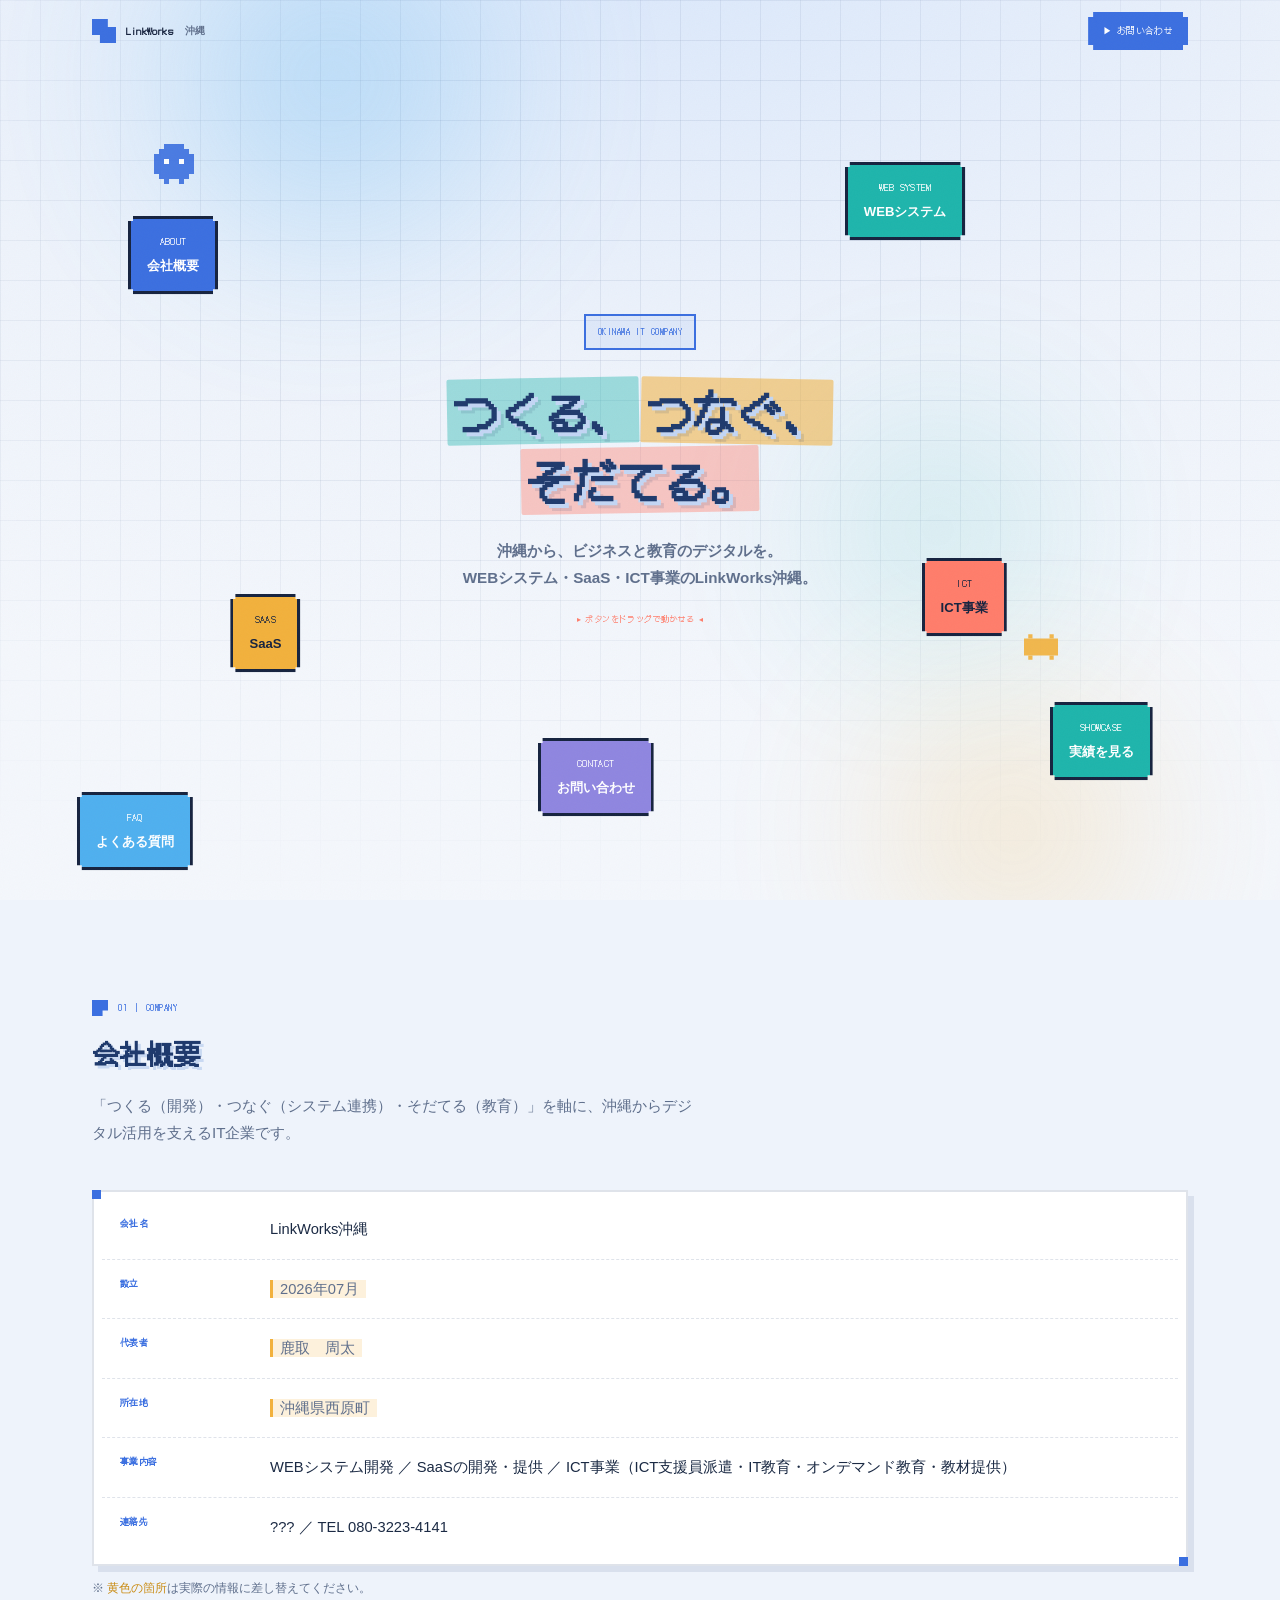
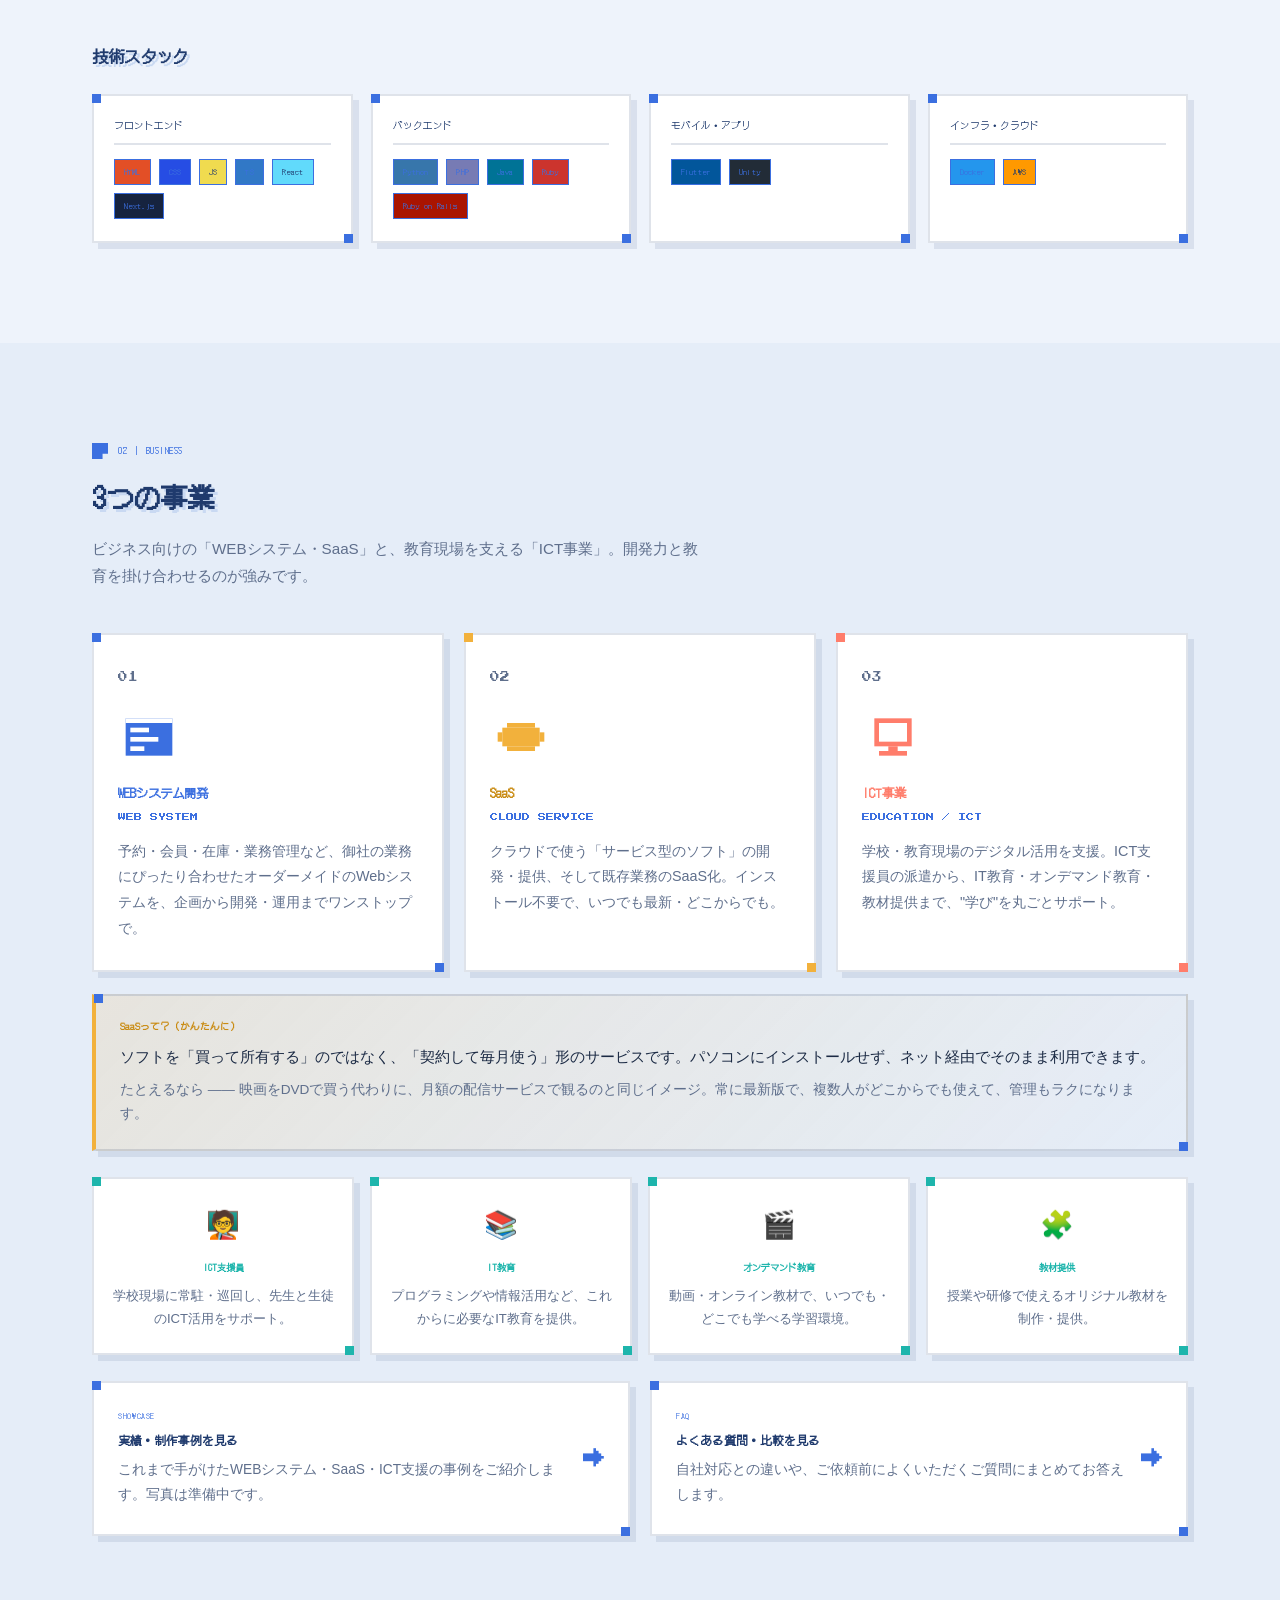
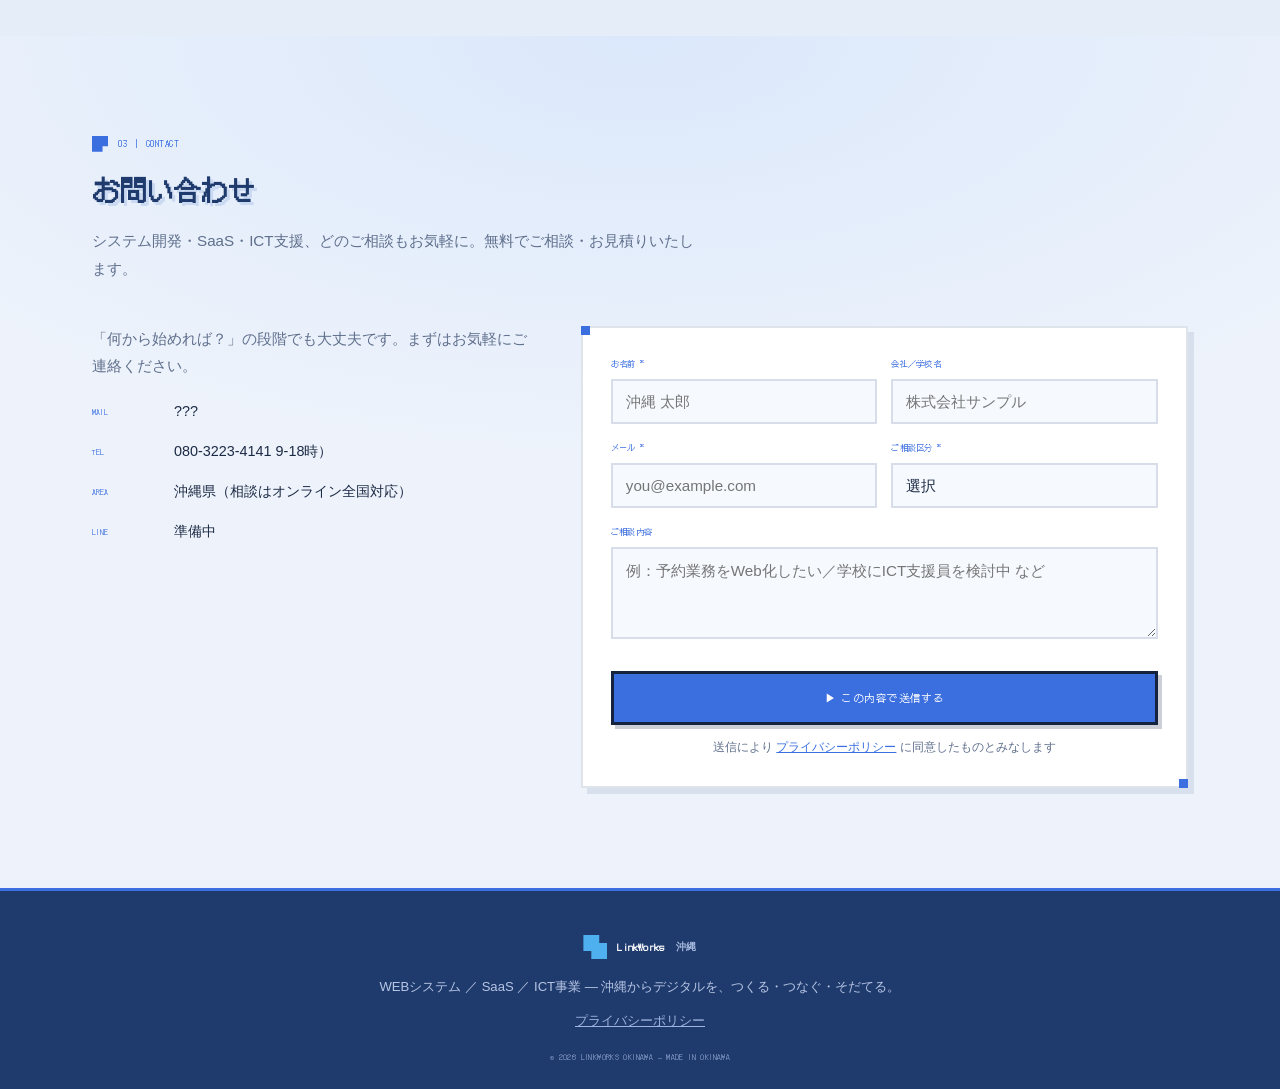
==== commit c5acffe1: "Add files via upload" ====
--- a/index.html
+++ b/index.html
@@ -70,36 +70,36 @@
       <div class="panel stack-card">
         <div class="stack-head">フロントエンド</div>
         <div class="stack-tags">
-          <span class="tag">HTML</span>
-          <span class="tag">CSS</span>
-          <span class="tag">JS</span>
-          <span class="tag">TS</span>
-          <span class="tag">React</span>
-          <span class="tag">Next.js</span>
+          <span class="tag" style="background:#e34f26">HTML</span>
+          <span class="tag" style="background:#264de4">CSS</span>
+          <span class="tag" style="background:#f0db4f;color:#1f3a6d">JS</span>
+          <span class="tag" style="background:#3178c6">TS</span>
+          <span class="tag" style="background:#61dafb;color:#1f3a6d">React</span>
+          <span class="tag" style="background:#16233f">Next.js</span>
         </div>
       </div>
       <div class="panel stack-card">
         <div class="stack-head">バックエンド</div>
         <div class="stack-tags">
-          <span class="tag">Python</span>
-          <span class="tag">PHP</span>
-          <span class="tag">Java</span>
-          <span class="tag">Ruby</span>
-          <span class="tag">Ruby on Rails</span>
+          <span class="tag" style="background:#3776ab">Python</span>
+          <span class="tag" style="background:#777bb4">PHP</span>
+          <span class="tag" style="background:#007396">Java</span>
+          <span class="tag" style="background:#cc342d">Ruby</span>
+          <span class="tag" style="background:#a91401">Ruby on Rails</span>
         </div>
       </div>
       <div class="panel stack-card">
         <div class="stack-head">モバイル・アプリ</div>
         <div class="stack-tags">
-          <span class="tag">Flutter</span>
-          <span class="tag">Unity</span>
+          <span class="tag" style="background:#02569b">Flutter</span>
+          <span class="tag" style="background:#222c37">Unity</span>
         </div>
       </div>
       <div class="panel stack-card">
         <div class="stack-head">インフラ・クラウド</div>
         <div class="stack-tags">
-          <span class="tag">Docker</span>
-          <span class="tag">AWS</span>
+          <span class="tag" style="background:#2496ed">Docker</span>
+          <span class="tag" style="background:#ff9900;color:#1f3a6d">AWS</span>
         </div>
       </div>
     </div>
@@ -197,7 +197,8 @@
       </div>
 
       <div data-rv>
-        <form class="panel g" id="cform" novalidate>
+        <form class="panel g" id="cform" action="https://formspree.io/f/xeeyodre" method="POST" novalidate>
+          <input type="hidden" name="_subject" value="【LinkWorks沖縄】お問い合わせがありました">
           <div class="grow2">
             <div class="fld"><label>お名前 *</label><input name="name" placeholder="沖縄 太郎"><div class="emsg">お名前を入力してください</div></div>
             <div class="fld"><label>会社／学校名</label><input name="org" placeholder="株式会社サンプル"></div>
